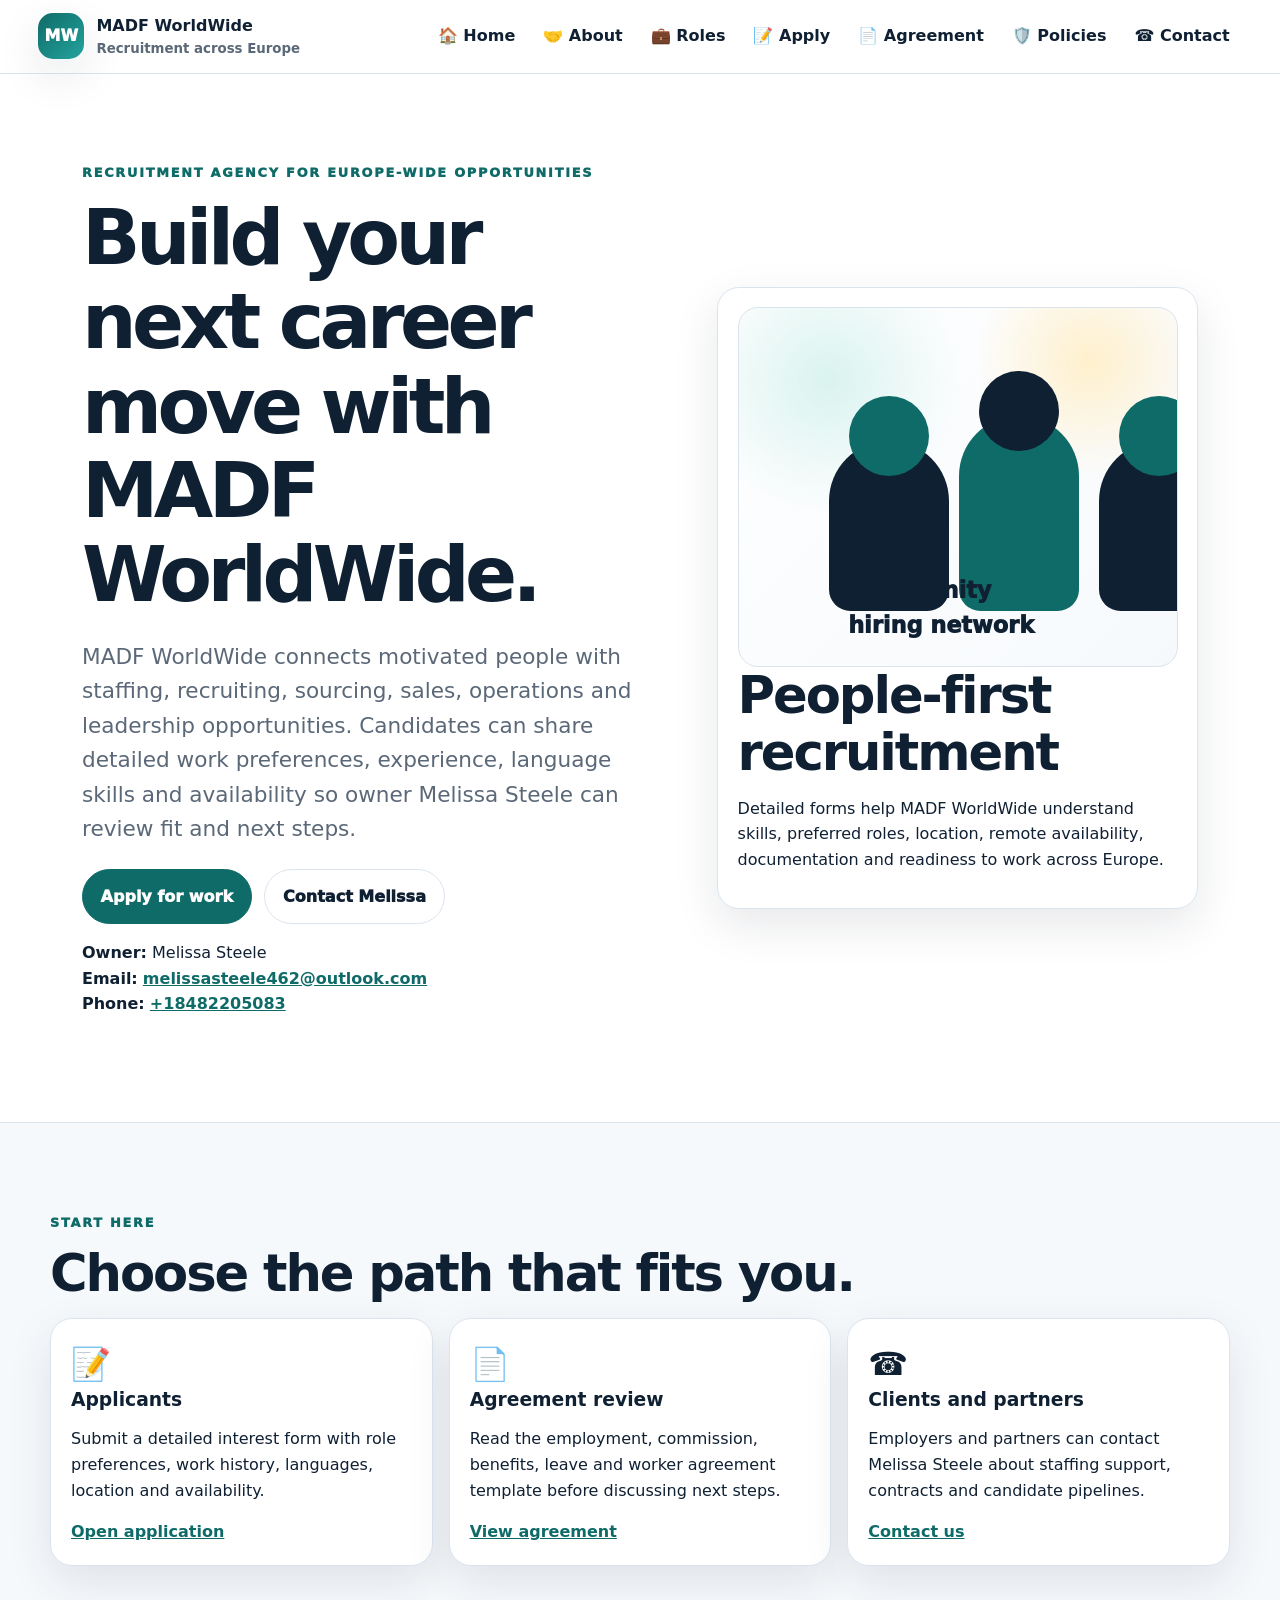
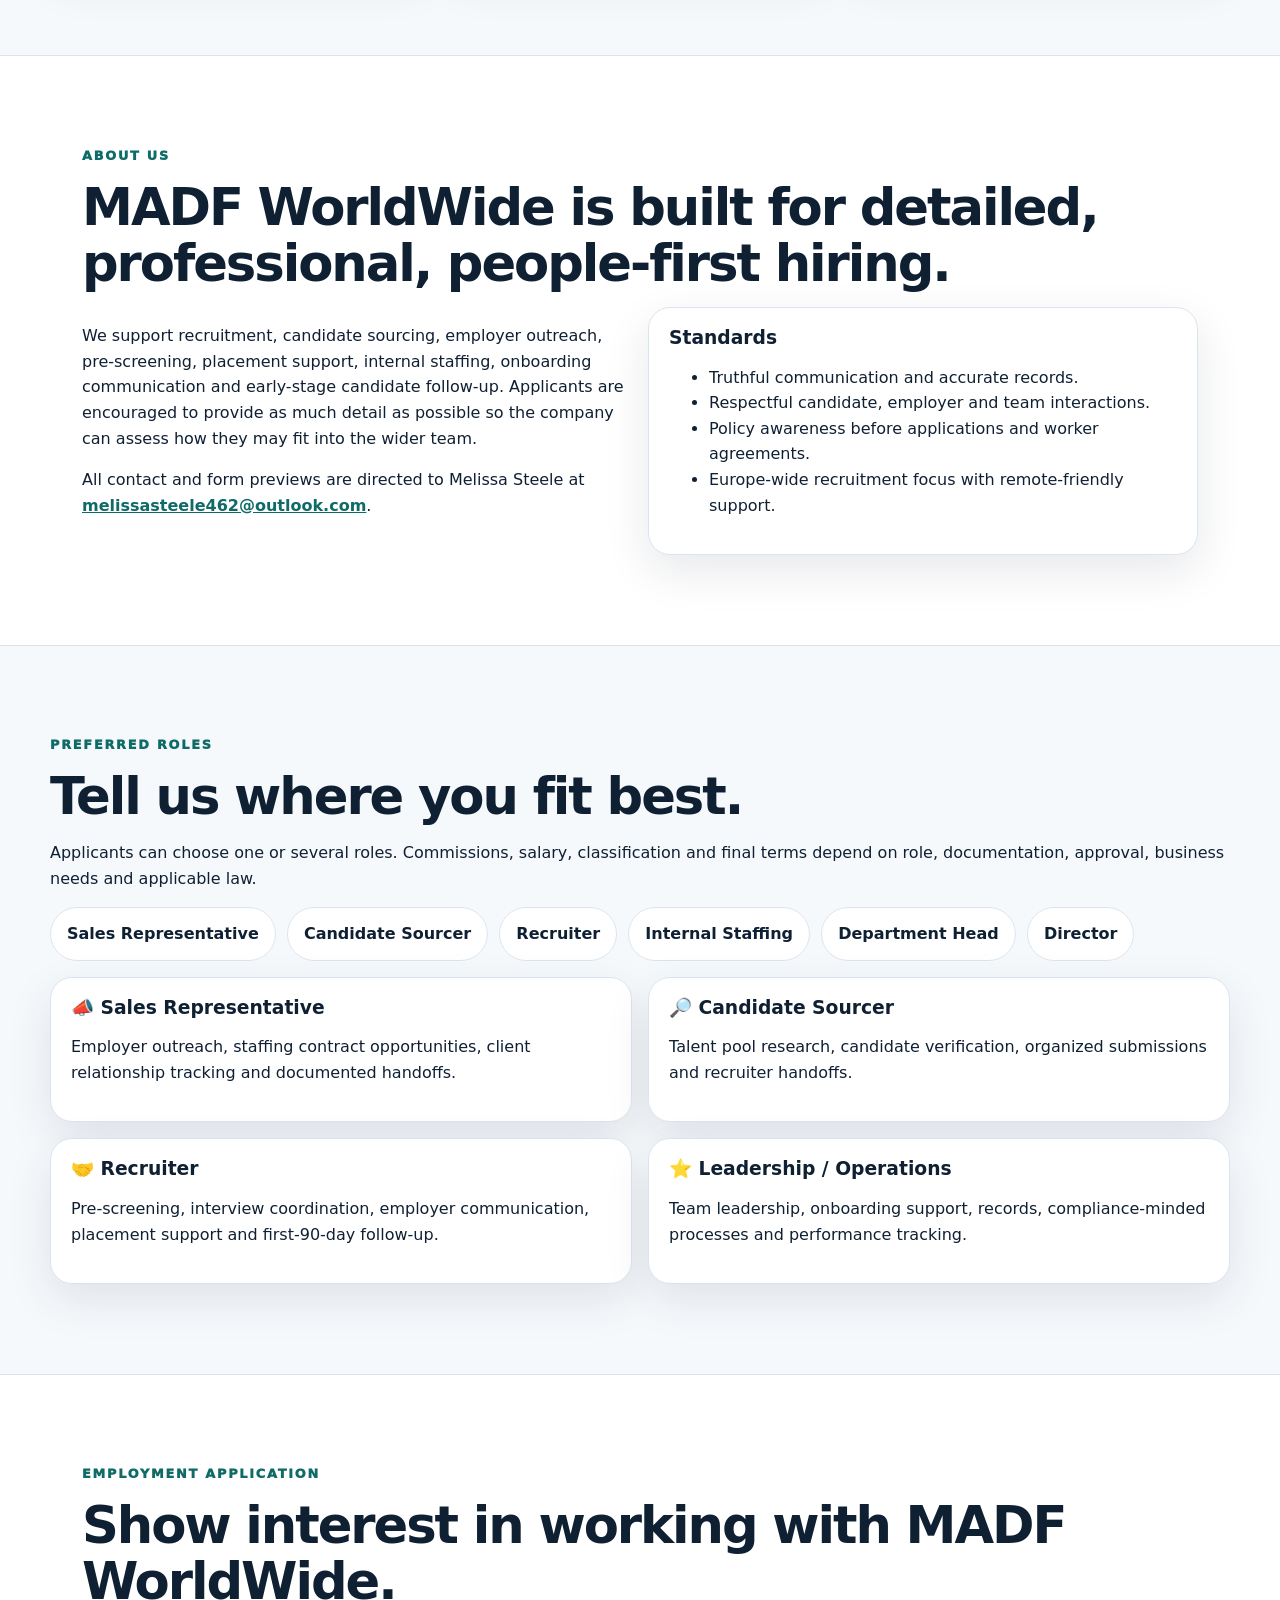
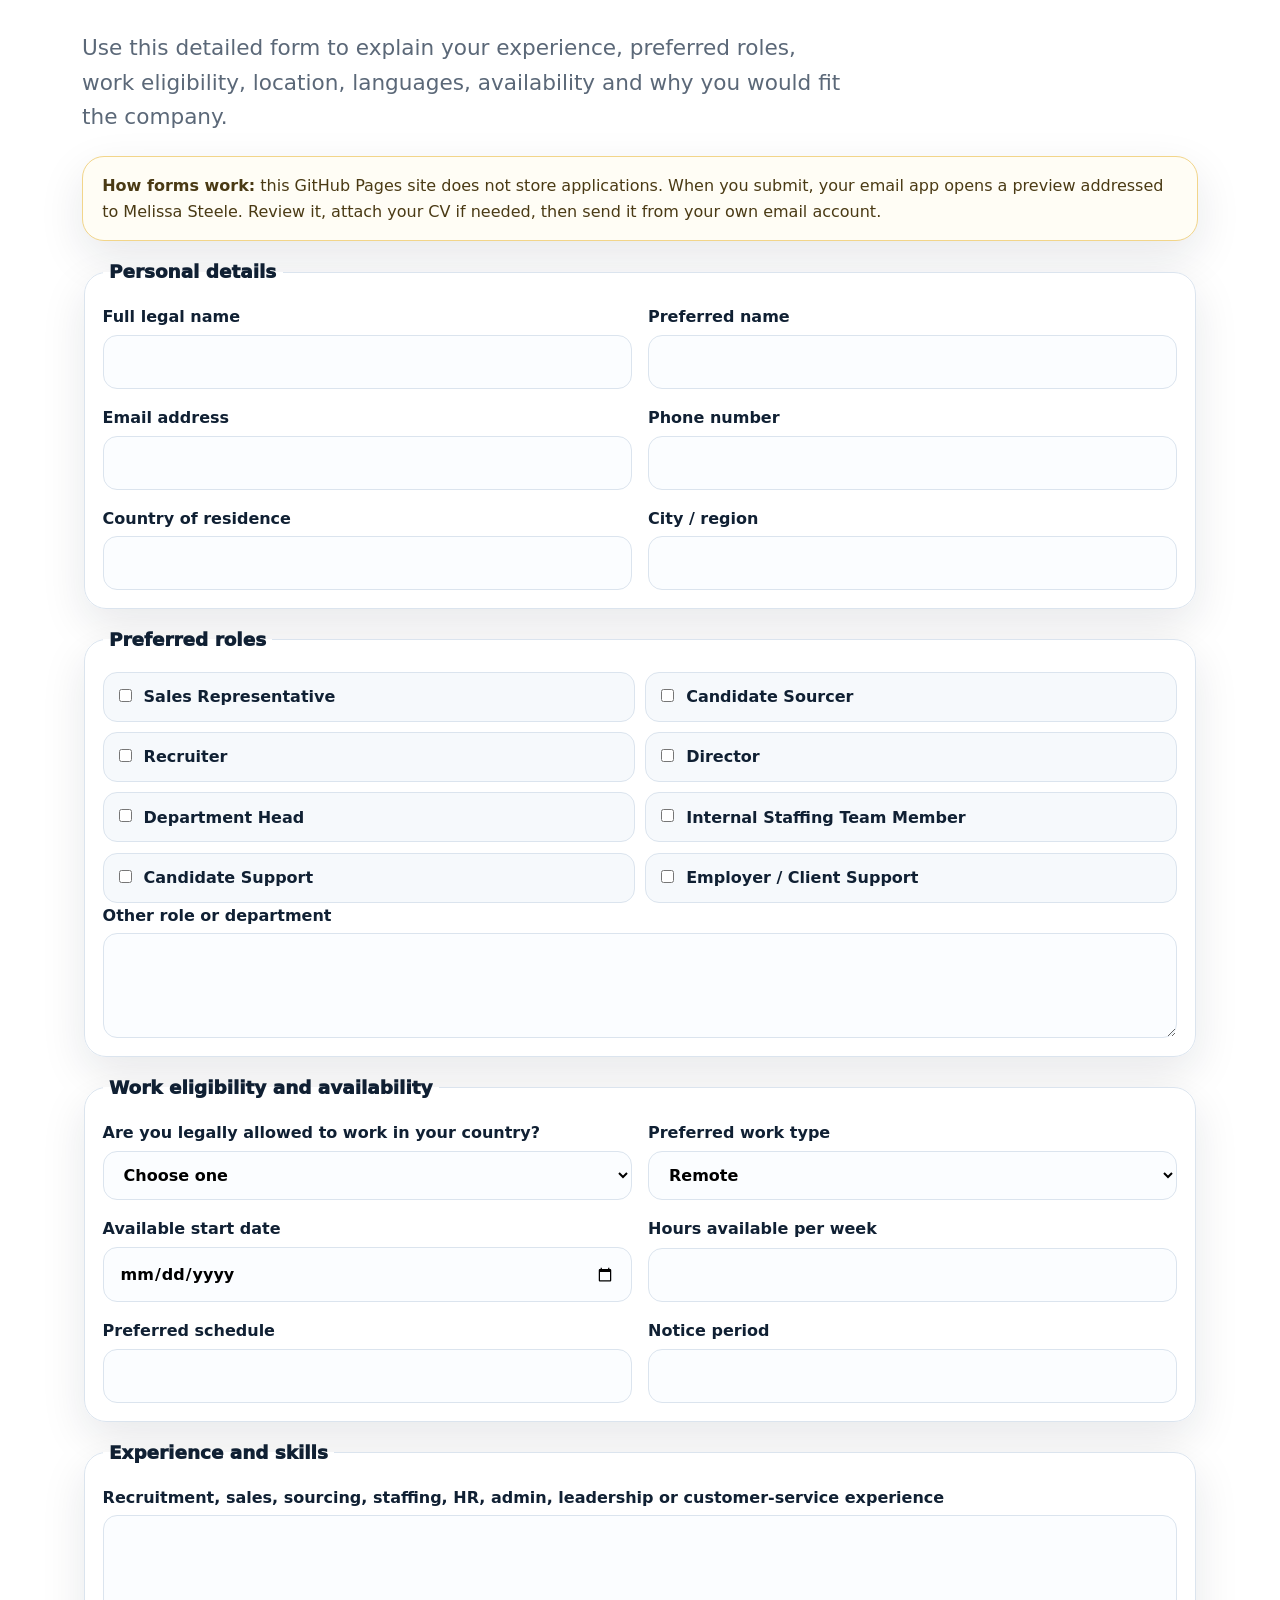
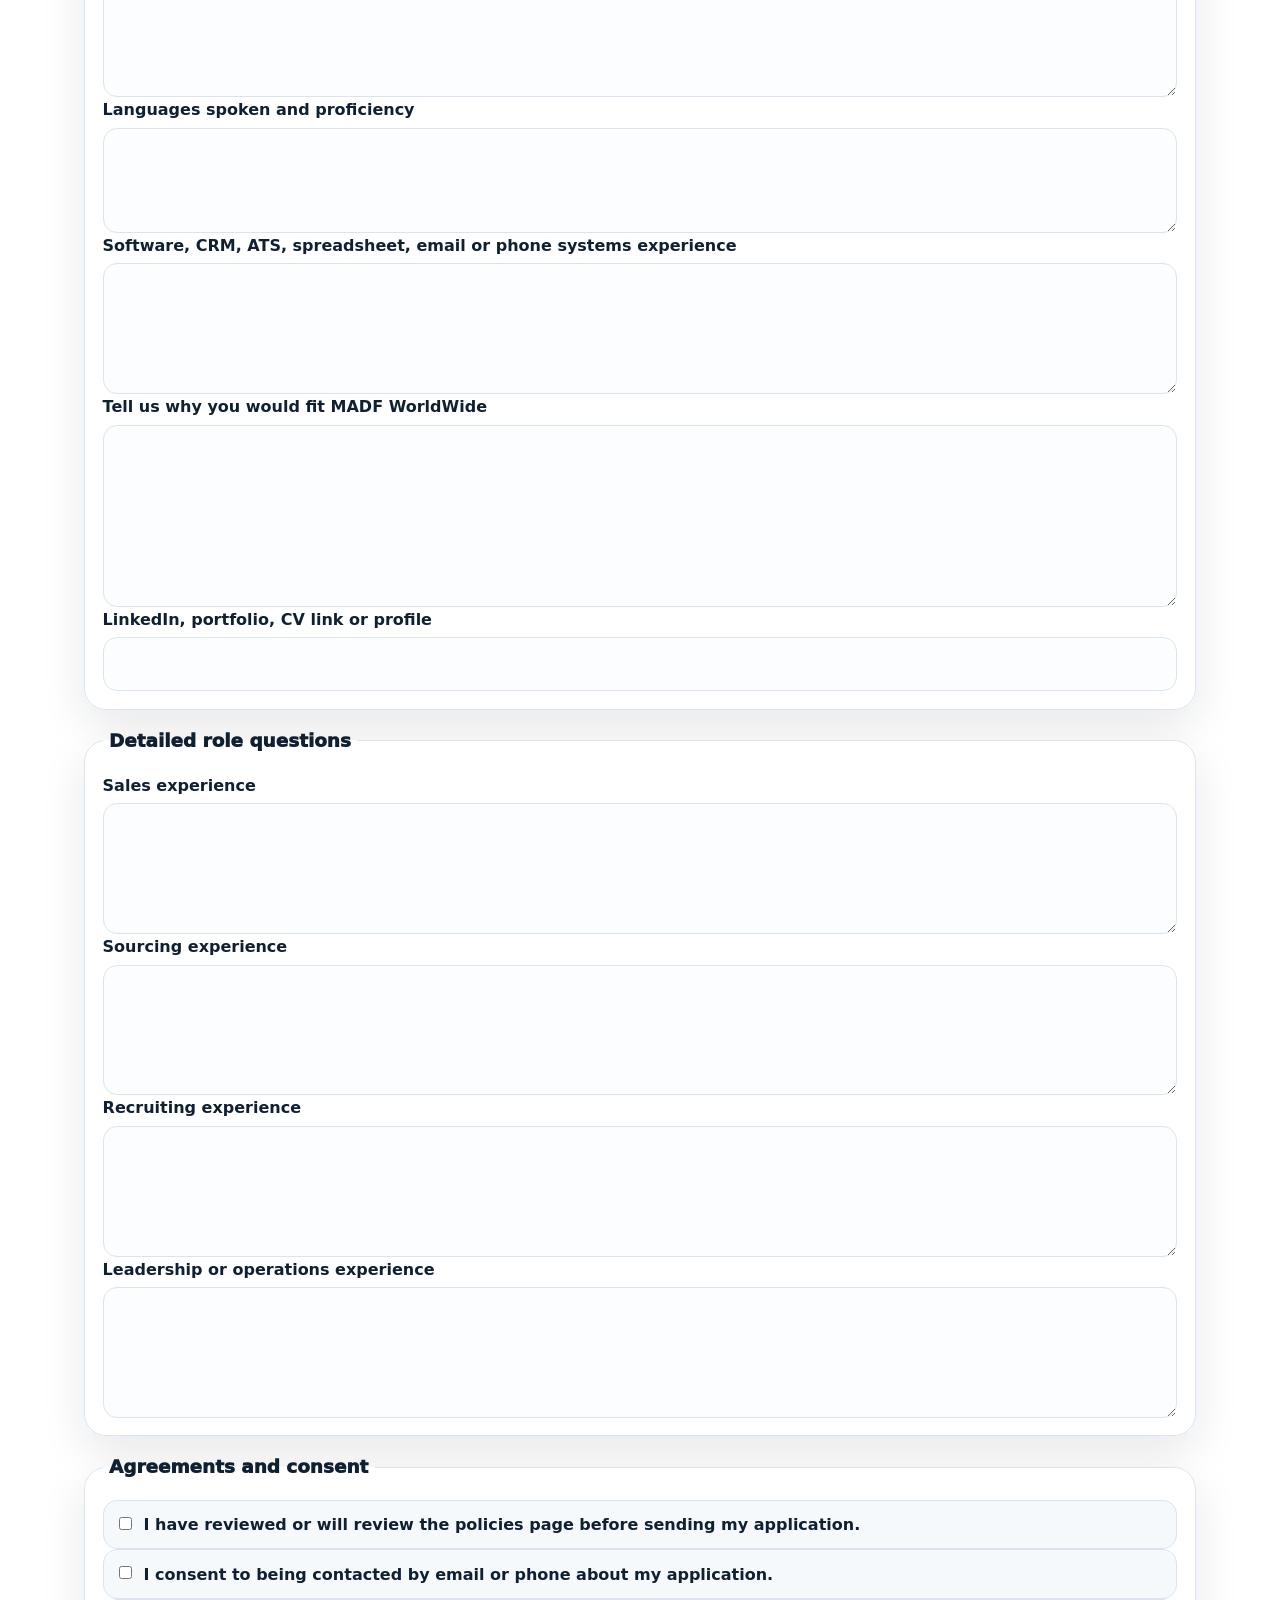
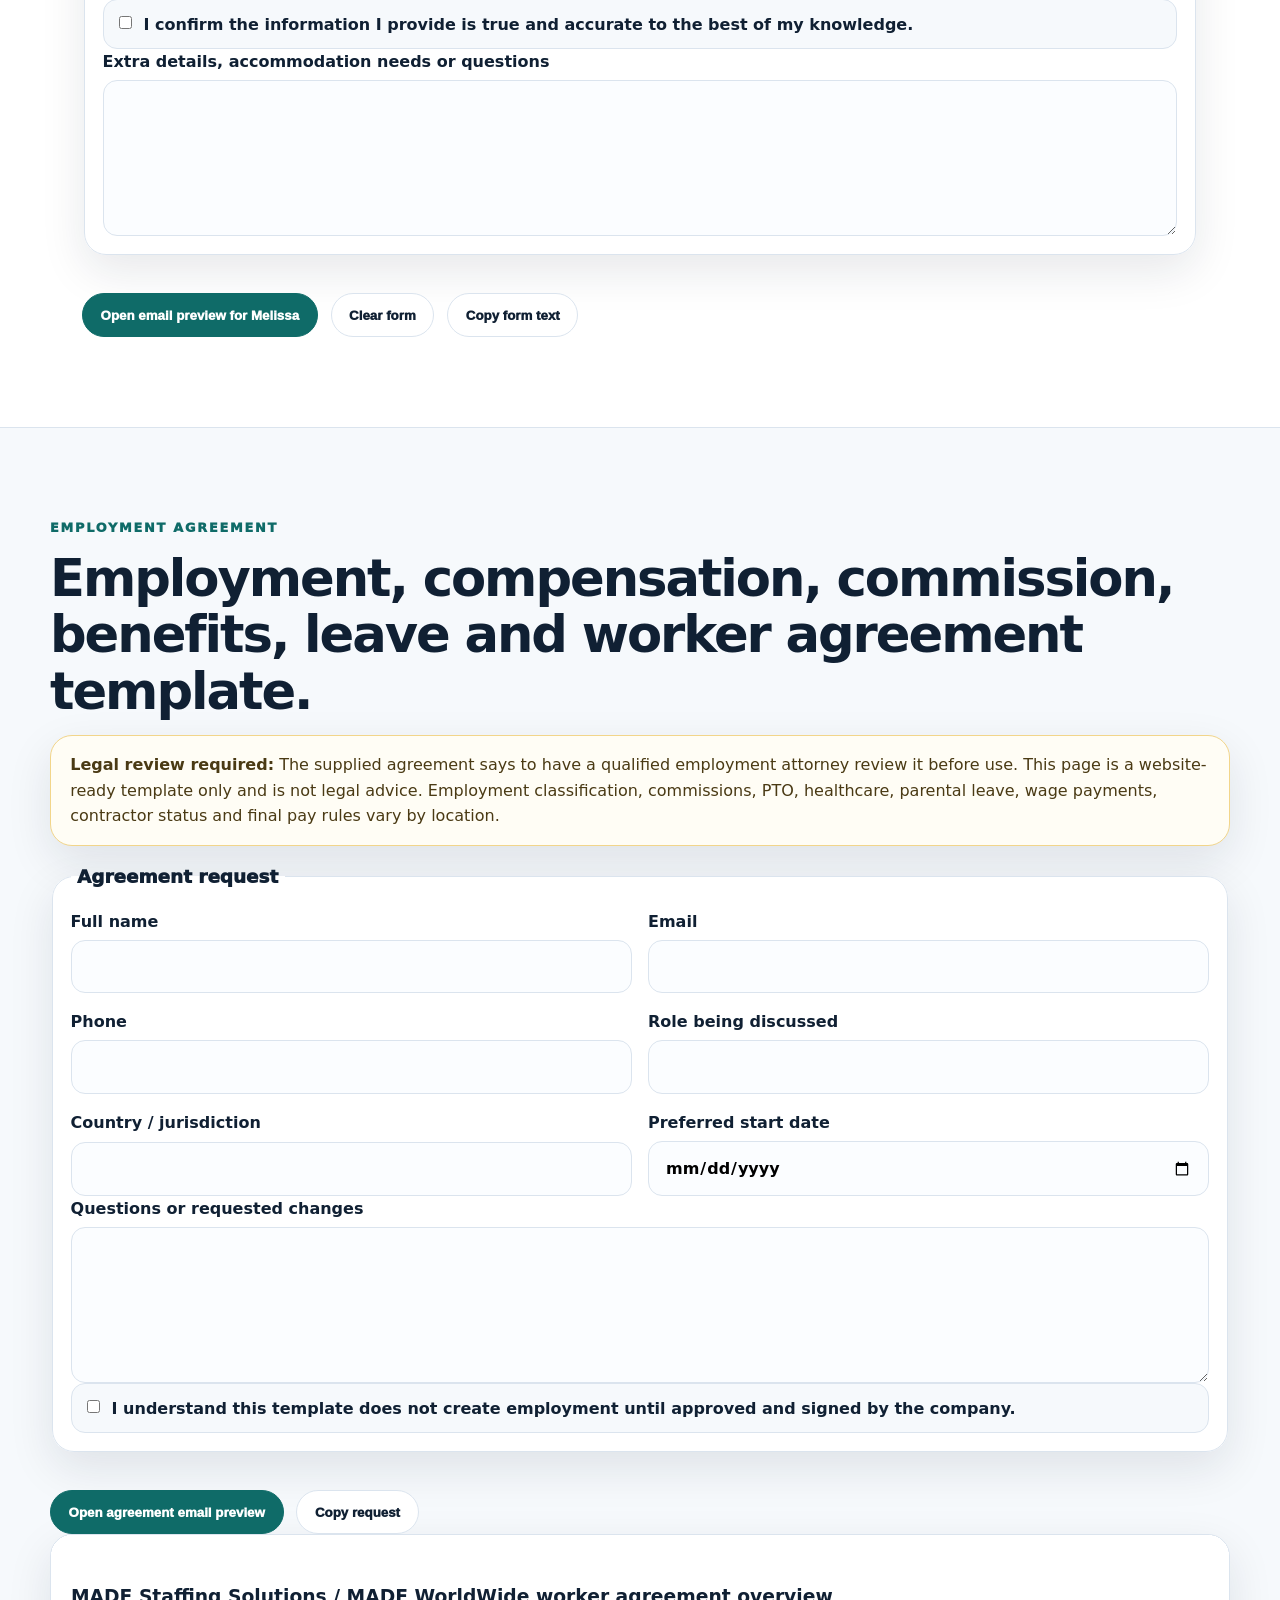
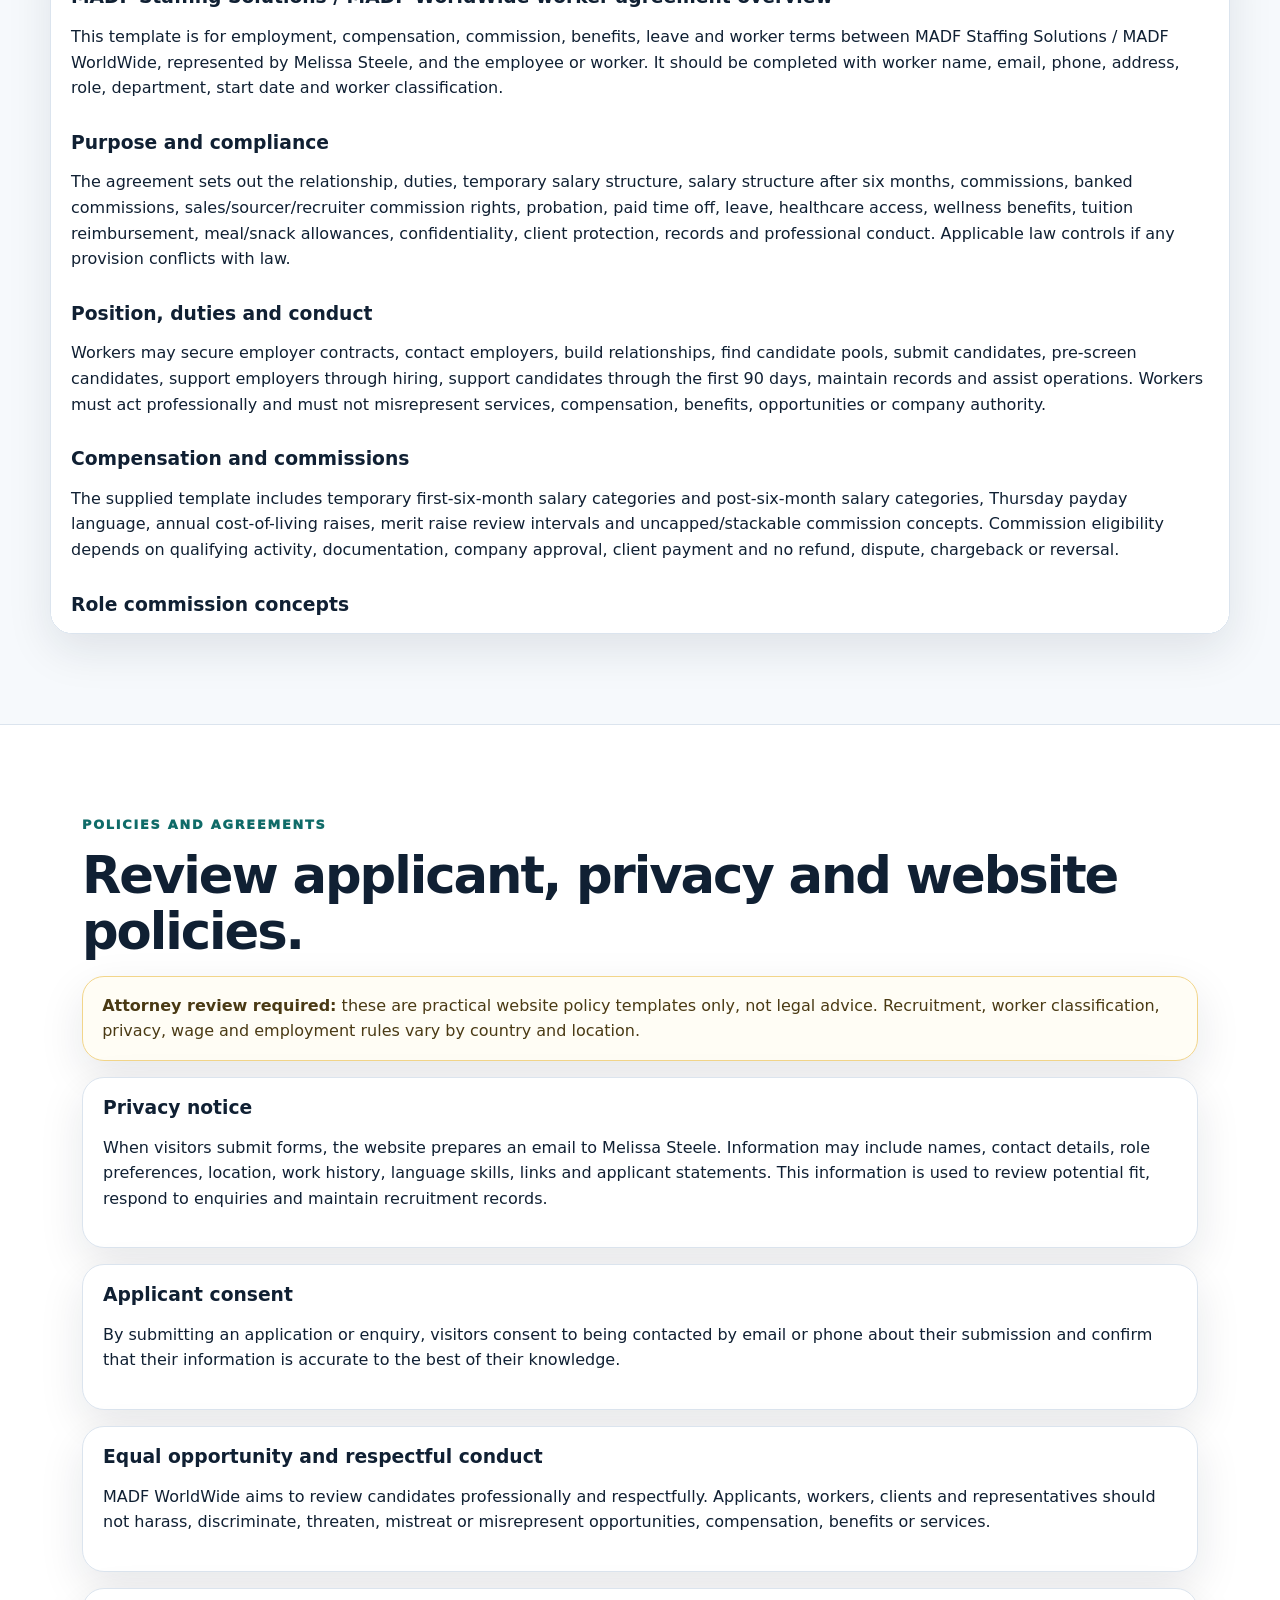
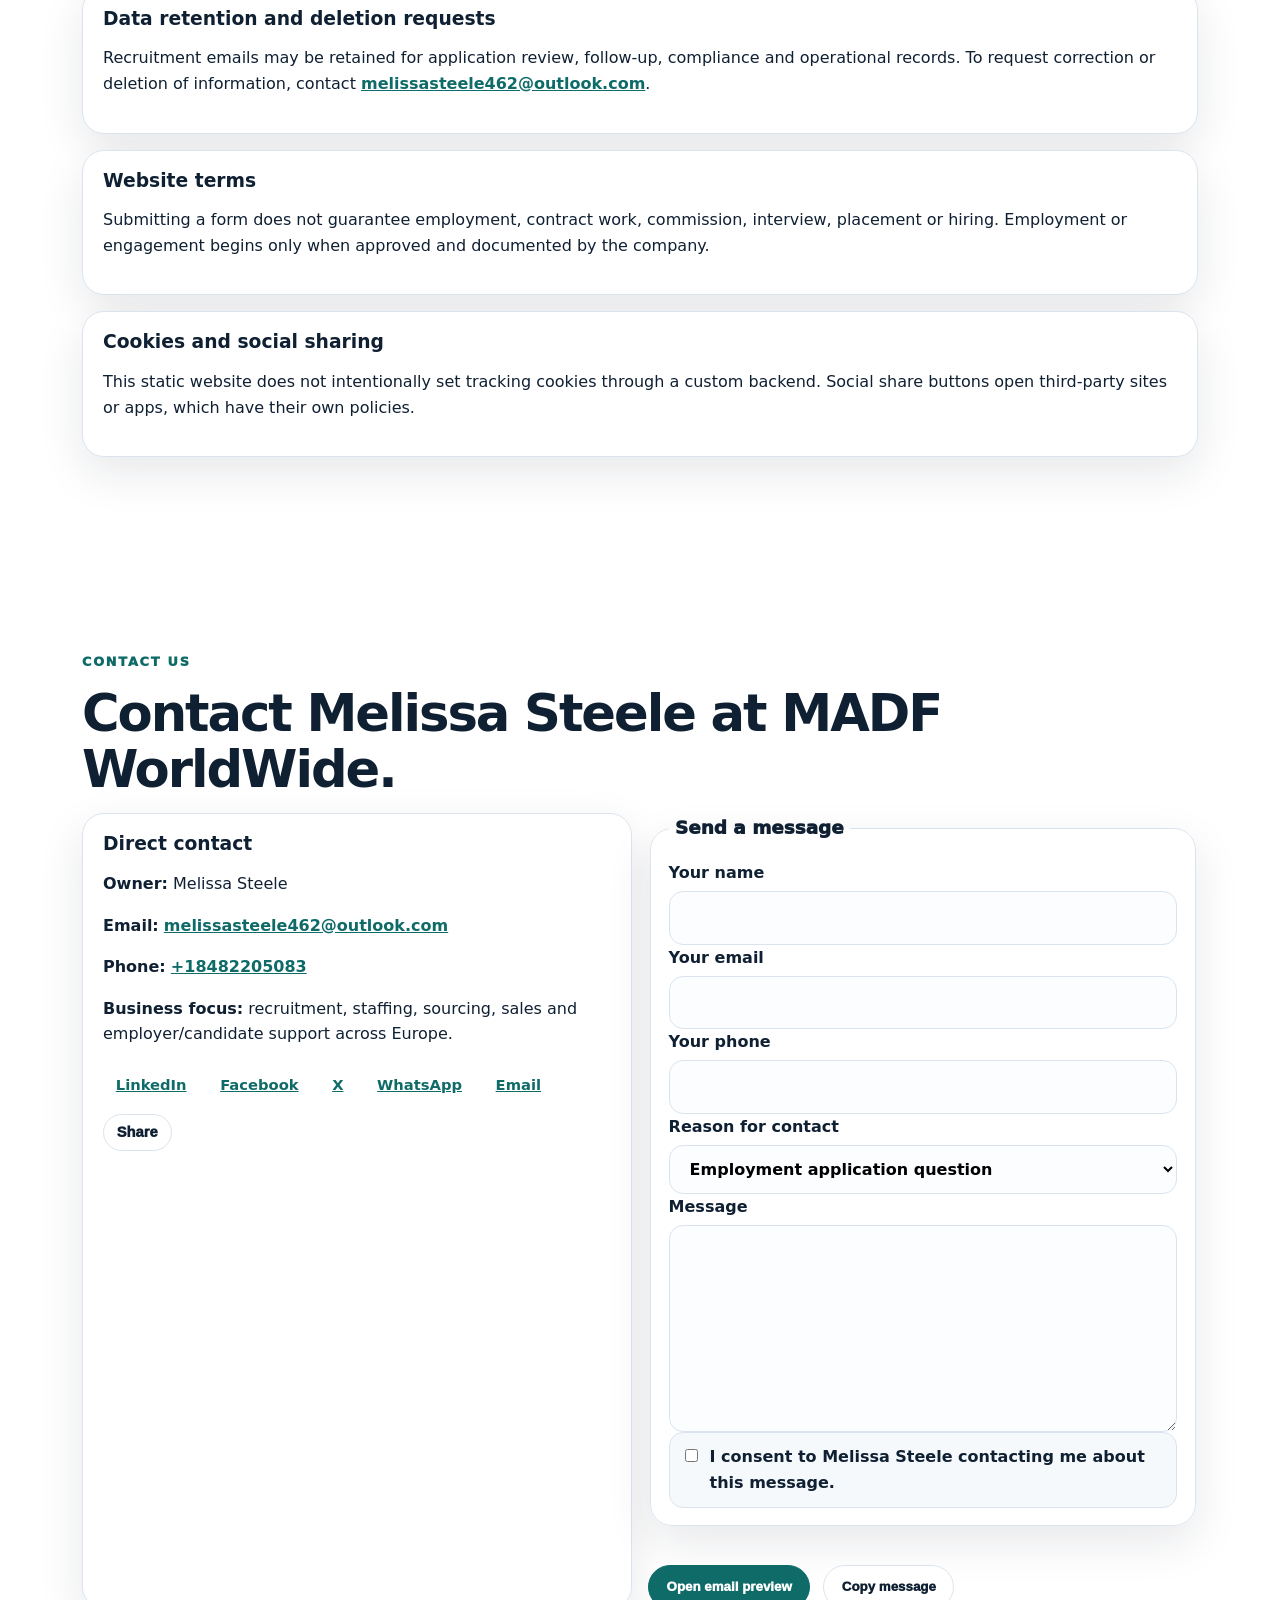
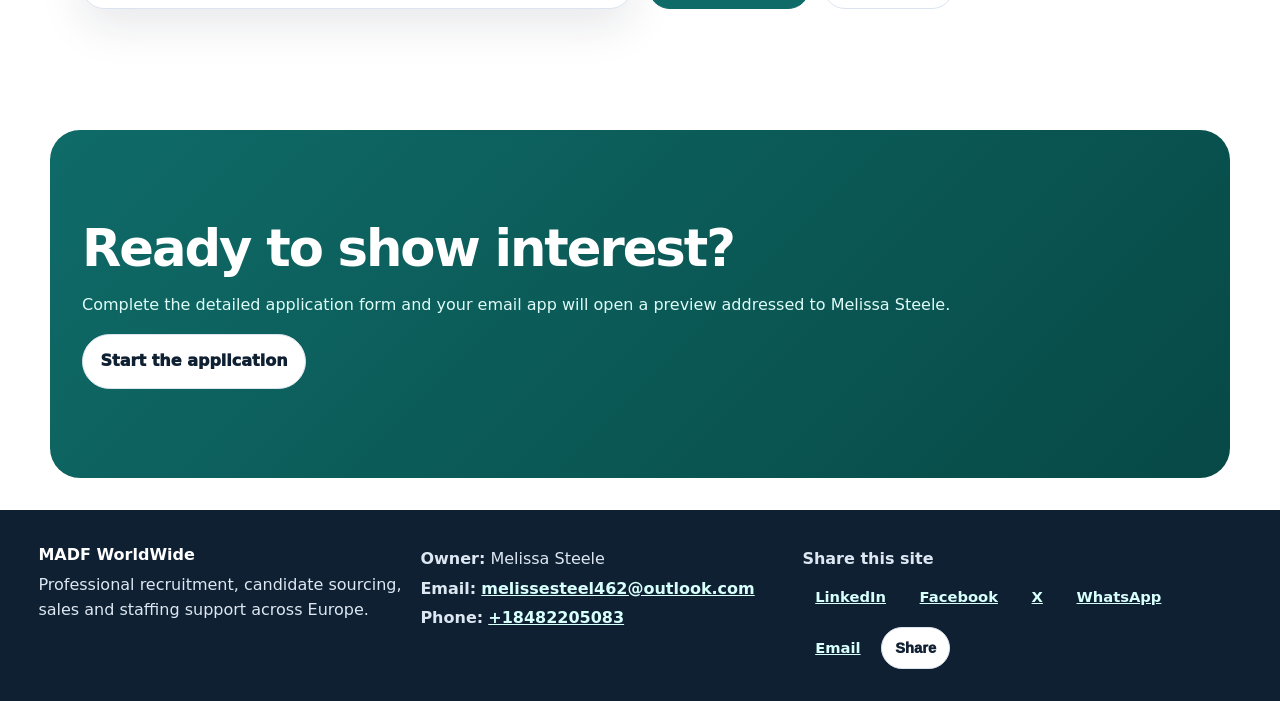
==== index.html @ 2d894745 "Add MADF WorldWide GitHub Pages website" ====
<!doctype html>
<html lang="en">
<head>
<meta charset="utf-8"><meta name="viewport" content="width=device-width,initial-scale=1">
<title>MADF WorldWide | Recruitment across Europe</title>
<meta name="description" content="MADF WorldWide recruitment agency owned by Melissa Steele. Apply for recruitment, sourcing, sales, operations and leadership roles across Europe.">
<style>
:root{--ink:#102033;--muted:#5b6878;--line:#dbe4ee;--soft:#f6f9fc;--brand:#0f6b68;--brand2:#074946;--gold:#f2b84b;--shadow:0 16px 45px rgba(16,32,51,.1);--r:22px}*{box-sizing:border-box}html{scroll-behavior:smooth}body{margin:0;font-family:Inter,system-ui,-apple-system,Segoe UI,Arial,sans-serif;color:var(--ink);background:#fff;line-height:1.6}a{color:var(--brand);font-weight:800}header{position:sticky;top:0;z-index:50;background:rgba(255,255,255,.95);backdrop-filter:blur(10px);border-bottom:1px solid var(--line);display:flex;align-items:center;justify-content:space-between;gap:1rem;padding:.8rem clamp(1rem,3vw,2.4rem)}.brand{display:flex;align-items:center;gap:.75rem;text-decoration:none;color:var(--ink)}.logo{width:46px;height:46px;border-radius:15px;background:linear-gradient(135deg,var(--brand),#24a39d);color:white;display:grid;place-items:center;font-weight:1000;box-shadow:var(--shadow)}.brand small{display:block;color:var(--muted);font-weight:700}.menu{display:flex;gap:.25rem;flex-wrap:wrap}.menu a{color:var(--ink);text-decoration:none;border-radius:999px;padding:.62rem .75rem}.menu a:hover{background:var(--soft);color:var(--brand)}.toggle{display:none;border:1px solid var(--line);background:#fff;border-radius:999px;padding:.7rem 1rem;font-weight:900}.hero,.section{max-width:1180px;margin:auto;padding:clamp(3rem,7vw,6rem) clamp(1rem,3vw,2rem)}.hero{display:grid;grid-template-columns:1.1fr .9fr;gap:3rem;align-items:center;min-height:76vh}.eyebrow{margin:0 0 .75rem;color:var(--brand);text-transform:uppercase;letter-spacing:.14em;font-size:.8rem;font-weight:1000}h1,h2,h3{line-height:1.1;margin:0 0 1rem}h1{font-size:clamp(2.6rem,6vw,5.6rem);letter-spacing:-.06em}h2{font-size:clamp(1.8rem,4vw,3.2rem);letter-spacing:-.04em}.lead{font-size:clamp(1.1rem,2vw,1.35rem);color:var(--muted);max-width:760px}.btns{display:flex;flex-wrap:wrap;gap:.8rem;margin-top:1.4rem}.btn,button{display:inline-flex;align-items:center;justify-content:center;border:1px solid var(--line);border-radius:999px;background:#fff;color:var(--ink);padding:.85rem 1.1rem;text-decoration:none;font-weight:1000;cursor:pointer}.btn.primary,button.primary{background:var(--brand);border-color:var(--brand);color:#fff}.panel,.card,.notice,fieldset{background:#fff;border:1px solid var(--line);border-radius:var(--r);box-shadow:var(--shadow)}.panel{padding:1.2rem}.visual{height:360px;border-radius:20px;background:radial-gradient(circle at 20% 20%,#d9f3ef,transparent 30%),radial-gradient(circle at 80% 15%,#fff0cc,transparent 25%),linear-gradient(135deg,#fff,#f6f9fc);position:relative;overflow:hidden;border:1px solid var(--line)}.person{position:absolute;width:120px;height:170px;border-radius:70px 70px 25px 25px;background:var(--ink);bottom:55px}.p1{left:90px}.p2{left:220px;background:var(--brand);height:195px}.p3{left:360px}.person:before{content:"";position:absolute;width:80px;height:80px;border-radius:50%;background:var(--brand);top:-45px;left:20px}.p2:before{background:var(--ink)}.visual span{position:absolute;left:50%;bottom:22px;transform:translateX(-50%);font-weight:1000;font-size:1.4rem}.soft{max-width:none;background:var(--soft);border-block:1px solid var(--line)}.soft>*{max-width:1180px;margin-left:auto;margin-right:auto}.grid{display:grid;gap:1rem}.three{grid-template-columns:repeat(3,1fr)}.two{grid-template-columns:repeat(2,1fr)}.four{grid-template-columns:repeat(4,1fr)}.card{padding:1.25rem}.card .ico{font-size:2rem}.rolechips{display:flex;flex-wrap:wrap;gap:.7rem}.rolechips a{background:#fff;border:1px solid var(--line);border-radius:999px;padding:.8rem 1rem;text-decoration:none;color:var(--ink)}.notice{padding:1rem 1.2rem;background:#fffdf5;border-color:#f2d58a;color:#4a3a14;margin:1rem 0}.cta{background:linear-gradient(135deg,var(--brand),var(--brand2));color:white;border-radius:30px;margin-top:2rem;margin-bottom:2rem}.cta p{color:#dffcf8}form{display:grid;gap:1rem}fieldset{padding:1.1rem}legend{font-size:1.15rem;font-weight:1000;padding:0 .4rem}.fg{display:grid;grid-template-columns:repeat(2,1fr);gap:1rem}label{display:grid;gap:.32rem;font-weight:800}input,select,textarea{width:100%;padding:.82rem 1rem;border:1px solid var(--line);border-radius:14px;background:#fbfdff;font:inherit}.checks{display:grid;grid-template-columns:repeat(2,1fr);gap:.65rem}.checks label,.check{display:flex;gap:.55rem;align-items:flex-start;background:var(--soft);border:1px solid var(--line);border-radius:14px;padding:.7rem}.checks input,.check input{width:auto;margin-top:.3rem}output{display:none;white-space:pre-wrap;background:var(--soft);border:1px dashed var(--brand);border-radius:18px;padding:1rem}.show{display:block}.policy article{margin-bottom:1rem}.agreement{max-height:700px;overflow:auto;padding:1.25rem}.agreement h3{margin-top:2rem}.share{display:flex;flex-wrap:wrap;gap:.5rem}.share a,.share button{font-size:.92rem;padding:.6rem .8rem}footer{display:grid;grid-template-columns:1fr 1fr 1.2fr;gap:1rem;padding:2rem clamp(1rem,3vw,2.4rem);background:var(--ink);color:white}footer a{color:#d7fffb}footer p{margin:.25rem 0;color:#dce7f2}@media(max-width:900px){.toggle{display:inline-flex}.menu{display:none;position:absolute;top:72px;left:1rem;right:1rem;background:#fff;border:1px solid var(--line);border-radius:20px;box-shadow:var(--shadow);padding:1rem;flex-direction:column}.menu.open{display:flex}.hero,.two,.three,.four,.fg,.checks,footer{grid-template-columns:1fr}.hero{min-height:auto}.visual{height:300px}.p1{left:35px}.p2{left:135px}.p3{left:240px}}@media print{header,footer,form,.notice,.cta{display:none}.agreement{max-height:none;overflow:visible;box-shadow:none;border:0}.section{padding:0}}
</style>
</head>
<body>
<header><a class="brand" href="#home"><span class="logo">MW</span><span><strong>MADF WorldWide</strong><small>Recruitment across Europe</small></span></a><button class="toggle" aria-expanded="false">☰ Menu</button><nav class="menu"><a href="#home">🏠 Home</a><a href="#about">🤝 About</a><a href="#roles">💼 Roles</a><a href="#apply">📝 Apply</a><a href="#agreement">📄 Agreement</a><a href="#policies">🛡️ Policies</a><a href="#contact">☎ Contact</a></nav></header>
<main>
<section id="home" class="hero"><div><p class="eyebrow">Recruitment agency for Europe-wide opportunities</p><h1>Build your next career move with MADF WorldWide.</h1><p class="lead">MADF WorldWide connects motivated people with staffing, recruiting, sourcing, sales, operations and leadership opportunities. Candidates can share detailed work preferences, experience, language skills and availability so owner Melissa Steele can review fit and next steps.</p><div class="btns"><a class="btn primary" href="#apply">Apply for work</a><a class="btn" href="#contact">Contact Melissa</a></div><p><strong>Owner:</strong> Melissa Steele<br><strong>Email:</strong> <a href="mailto:melissasteele462@outlook.com">melissasteele462@outlook.com</a><br><strong>Phone:</strong> <a href="tel:+18482205083">+18482205083</a></p></div><div class="panel"><div class="visual"><i class="person p1"></i><i class="person p2"></i><i class="person p3"></i><span>Community hiring network</span></div><h2>People-first recruitment</h2><p>Detailed forms help MADF WorldWide understand skills, preferred roles, location, remote availability, documentation and readiness to work across Europe.</p></div></section>
<section class="section soft"><div><p class="eyebrow">Start here</p><h2>Choose the path that fits you.</h2><div class="grid three"><article class="card"><div class="ico">📝</div><h3>Applicants</h3><p>Submit a detailed interest form with role preferences, work history, languages, location and availability.</p><a href="#apply">Open application</a></article><article class="card"><div class="ico">📄</div><h3>Agreement review</h3><p>Read the employment, commission, benefits, leave and worker agreement template before discussing next steps.</p><a href="#agreement">View agreement</a></article><article class="card"><div class="ico">☎</div><h3>Clients and partners</h3><p>Employers and partners can contact Melissa Steele about staffing support, contracts and candidate pipelines.</p><a href="#contact">Contact us</a></article></div></div></section>
<section id="about" class="section"><p class="eyebrow">About us</p><h2>MADF WorldWide is built for detailed, professional, people-first hiring.</h2><div class="grid two"><div><p>We support recruitment, candidate sourcing, employer outreach, pre-screening, placement support, internal staffing, onboarding communication and early-stage candidate follow-up. Applicants are encouraged to provide as much detail as possible so the company can assess how they may fit into the wider team.</p><p>All contact and form previews are directed to Melissa Steele at <a href="mailto:melissasteele462@outlook.com">melissasteele462@outlook.com</a>.</p></div><div class="card"><h3>Standards</h3><ul><li>Truthful communication and accurate records.</li><li>Respectful candidate, employer and team interactions.</li><li>Policy awareness before applications and worker agreements.</li><li>Europe-wide recruitment focus with remote-friendly support.</li></ul></div></div></section>
<section id="roles" class="section soft"><div><p class="eyebrow">Preferred roles</p><h2>Tell us where you fit best.</h2><p>Applicants can choose one or several roles. Commissions, salary, classification and final terms depend on role, documentation, approval, business needs and applicable law.</p><div class="rolechips"><a href="#apply">Sales Representative</a><a href="#apply">Candidate Sourcer</a><a href="#apply">Recruiter</a><a href="#apply">Internal Staffing</a><a href="#apply">Department Head</a><a href="#apply">Director</a></div><div class="grid two" style="margin-top:1rem"><article class="card"><h3>📣 Sales Representative</h3><p>Employer outreach, staffing contract opportunities, client relationship tracking and documented handoffs.</p></article><article class="card"><h3>🔎 Candidate Sourcer</h3><p>Talent pool research, candidate verification, organized submissions and recruiter handoffs.</p></article><article class="card"><h3>🤝 Recruiter</h3><p>Pre-screening, interview coordination, employer communication, placement support and first-90-day follow-up.</p></article><article class="card"><h3>⭐ Leadership / Operations</h3><p>Team leadership, onboarding support, records, compliance-minded processes and performance tracking.</p></article></div></div></section>
<section id="apply" class="section"><p class="eyebrow">Employment application</p><h2>Show interest in working with MADF WorldWide.</h2><p class="lead">Use this detailed form to explain your experience, preferred roles, work eligibility, location, languages, availability and why you would fit the company.</p><div class="notice"><strong>How forms work:</strong> this GitHub Pages site does not store applications. When you submit, your email app opens a preview addressed to Melissa Steele. Review it, attach your CV if needed, then send it from your own email account.</div><form class="smart" data-name="Employment Application" data-subject="MADF WorldWide Employment Application"><fieldset><legend>Personal details</legend><div class="fg"><label>Full legal name<input name="Full legal name" required></label><label>Preferred name<input name="Preferred name"></label><label>Email address<input name="Email" type="email" required></label><label>Phone number<input name="Phone" type="tel"></label><label>Country of residence<input name="Country of residence" required></label><label>City / region<input name="City or region"></label></div></fieldset><fieldset><legend>Preferred roles</legend><div class="checks"><label><input type="checkbox" name="Preferred roles" value="Sales Representative"> Sales Representative</label><label><input type="checkbox" name="Preferred roles" value="Candidate Sourcer"> Candidate Sourcer</label><label><input type="checkbox" name="Preferred roles" value="Recruiter"> Recruiter</label><label><input type="checkbox" name="Preferred roles" value="Director"> Director</label><label><input type="checkbox" name="Preferred roles" value="Department Head"> Department Head</label><label><input type="checkbox" name="Preferred roles" value="Internal Staffing Team Member"> Internal Staffing Team Member</label><label><input type="checkbox" name="Preferred roles" value="Candidate Support"> Candidate Support</label><label><input type="checkbox" name="Preferred roles" value="Employer / Client Support"> Employer / Client Support</label></div><label>Other role or department<textarea name="Other role or department" rows="3"></textarea></label></fieldset><fieldset><legend>Work eligibility and availability</legend><div class="fg"><label>Are you legally allowed to work in your country?<select name="Work authorization" required><option value="">Choose one</option><option>Yes</option><option>No</option><option>Unsure / need discussion</option></select></label><label>Preferred work type<select name="Preferred work type"><option>Remote</option><option>Hybrid</option><option>On-site</option><option>Flexible</option></select></label><label>Available start date<input name="Available start date" type="date"></label><label>Hours available per week<input name="Hours available per week" type="number" min="1" max="80"></label><label>Preferred schedule<input name="Preferred schedule"></label><label>Notice period<input name="Notice period"></label></div></fieldset><fieldset><legend>Experience and skills</legend><label>Recruitment, sales, sourcing, staffing, HR, admin, leadership or customer-service experience<textarea name="Relevant experience" rows="6" required></textarea></label><label>Languages spoken and proficiency<textarea name="Languages" rows="3"></textarea></label><label>Software, CRM, ATS, spreadsheet, email or phone systems experience<textarea name="Software and systems" rows="4"></textarea></label><label>Tell us why you would fit MADF WorldWide<textarea name="Why I fit MADF WorldWide" rows="6" required></textarea></label><label>LinkedIn, portfolio, CV link or profile<input name="Professional links"></label></fieldset><fieldset><legend>Detailed role questions</legend><label>Sales experience<textarea name="Sales experience" rows="4"></textarea></label><label>Sourcing experience<textarea name="Sourcing experience" rows="4"></textarea></label><label>Recruiting experience<textarea name="Recruiting experience" rows="4"></textarea></label><label>Leadership or operations experience<textarea name="Leadership experience" rows="4"></textarea></label></fieldset><fieldset><legend>Agreements and consent</legend><label class="check"><input type="checkbox" name="Policy agreement" value="Applicant reviewed policy page" required> I have reviewed or will review the policies page before sending my application.</label><label class="check"><input type="checkbox" name="Email consent" value="Applicant consents to email/phone contact" required> I consent to being contacted by email or phone about my application.</label><label class="check"><input type="checkbox" name="Truthfulness confirmation" value="Applicant confirms information is accurate" required> I confirm the information I provide is true and accurate to the best of my knowledge.</label><label>Extra details, accommodation needs or questions<textarea name="Extra details or questions" rows="5"></textarea></label></fieldset><div class="btns"><button class="primary" type="submit">Open email preview for Melissa</button><button type="reset">Clear form</button><button type="button" data-copy>Copy form text</button></div><output aria-live="polite"></output></form></section>
<section id="agreement" class="section soft"><div><p class="eyebrow">Employment agreement</p><h2>Employment, compensation, commission, benefits, leave and worker agreement template.</h2><div class="notice"><strong>Legal review required:</strong> The supplied agreement says to have a qualified employment attorney review it before use. This page is a website-ready template only and is not legal advice. Employment classification, commissions, PTO, healthcare, parental leave, wage payments, contractor status and final pay rules vary by location.</div><form class="smart" data-name="Agreement Review Request" data-subject="MADF WorldWide Agreement Review Request"><fieldset><legend>Agreement request</legend><div class="fg"><label>Full name<input name="Full name" required></label><label>Email<input name="Email" type="email" required></label><label>Phone<input name="Phone" type="tel"></label><label>Role being discussed<input name="Role being discussed"></label><label>Country / jurisdiction<input name="Country or jurisdiction"></label><label>Preferred start date<input name="Preferred start date" type="date"></label></div><label>Questions or requested changes<textarea name="Agreement questions or requested changes" rows="5"></textarea></label><label class="check"><input type="checkbox" name="Agreement acknowledgement" value="Reviewed template and understands attorney review is required" required> I understand this template does not create employment until approved and signed by the company.</label></fieldset><div class="btns"><button class="primary" type="submit">Open agreement email preview</button><button type="button" data-copy>Copy request</button></div><output></output></form><article class="agreement card"><h3>MADF Staffing Solutions / MADF WorldWide worker agreement overview</h3><p>This template is for employment, compensation, commission, benefits, leave and worker terms between MADF Staffing Solutions / MADF WorldWide, represented by Melissa Steele, and the employee or worker. It should be completed with worker name, email, phone, address, role, department, start date and worker classification.</p><h3>Purpose and compliance</h3><p>The agreement sets out the relationship, duties, temporary salary structure, salary structure after six months, commissions, banked commissions, sales/sourcer/recruiter commission rights, probation, paid time off, leave, healthcare access, wellness benefits, tuition reimbursement, meal/snack allowances, confidentiality, client protection, records and professional conduct. Applicable law controls if any provision conflicts with law.</p><h3>Position, duties and conduct</h3><p>Workers may secure employer contracts, contact employers, build relationships, find candidate pools, submit candidates, pre-screen candidates, support employers through hiring, support candidates through the first 90 days, maintain records and assist operations. Workers must act professionally and must not misrepresent services, compensation, benefits, opportunities or company authority.</p><h3>Compensation and commissions</h3><p>The supplied template includes temporary first-six-month salary categories and post-six-month salary categories, Thursday payday language, annual cost-of-living raises, merit raise review intervals and uncapped/stackable commission concepts. Commission eligibility depends on qualifying activity, documentation, company approval, client payment and no refund, dispute, chargeback or reversal.</p><h3>Role commission concepts</h3><p>The template describes sales commission for employer staffing contracts, sourcer commission for candidate pools and recruiter commission for pre-screening, placement and first-90-day support. All commission records should include employer name, client contact, candidate details, source, submission date, recruiter, position filled, salary, contract date, proof of screening and support records.</p><h3>Probation, PTO, leave and benefits</h3><p>The template includes a 90-day probationary period, PTO access after company operating milestones, vacation and sick-day concepts, carryover limits, bereavement leave, parental leave, healthcare and benefit access, therapy reimbursement, gym membership or reimbursement, nutritionist benefit, tuition reimbursement and meal/snack allowances. These items must be checked against applicable law and formal plan documents.</p><h3>Confidentiality, ownership and records</h3><p>Company, client, employer, candidate, commission, compensation, staffing contract, pricing, business strategy, lead list, form, software and private communication information is confidential. Client, employer and candidate information obtained through MADF belongs to the company. False or incomplete records may result in denial of payment, discipline, termination or other lawful remedies.</p><h3>Separation, modification and signature</h3><p>The template includes separation language for vacation payout and earned commission handling, policy modification language, governing law blanks, severability and signature blocks for the company representative, employee/worker and optional witness.</p><p><strong>Company representative:</strong> Melissa Steele, <a href="mailto:melissasteele462@outlook.com">melissasteele462@outlook.com</a>.</p></article></div></section>
<section id="policies" class="section policy"><p class="eyebrow">Policies and agreements</p><h2>Review applicant, privacy and website policies.</h2><div class="notice"><strong>Attorney review required:</strong> these are practical website policy templates only, not legal advice. Recruitment, worker classification, privacy, wage and employment rules vary by country and location.</div><article class="card"><h3>Privacy notice</h3><p>When visitors submit forms, the website prepares an email to Melissa Steele. Information may include names, contact details, role preferences, location, work history, language skills, links and applicant statements. This information is used to review potential fit, respond to enquiries and maintain recruitment records.</p></article><article class="card"><h3>Applicant consent</h3><p>By submitting an application or enquiry, visitors consent to being contacted by email or phone about their submission and confirm that their information is accurate to the best of their knowledge.</p></article><article class="card"><h3>Equal opportunity and respectful conduct</h3><p>MADF WorldWide aims to review candidates professionally and respectfully. Applicants, workers, clients and representatives should not harass, discriminate, threaten, mistreat or misrepresent opportunities, compensation, benefits or services.</p></article><article class="card"><h3>Data retention and deletion requests</h3><p>Recruitment emails may be retained for application review, follow-up, compliance and operational records. To request correction or deletion of information, contact <a href="mailto:melissasteele462@outlook.com">melissasteele462@outlook.com</a>.</p></article><article class="card"><h3>Website terms</h3><p>Submitting a form does not guarantee employment, contract work, commission, interview, placement or hiring. Employment or engagement begins only when approved and documented by the company.</p></article><article class="card"><h3>Cookies and social sharing</h3><p>This static website does not intentionally set tracking cookies through a custom backend. Social share buttons open third-party sites or apps, which have their own policies.</p></article></section>
<section id="contact" class="section"><p class="eyebrow">Contact us</p><h2>Contact Melissa Steele at MADF WorldWide.</h2><div class="grid two"><div class="card"><h3>Direct contact</h3><p><strong>Owner:</strong> Melissa Steele</p><p><strong>Email:</strong> <a href="mailto:melissasteele462@outlook.com">melissasteele462@outlook.com</a></p><p><strong>Phone:</strong> <a href="tel:+18482205083">+18482205083</a></p><p><strong>Business focus:</strong> recruitment, staffing, sourcing, sales and employer/candidate support across Europe.</p><div class="share"><a data-share="linkedin" href="#">LinkedIn</a><a data-share="facebook" href="#">Facebook</a><a data-share="x" href="#">X</a><a data-share="whatsapp" href="#">WhatsApp</a><a data-share="email" href="#">Email</a><button type="button" data-native>Share</button></div></div><form class="smart" data-name="Contact Enquiry" data-subject="MADF WorldWide Contact Enquiry"><fieldset><legend>Send a message</legend><label>Your name<input name="Name" required></label><label>Your email<input name="Email" type="email" required></label><label>Your phone<input name="Phone" type="tel"></label><label>Reason for contact<select name="Reason"><option>Employment application question</option><option>Employer staffing enquiry</option><option>Partnership enquiry</option><option>Policy or agreement question</option><option>Other</option></select></label><label>Message<textarea name="Message" rows="7" required></textarea></label><label class="check"><input type="checkbox" name="Contact consent" value="Consent given" required> I consent to Melissa Steele contacting me about this message.</label></fieldset><div class="btns"><button class="primary" type="submit">Open email preview</button><button type="button" data-copy>Copy message</button></div><output></output></form></div></section>
<section class="section cta"><h2>Ready to show interest?</h2><p>Complete the detailed application form and your email app will open a preview addressed to Melissa Steele.</p><a class="btn" href="#apply">Start the application</a></section>
</main><footer><div><strong>MADF WorldWide</strong><p>Professional recruitment, candidate sourcing, sales and staffing support across Europe.</p></div><div><p><strong>Owner:</strong> Melissa Steele</p><p><strong>Email:</strong> <a href="mailto:melissasteele462@outlook.com">melissesteel462@outlook.com</a></p><p><strong>Phone:</strong> <a href="tel:+18482205083">+18482205083</a></p></div><div><p><strong>Share this site</strong></p><div class="share"><a data-share="linkedin" href="#">LinkedIn</a><a data-share="facebook" href="#">Facebook</a><a data-share="x" href="#">X</a><a data-share="whatsapp" href="#">WhatsApp</a><a data-share="email" href="#">Email</a><button type="button" data-native>Share</button></div></div></footer>
<script>
const EMAIL='melissasteele462@outlook.com';const enc=s=>encodeURIComponent(s||'');const menu=document.querySelector('.menu'),tog=document.querySelector('.toggle');tog?.addEventListener('click',()=>{let o=menu.classList.toggle('open');tog.setAttribute('aria-expanded',o)});function collect(f){let d=new FormData(f),g={},lines=[];for(const[k,v]of d.entries()){let c=String(v).trim();if(!c)continue;(g[k]||(g[k]=[])).push(c)}lines.push(f.dataset.name||'MADF WorldWide Form');lines.push('Submitted from: '+location.href);lines.push('Date: '+new Date().toLocaleString());lines.push('----------------------------------------');Object.entries(g).forEach(([k,v])=>lines.push(k+': '+v.join(', ')));return lines.join('\n')}async function copy(t){try{await navigator.clipboard.writeText(t);alert('Copied to clipboard.')}catch(e){alert('Copy not available. Select the preview text and copy it manually.')}}document.querySelectorAll('form.smart').forEach(f=>{f.addEventListener('submit',e=>{e.preventDefault();let b=collect(f),o=f.querySelector('output');if(o){o.textContent=b+'\n\nSend to: '+EMAIL;o.classList.add('show')}let url='mailto:'+EMAIL+'?subject='+enc(f.dataset.subject||'MADF WorldWide Website Form')+'&body='+enc(b);if(url.length>1800)alert('Your form is detailed. Copy the preview text and email it to Melissa Steele.');else location.href=url});f.querySelector('[data-copy]')?.addEventListener('click',()=>copy(collect(f)))});const title='MADF WorldWide recruitment agency',text='Apply for recruitment, sourcing, sales and staffing opportunities with MADF WorldWide.',url=location.href.split('#')[0];document.querySelectorAll('[data-share]').forEach(a=>{let m={linkedin:`https://www.linkedin.com/sharing/share-offsite/?url=${enc(url)}`,facebook:`https://www.facebook.com/sharer/sharer.php?u=${enc(url)}`,x:`https://twitter.com/intent/tweet?text=${enc(text)}&url=${enc(url)}`,whatsapp:`https://wa.me/?text=${enc(text+' '+url)}`,email:`mailto:?subject=${enc(title)}&body=${enc(text+'\n\n'+url)}`};a.href=m[a.dataset.share]||url;if(a.dataset.share!=='email'&&a.dataset.share!=='whatsapp')a.target='_blank';a.rel='noopener'});document.querySelectorAll('[data-native]').forEach(b=>b.addEventListener('click',async()=>{if(navigator.share)await navigator.share({title,text,url});else copy(text+' '+url)}));
</script></body></html>
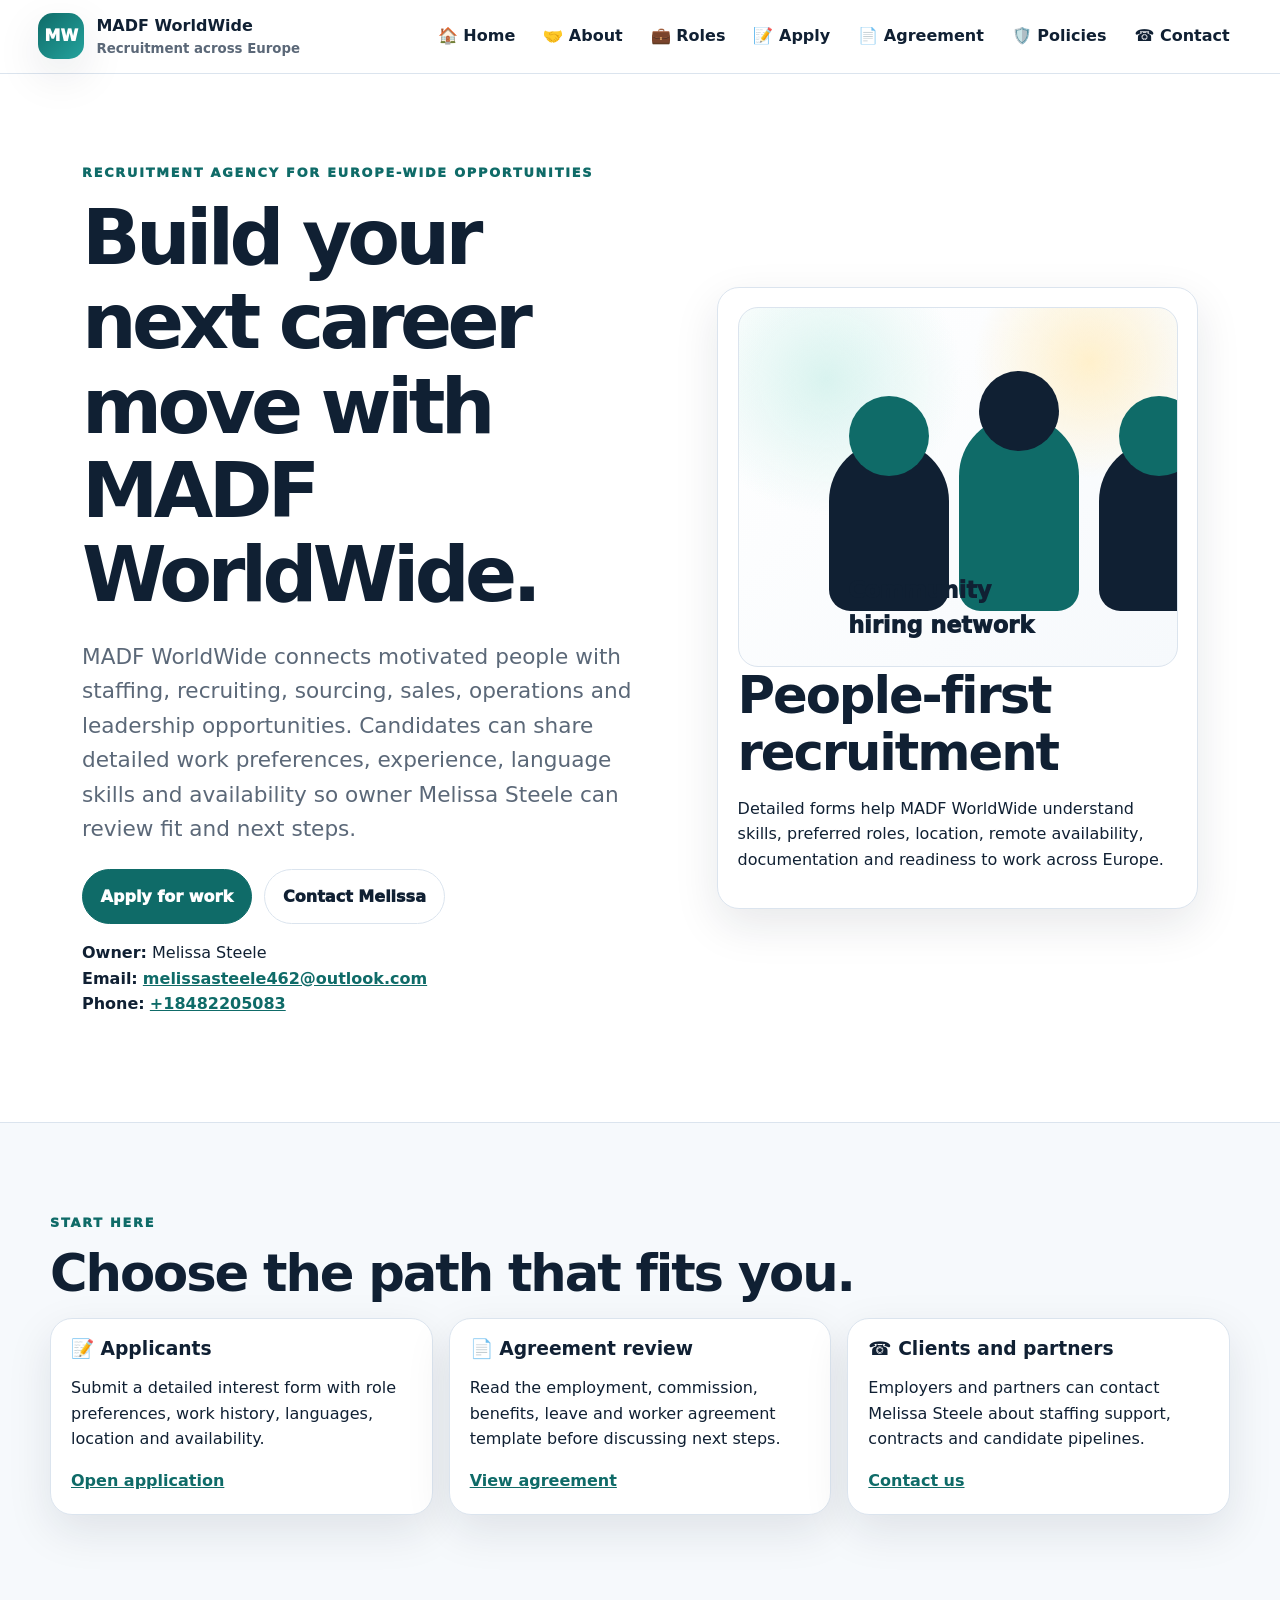
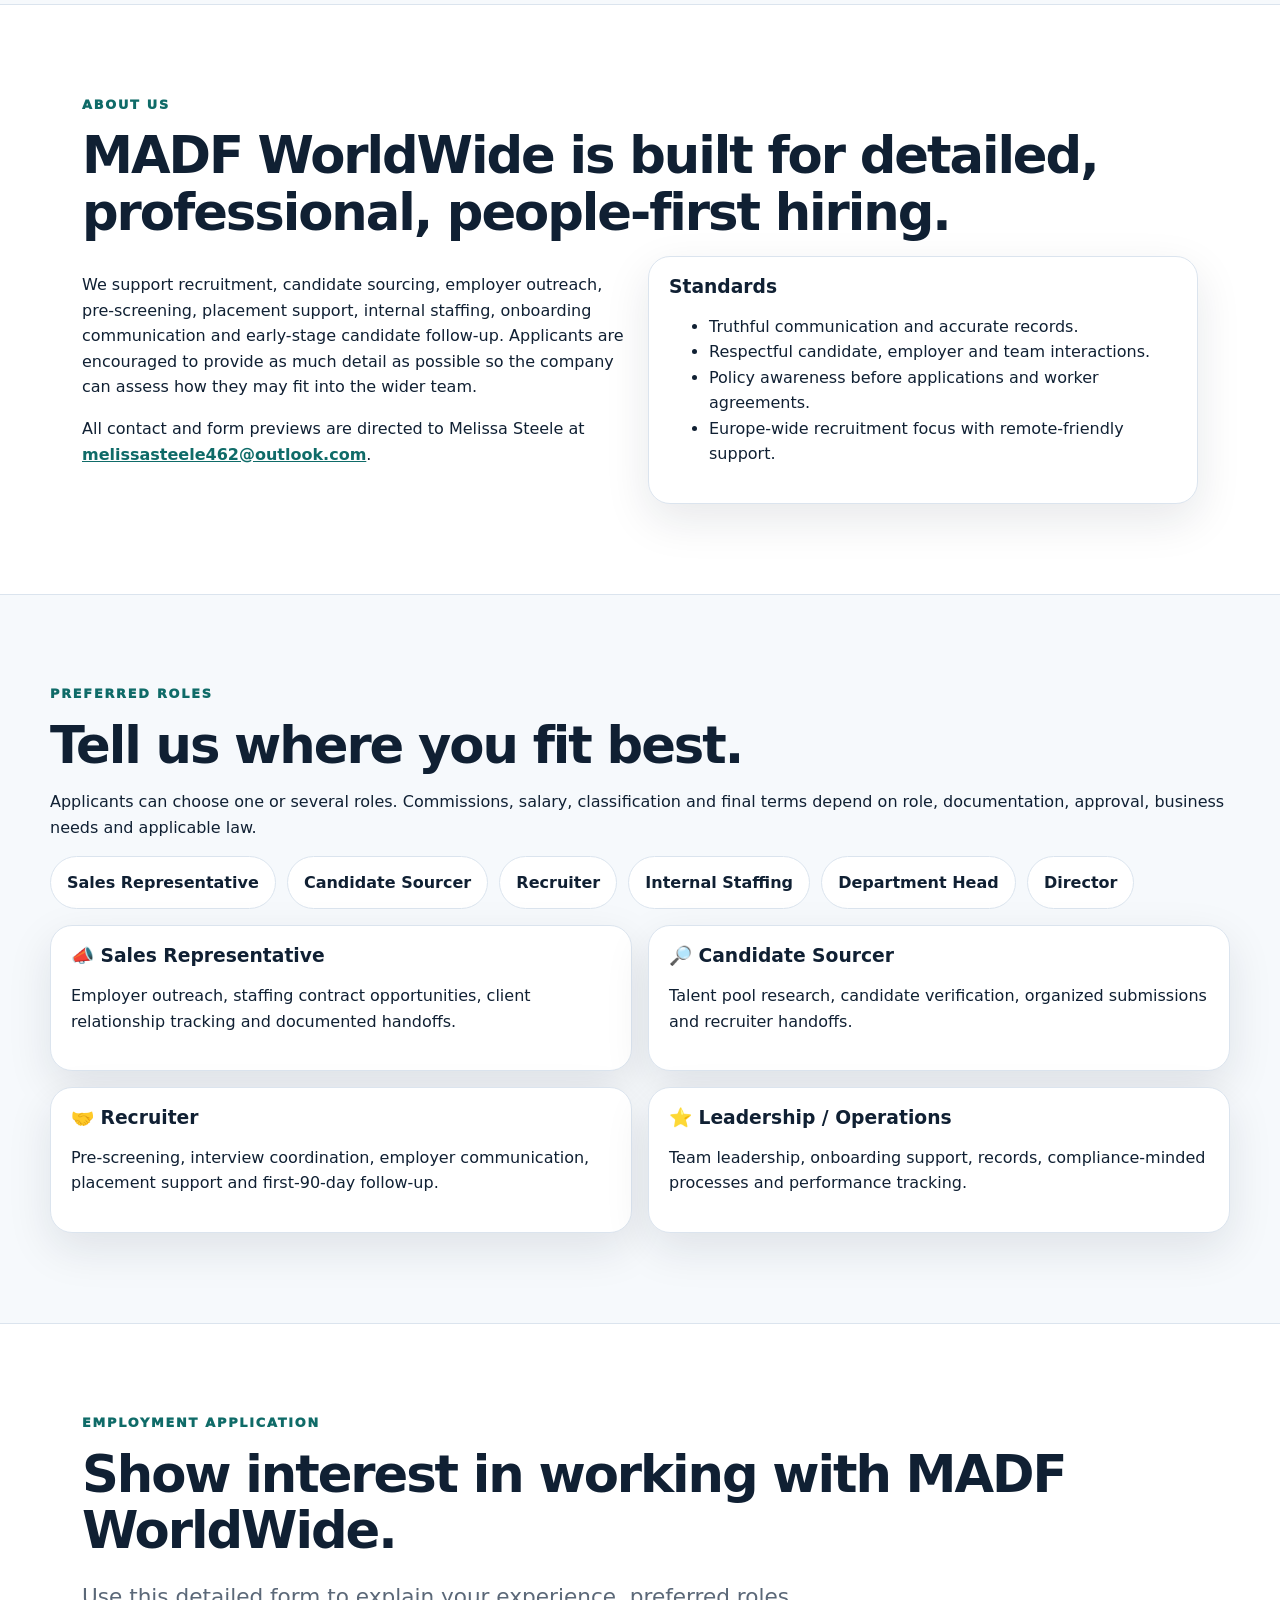
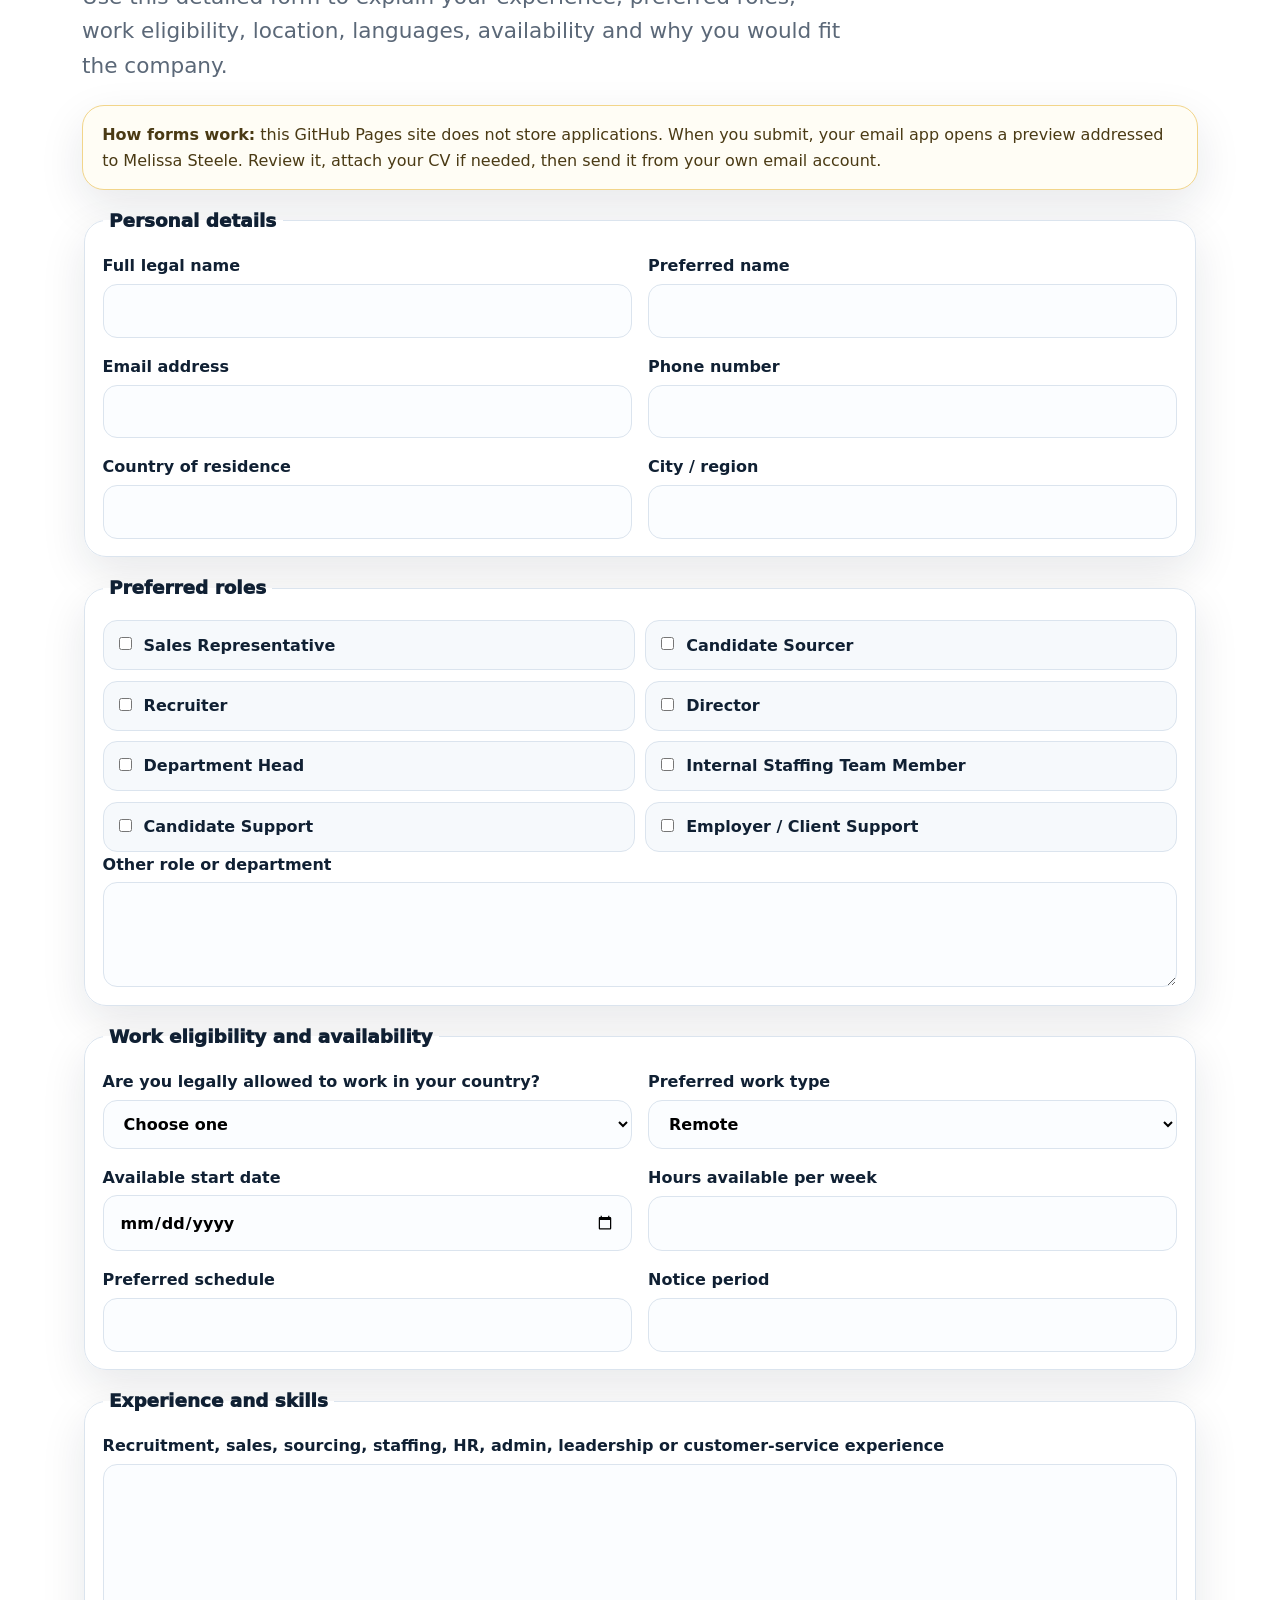
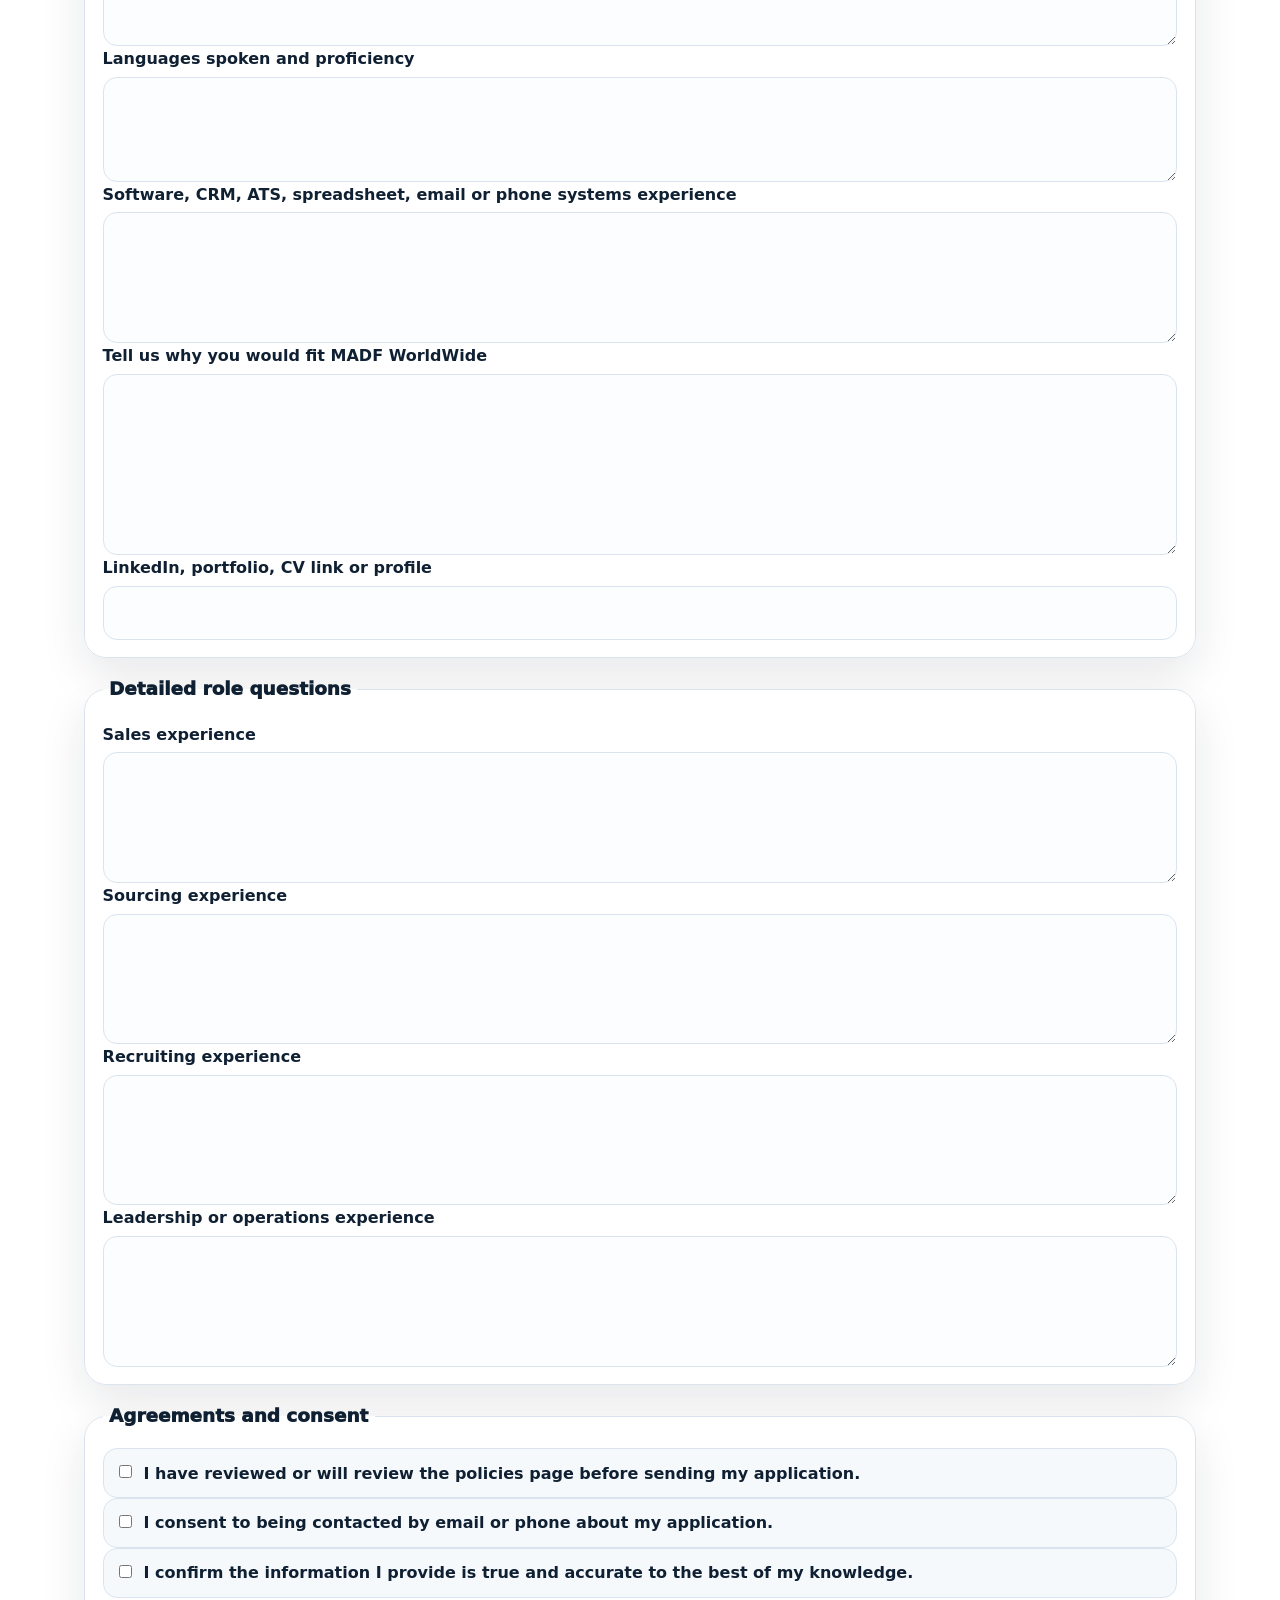
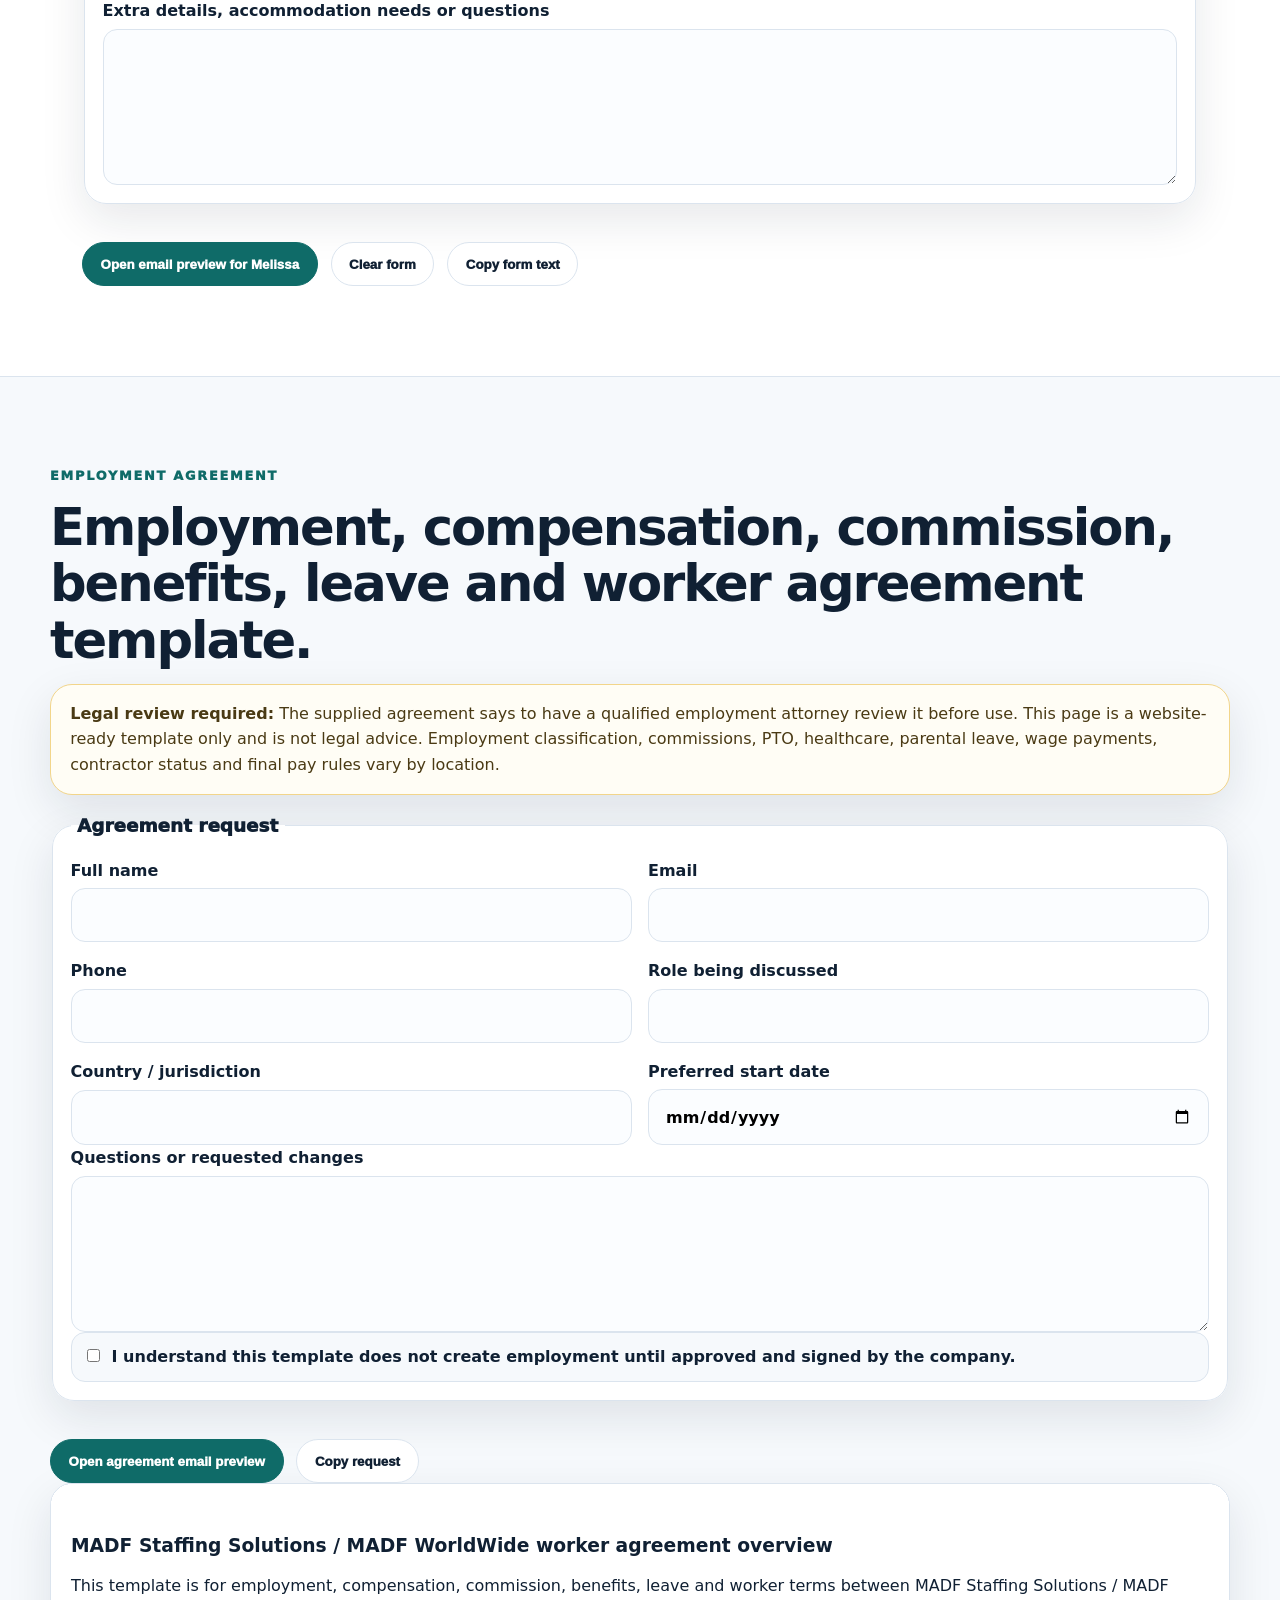
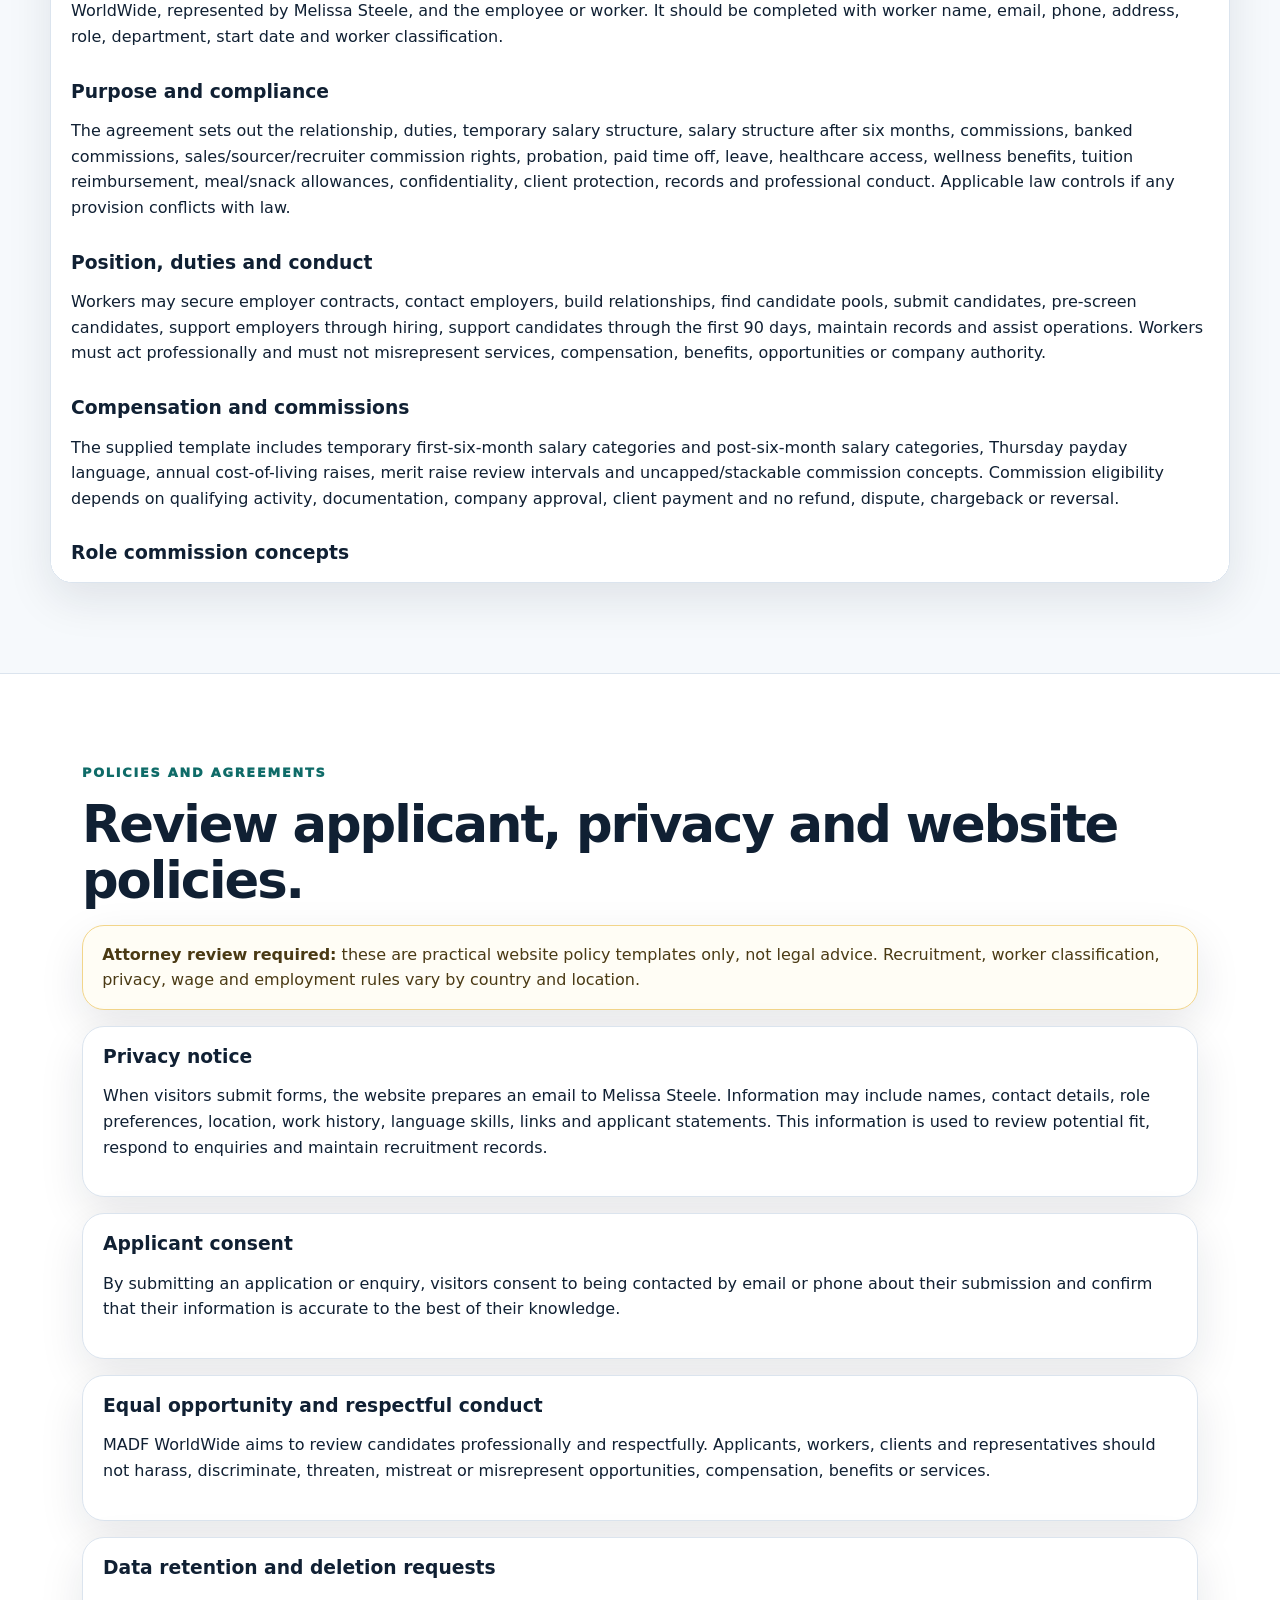
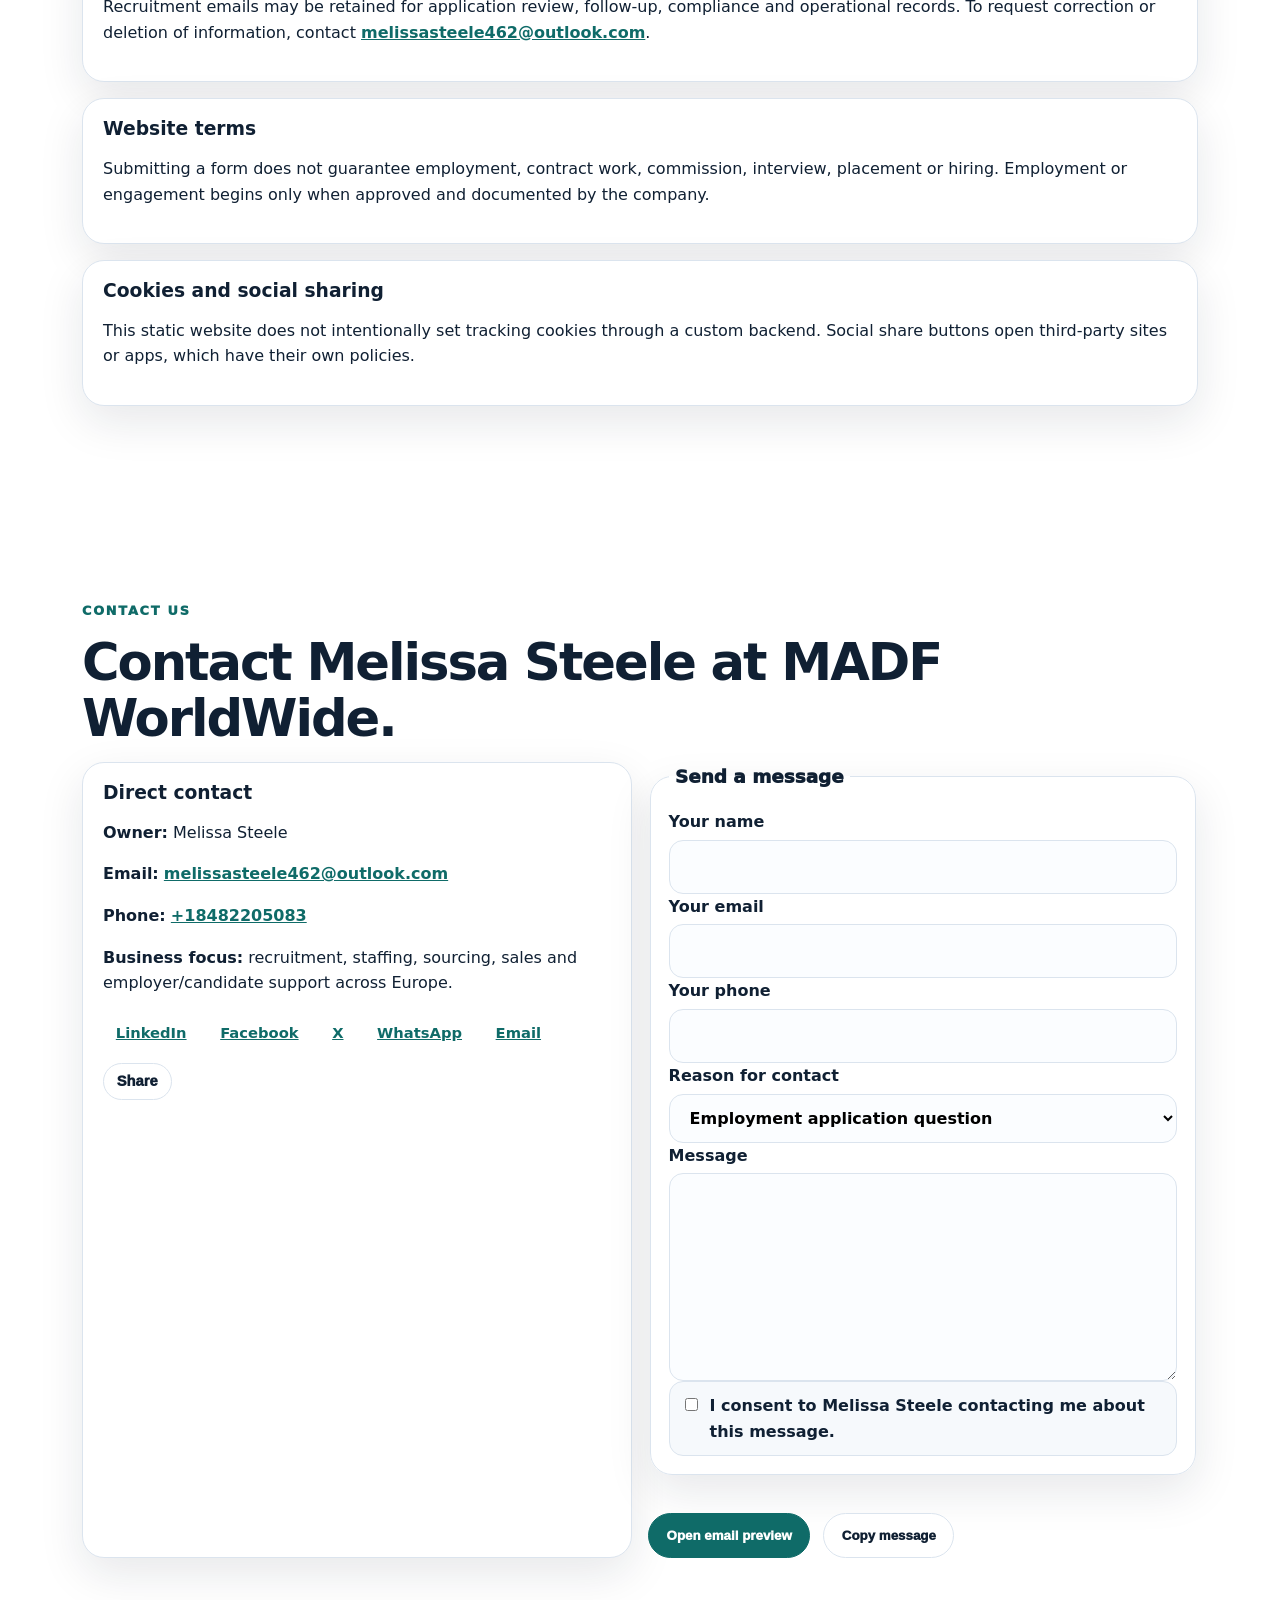
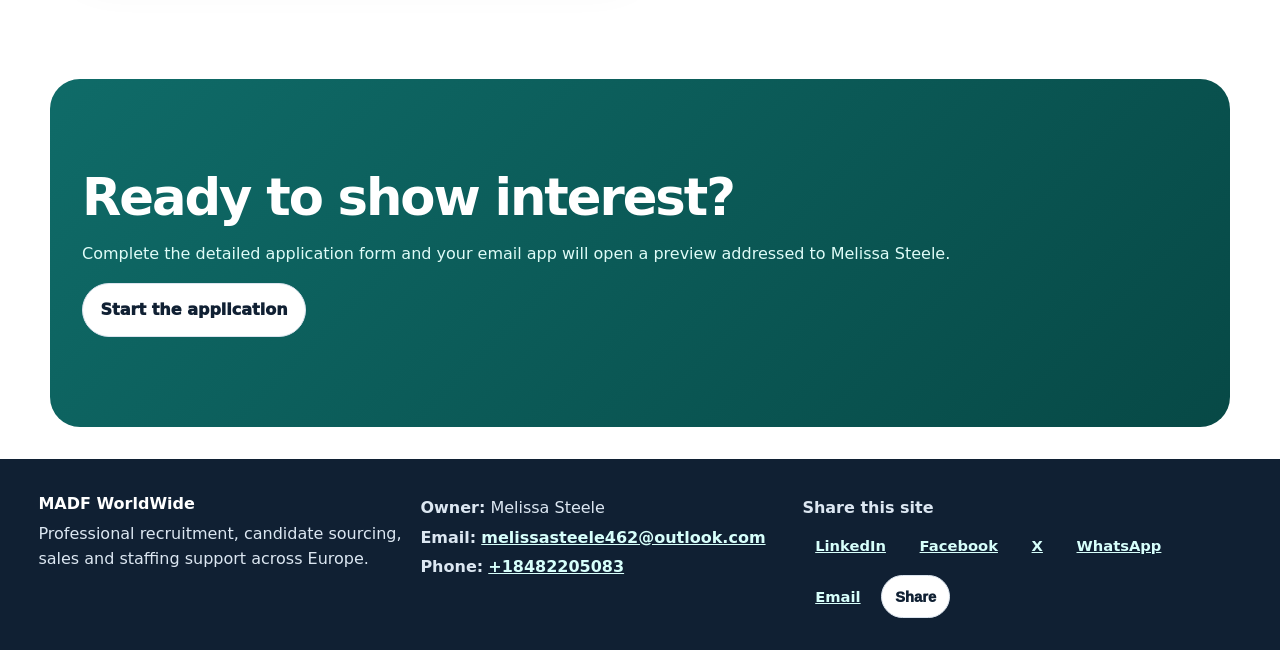
==== commit 0f42fdc1: "Fix website email forms and footer contact details" ====
--- a/index.html
+++ b/index.html
@@ -5,14 +5,14 @@
 <title>MADF WorldWide | Recruitment across Europe</title>
 <meta name="description" content="MADF WorldWide recruitment agency owned by Melissa Steele. Apply for recruitment, sourcing, sales, operations and leadership roles across Europe.">
 <style>
-:root{--ink:#102033;--muted:#5b6878;--line:#dbe4ee;--soft:#f6f9fc;--brand:#0f6b68;--brand2:#074946;--gold:#f2b84b;--shadow:0 16px 45px rgba(16,32,51,.1);--r:22px}*{box-sizing:border-box}html{scroll-behavior:smooth}body{margin:0;font-family:Inter,system-ui,-apple-system,Segoe UI,Arial,sans-serif;color:var(--ink);background:#fff;line-height:1.6}a{color:var(--brand);font-weight:800}header{position:sticky;top:0;z-index:50;background:rgba(255,255,255,.95);backdrop-filter:blur(10px);border-bottom:1px solid var(--line);display:flex;align-items:center;justify-content:space-between;gap:1rem;padding:.8rem clamp(1rem,3vw,2.4rem)}.brand{display:flex;align-items:center;gap:.75rem;text-decoration:none;color:var(--ink)}.logo{width:46px;height:46px;border-radius:15px;background:linear-gradient(135deg,var(--brand),#24a39d);color:white;display:grid;place-items:center;font-weight:1000;box-shadow:var(--shadow)}.brand small{display:block;color:var(--muted);font-weight:700}.menu{display:flex;gap:.25rem;flex-wrap:wrap}.menu a{color:var(--ink);text-decoration:none;border-radius:999px;padding:.62rem .75rem}.menu a:hover{background:var(--soft);color:var(--brand)}.toggle{display:none;border:1px solid var(--line);background:#fff;border-radius:999px;padding:.7rem 1rem;font-weight:900}.hero,.section{max-width:1180px;margin:auto;padding:clamp(3rem,7vw,6rem) clamp(1rem,3vw,2rem)}.hero{display:grid;grid-template-columns:1.1fr .9fr;gap:3rem;align-items:center;min-height:76vh}.eyebrow{margin:0 0 .75rem;color:var(--brand);text-transform:uppercase;letter-spacing:.14em;font-size:.8rem;font-weight:1000}h1,h2,h3{line-height:1.1;margin:0 0 1rem}h1{font-size:clamp(2.6rem,6vw,5.6rem);letter-spacing:-.06em}h2{font-size:clamp(1.8rem,4vw,3.2rem);letter-spacing:-.04em}.lead{font-size:clamp(1.1rem,2vw,1.35rem);color:var(--muted);max-width:760px}.btns{display:flex;flex-wrap:wrap;gap:.8rem;margin-top:1.4rem}.btn,button{display:inline-flex;align-items:center;justify-content:center;border:1px solid var(--line);border-radius:999px;background:#fff;color:var(--ink);padding:.85rem 1.1rem;text-decoration:none;font-weight:1000;cursor:pointer}.btn.primary,button.primary{background:var(--brand);border-color:var(--brand);color:#fff}.panel,.card,.notice,fieldset{background:#fff;border:1px solid var(--line);border-radius:var(--r);box-shadow:var(--shadow)}.panel{padding:1.2rem}.visual{height:360px;border-radius:20px;background:radial-gradient(circle at 20% 20%,#d9f3ef,transparent 30%),radial-gradient(circle at 80% 15%,#fff0cc,transparent 25%),linear-gradient(135deg,#fff,#f6f9fc);position:relative;overflow:hidden;border:1px solid var(--line)}.person{position:absolute;width:120px;height:170px;border-radius:70px 70px 25px 25px;background:var(--ink);bottom:55px}.p1{left:90px}.p2{left:220px;background:var(--brand);height:195px}.p3{left:360px}.person:before{content:"";position:absolute;width:80px;height:80px;border-radius:50%;background:var(--brand);top:-45px;left:20px}.p2:before{background:var(--ink)}.visual span{position:absolute;left:50%;bottom:22px;transform:translateX(-50%);font-weight:1000;font-size:1.4rem}.soft{max-width:none;background:var(--soft);border-block:1px solid var(--line)}.soft>*{max-width:1180px;margin-left:auto;margin-right:auto}.grid{display:grid;gap:1rem}.three{grid-template-columns:repeat(3,1fr)}.two{grid-template-columns:repeat(2,1fr)}.four{grid-template-columns:repeat(4,1fr)}.card{padding:1.25rem}.card .ico{font-size:2rem}.rolechips{display:flex;flex-wrap:wrap;gap:.7rem}.rolechips a{background:#fff;border:1px solid var(--line);border-radius:999px;padding:.8rem 1rem;text-decoration:none;color:var(--ink)}.notice{padding:1rem 1.2rem;background:#fffdf5;border-color:#f2d58a;color:#4a3a14;margin:1rem 0}.cta{background:linear-gradient(135deg,var(--brand),var(--brand2));color:white;border-radius:30px;margin-top:2rem;margin-bottom:2rem}.cta p{color:#dffcf8}form{display:grid;gap:1rem}fieldset{padding:1.1rem}legend{font-size:1.15rem;font-weight:1000;padding:0 .4rem}.fg{display:grid;grid-template-columns:repeat(2,1fr);gap:1rem}label{display:grid;gap:.32rem;font-weight:800}input,select,textarea{width:100%;padding:.82rem 1rem;border:1px solid var(--line);border-radius:14px;background:#fbfdff;font:inherit}.checks{display:grid;grid-template-columns:repeat(2,1fr);gap:.65rem}.checks label,.check{display:flex;gap:.55rem;align-items:flex-start;background:var(--soft);border:1px solid var(--line);border-radius:14px;padding:.7rem}.checks input,.check input{width:auto;margin-top:.3rem}output{display:none;white-space:pre-wrap;background:var(--soft);border:1px dashed var(--brand);border-radius:18px;padding:1rem}.show{display:block}.policy article{margin-bottom:1rem}.agreement{max-height:700px;overflow:auto;padding:1.25rem}.agreement h3{margin-top:2rem}.share{display:flex;flex-wrap:wrap;gap:.5rem}.share a,.share button{font-size:.92rem;padding:.6rem .8rem}footer{display:grid;grid-template-columns:1fr 1fr 1.2fr;gap:1rem;padding:2rem clamp(1rem,3vw,2.4rem);background:var(--ink);color:white}footer a{color:#d7fffb}footer p{margin:.25rem 0;color:#dce7f2}@media(max-width:900px){.toggle{display:inline-flex}.menu{display:none;position:absolute;top:72px;left:1rem;right:1rem;background:#fff;border:1px solid var(--line);border-radius:20px;box-shadow:var(--shadow);padding:1rem;flex-direction:column}.menu.open{display:flex}.hero,.two,.three,.four,.fg,.checks,footer{grid-template-columns:1fr}.hero{min-height:auto}.visual{height:300px}.p1{left:35px}.p2{left:135px}.p3{left:240px}}@media print{header,footer,form,.notice,.cta{display:none}.agreement{max-height:none;overflow:visible;box-shadow:none;border:0}.section{padding:0}}
+:root{--ink:#102033;--muted:#5b6878;--line:#dbe4ee;--soft:#f6f9fc;--brand:#0f6b68;--brand2:#074946;--gold:#f2b84b;--shadow:0 16px 45px rgba(16,32,51,.1);--r:22px}*{box-sizing:border-box}html{scroll-behavior:smooth}body{margin:0;font-family:Inter,system-ui,-apple-system,Segoe UI,Arial,sans-serif;color:var(--ink);background:#fff;line-height:1.6}a{color:var(--brand);font-weight:800}header{position:sticky;top:0;z-index:50;background:rgba(255,255,255,.95);backdrop-filter:blur(10px);border-bottom:1px solid var(--line);display:flex;align-items:center;justify-content:space-between;gap:1rem;padding:.8rem clamp(1rem,3vw,2.4rem)}.brand{display:flex;align-items:center;gap:.75rem;text-decoration:none;color:var(--ink)}.logo{width:46px;height:46px;border-radius:15px;background:linear-gradient(135deg,var(--brand),#24a39d);color:white;display:grid;place-items:center;font-weight:1000;box-shadow:var(--shadow)}.brand small{display:block;color:var(--muted);font-weight:700}.menu{display:flex;gap:.25rem;flex-wrap:wrap}.menu a{color:var(--ink);text-decoration:none;border-radius:999px;padding:.62rem .75rem}.menu a:hover{background:var(--soft);color:var(--brand)}.toggle{display:none;border:1px solid var(--line);background:#fff;border-radius:999px;padding:.7rem 1rem;font-weight:900}.hero,.section{max-width:1180px;margin:auto;padding:clamp(3rem,7vw,6rem) clamp(1rem,3vw,2rem)}.hero{display:grid;grid-template-columns:1.1fr .9fr;gap:3rem;align-items:center;min-height:76vh}.eyebrow{margin:0 0 .75rem;color:var(--brand);text-transform:uppercase;letter-spacing:.14em;font-size:.8rem;font-weight:1000}h1,h2,h3{line-height:1.1;margin:0 0 1rem}h1{font-size:clamp(2.6rem,6vw,5.6rem);letter-spacing:-.06em}h2{font-size:clamp(1.8rem,4vw,3.2rem);letter-spacing:-.04em}.lead{font-size:clamp(1.1rem,2vw,1.35rem);color:var(--muted);max-width:760px}.btns{display:flex;flex-wrap:wrap;gap:.8rem;margin-top:1.4rem}.btn,button{display:inline-flex;align-items:center;justify-content:center;border:1px solid var(--line);border-radius:999px;background:#fff;color:var(--ink);padding:.85rem 1.1rem;text-decoration:none;font-weight:1000;cursor:pointer}.btn.primary,button.primary{background:var(--brand);border-color:var(--brand);color:#fff}.panel,.card,.notice,fieldset{background:#fff;border:1px solid var(--line);border-radius:var(--r);box-shadow:var(--shadow)}.panel{padding:1.2rem}.visual{height:360px;border-radius:20px;background:radial-gradient(circle at 20% 20%,#d9f3ef,transparent 30%),radial-gradient(circle at 80% 15%,#fff0cc,transparent 25%),linear-gradient(135deg,#fff,#f6f9fc);position:relative;overflow:hidden;border:1px solid var(--line)}.person{position:absolute;width:120px;height:170px;border-radius:70px 70px 25px 25px;background:var(--ink);bottom:55px}.p1{left:90px}.p2{left:220px;background:var(--brand);height:195px}.p3{left:360px}.person:before{content:"";position:absolute;width:80px;height:80px;border-radius:50%;background:var(--brand);top:-45px;left:20px}.p2:before{background:var(--ink)}.visual span{position:absolute;left:50%;bottom:22px;transform:translateX(-50%);font-weight:1000;font-size:1.4rem}.soft{max-width:none;background:var(--soft);border-block:1px solid var(--line)}.soft>*{max-width:1180px;margin-left:auto;margin-right:auto}.grid{display:grid;gap:1rem}.three{grid-template-columns:repeat(3,1fr)}.two{grid-template-columns:repeat(2,1fr)}.card{padding:1.25rem}.rolechips{display:flex;flex-wrap:wrap;gap:.7rem}.rolechips a{background:#fff;border:1px solid var(--line);border-radius:999px;padding:.8rem 1rem;text-decoration:none;color:var(--ink)}.notice{padding:1rem 1.2rem;background:#fffdf5;border-color:#f2d58a;color:#4a3a14;margin:1rem 0}.cta{background:linear-gradient(135deg,var(--brand),var(--brand2));color:white;border-radius:30px;margin-top:2rem;margin-bottom:2rem}.cta p{color:#dffcf8}form{display:grid;gap:1rem}fieldset{padding:1.1rem}legend{font-size:1.15rem;font-weight:1000;padding:0 .4rem}.fg{display:grid;grid-template-columns:repeat(2,1fr);gap:1rem}label{display:grid;gap:.32rem;font-weight:800}input,select,textarea{width:100%;padding:.82rem 1rem;border:1px solid var(--line);border-radius:14px;background:#fbfdff;font:inherit}.checks{display:grid;grid-template-columns:repeat(2,1fr);gap:.65rem}.checks label,.check{display:flex;gap:.55rem;align-items:flex-start;background:var(--soft);border:1px solid var(--line);border-radius:14px;padding:.7rem}.checks input,.check input{width:auto;margin-top:.3rem}output{display:none;white-space:pre-wrap;background:var(--soft);border:1px dashed var(--brand);border-radius:18px;padding:1rem}.show{display:block}.policy article{margin-bottom:1rem}.agreement{max-height:700px;overflow:auto;padding:1.25rem}.agreement h3{margin-top:2rem}.share{display:flex;flex-wrap:wrap;gap:.5rem}.share a,.share button{font-size:.92rem;padding:.6rem .8rem}footer{display:grid;grid-template-columns:1fr 1fr 1.2fr;gap:1rem;padding:2rem clamp(1rem,3vw,2.4rem);background:var(--ink);color:white}footer a{color:#d7fffb}footer p{margin:.25rem 0;color:#dce7f2}@media(max-width:900px){.toggle{display:inline-flex}.menu{display:none;position:absolute;top:72px;left:1rem;right:1rem;background:#fff;border:1px solid var(--line);border-radius:20px;box-shadow:var(--shadow);padding:1rem;flex-direction:column}.menu.open{display:flex}.hero,.two,.three,.fg,.checks,footer{grid-template-columns:1fr}.hero{min-height:auto}.visual{height:300px}.p1{left:35px}.p2{left:135px}.p3{left:240px}}@media print{header,footer,form,.notice,.cta{display:none}.agreement{max-height:none;overflow:visible;box-shadow:none;border:0}.section{padding:0}}
 </style>
 </head>
 <body>
 <header><a class="brand" href="#home"><span class="logo">MW</span><span><strong>MADF WorldWide</strong><small>Recruitment across Europe</small></span></a><button class="toggle" aria-expanded="false">☰ Menu</button><nav class="menu"><a href="#home">🏠 Home</a><a href="#about">🤝 About</a><a href="#roles">💼 Roles</a><a href="#apply">📝 Apply</a><a href="#agreement">📄 Agreement</a><a href="#policies">🛡️ Policies</a><a href="#contact">☎ Contact</a></nav></header>
 <main>
 <section id="home" class="hero"><div><p class="eyebrow">Recruitment agency for Europe-wide opportunities</p><h1>Build your next career move with MADF WorldWide.</h1><p class="lead">MADF WorldWide connects motivated people with staffing, recruiting, sourcing, sales, operations and leadership opportunities. Candidates can share detailed work preferences, experience, language skills and availability so owner Melissa Steele can review fit and next steps.</p><div class="btns"><a class="btn primary" href="#apply">Apply for work</a><a class="btn" href="#contact">Contact Melissa</a></div><p><strong>Owner:</strong> Melissa Steele<br><strong>Email:</strong> <a href="mailto:melissasteele462@outlook.com">melissasteele462@outlook.com</a><br><strong>Phone:</strong> <a href="tel:+18482205083">+18482205083</a></p></div><div class="panel"><div class="visual"><i class="person p1"></i><i class="person p2"></i><i class="person p3"></i><span>Community hiring network</span></div><h2>People-first recruitment</h2><p>Detailed forms help MADF WorldWide understand skills, preferred roles, location, remote availability, documentation and readiness to work across Europe.</p></div></section>
-<section class="section soft"><div><p class="eyebrow">Start here</p><h2>Choose the path that fits you.</h2><div class="grid three"><article class="card"><div class="ico">📝</div><h3>Applicants</h3><p>Submit a detailed interest form with role preferences, work history, languages, location and availability.</p><a href="#apply">Open application</a></article><article class="card"><div class="ico">📄</div><h3>Agreement review</h3><p>Read the employment, commission, benefits, leave and worker agreement template before discussing next steps.</p><a href="#agreement">View agreement</a></article><article class="card"><div class="ico">☎</div><h3>Clients and partners</h3><p>Employers and partners can contact Melissa Steele about staffing support, contracts and candidate pipelines.</p><a href="#contact">Contact us</a></article></div></div></section>
+<section class="section soft"><div><p class="eyebrow">Start here</p><h2>Choose the path that fits you.</h2><div class="grid three"><article class="card"><h3>📝 Applicants</h3><p>Submit a detailed interest form with role preferences, work history, languages, location and availability.</p><a href="#apply">Open application</a></article><article class="card"><h3>📄 Agreement review</h3><p>Read the employment, commission, benefits, leave and worker agreement template before discussing next steps.</p><a href="#agreement">View agreement</a></article><article class="card"><h3>☎ Clients and partners</h3><p>Employers and partners can contact Melissa Steele about staffing support, contracts and candidate pipelines.</p><a href="#contact">Contact us</a></article></div></div></section>
 <section id="about" class="section"><p class="eyebrow">About us</p><h2>MADF WorldWide is built for detailed, professional, people-first hiring.</h2><div class="grid two"><div><p>We support recruitment, candidate sourcing, employer outreach, pre-screening, placement support, internal staffing, onboarding communication and early-stage candidate follow-up. Applicants are encouraged to provide as much detail as possible so the company can assess how they may fit into the wider team.</p><p>All contact and form previews are directed to Melissa Steele at <a href="mailto:melissasteele462@outlook.com">melissasteele462@outlook.com</a>.</p></div><div class="card"><h3>Standards</h3><ul><li>Truthful communication and accurate records.</li><li>Respectful candidate, employer and team interactions.</li><li>Policy awareness before applications and worker agreements.</li><li>Europe-wide recruitment focus with remote-friendly support.</li></ul></div></div></section>
 <section id="roles" class="section soft"><div><p class="eyebrow">Preferred roles</p><h2>Tell us where you fit best.</h2><p>Applicants can choose one or several roles. Commissions, salary, classification and final terms depend on role, documentation, approval, business needs and applicable law.</p><div class="rolechips"><a href="#apply">Sales Representative</a><a href="#apply">Candidate Sourcer</a><a href="#apply">Recruiter</a><a href="#apply">Internal Staffing</a><a href="#apply">Department Head</a><a href="#apply">Director</a></div><div class="grid two" style="margin-top:1rem"><article class="card"><h3>📣 Sales Representative</h3><p>Employer outreach, staffing contract opportunities, client relationship tracking and documented handoffs.</p></article><article class="card"><h3>🔎 Candidate Sourcer</h3><p>Talent pool research, candidate verification, organized submissions and recruiter handoffs.</p></article><article class="card"><h3>🤝 Recruiter</h3><p>Pre-screening, interview coordination, employer communication, placement support and first-90-day follow-up.</p></article><article class="card"><h3>⭐ Leadership / Operations</h3><p>Team leadership, onboarding support, records, compliance-minded processes and performance tracking.</p></article></div></div></section>
 <section id="apply" class="section"><p class="eyebrow">Employment application</p><h2>Show interest in working with MADF WorldWide.</h2><p class="lead">Use this detailed form to explain your experience, preferred roles, work eligibility, location, languages, availability and why you would fit the company.</p><div class="notice"><strong>How forms work:</strong> this GitHub Pages site does not store applications. When you submit, your email app opens a preview addressed to Melissa Steele. Review it, attach your CV if needed, then send it from your own email account.</div><form class="smart" data-name="Employment Application" data-subject="MADF WorldWide Employment Application"><fieldset><legend>Personal details</legend><div class="fg"><label>Full legal name<input name="Full legal name" required></label><label>Preferred name<input name="Preferred name"></label><label>Email address<input name="Email" type="email" required></label><label>Phone number<input name="Phone" type="tel"></label><label>Country of residence<input name="Country of residence" required></label><label>City / region<input name="City or region"></label></div></fieldset><fieldset><legend>Preferred roles</legend><div class="checks"><label><input type="checkbox" name="Preferred roles" value="Sales Representative"> Sales Representative</label><label><input type="checkbox" name="Preferred roles" value="Candidate Sourcer"> Candidate Sourcer</label><label><input type="checkbox" name="Preferred roles" value="Recruiter"> Recruiter</label><label><input type="checkbox" name="Preferred roles" value="Director"> Director</label><label><input type="checkbox" name="Preferred roles" value="Department Head"> Department Head</label><label><input type="checkbox" name="Preferred roles" value="Internal Staffing Team Member"> Internal Staffing Team Member</label><label><input type="checkbox" name="Preferred roles" value="Candidate Support"> Candidate Support</label><label><input type="checkbox" name="Preferred roles" value="Employer / Client Support"> Employer / Client Support</label></div><label>Other role or department<textarea name="Other role or department" rows="3"></textarea></label></fieldset><fieldset><legend>Work eligibility and availability</legend><div class="fg"><label>Are you legally allowed to work in your country?<select name="Work authorization" required><option value="">Choose one</option><option>Yes</option><option>No</option><option>Unsure / need discussion</option></select></label><label>Preferred work type<select name="Preferred work type"><option>Remote</option><option>Hybrid</option><option>On-site</option><option>Flexible</option></select></label><label>Available start date<input name="Available start date" type="date"></label><label>Hours available per week<input name="Hours available per week" type="number" min="1" max="80"></label><label>Preferred schedule<input name="Preferred schedule"></label><label>Notice period<input name="Notice period"></label></div></fieldset><fieldset><legend>Experience and skills</legend><label>Recruitment, sales, sourcing, staffing, HR, admin, leadership or customer-service experience<textarea name="Relevant experience" rows="6" required></textarea></label><label>Languages spoken and proficiency<textarea name="Languages" rows="3"></textarea></label><label>Software, CRM, ATS, spreadsheet, email or phone systems experience<textarea name="Software and systems" rows="4"></textarea></label><label>Tell us why you would fit MADF WorldWide<textarea name="Why I fit MADF WorldWide" rows="6" required></textarea></label><label>LinkedIn, portfolio, CV link or profile<input name="Professional links"></label></fieldset><fieldset><legend>Detailed role questions</legend><label>Sales experience<textarea name="Sales experience" rows="4"></textarea></label><label>Sourcing experience<textarea name="Sourcing experience" rows="4"></textarea></label><label>Recruiting experience<textarea name="Recruiting experience" rows="4"></textarea></label><label>Leadership or operations experience<textarea name="Leadership experience" rows="4"></textarea></label></fieldset><fieldset><legend>Agreements and consent</legend><label class="check"><input type="checkbox" name="Policy agreement" value="Applicant reviewed policy page" required> I have reviewed or will review the policies page before sending my application.</label><label class="check"><input type="checkbox" name="Email consent" value="Applicant consents to email/phone contact" required> I consent to being contacted by email or phone about my application.</label><label class="check"><input type="checkbox" name="Truthfulness confirmation" value="Applicant confirms information is accurate" required> I confirm the information I provide is true and accurate to the best of my knowledge.</label><label>Extra details, accommodation needs or questions<textarea name="Extra details or questions" rows="5"></textarea></label></fieldset><div class="btns"><button class="primary" type="submit">Open email preview for Melissa</button><button type="reset">Clear form</button><button type="button" data-copy>Copy form text</button></div><output aria-live="polite"></output></form></section>
@@ -20,7 +20,16 @@
 <section id="policies" class="section policy"><p class="eyebrow">Policies and agreements</p><h2>Review applicant, privacy and website policies.</h2><div class="notice"><strong>Attorney review required:</strong> these are practical website policy templates only, not legal advice. Recruitment, worker classification, privacy, wage and employment rules vary by country and location.</div><article class="card"><h3>Privacy notice</h3><p>When visitors submit forms, the website prepares an email to Melissa Steele. Information may include names, contact details, role preferences, location, work history, language skills, links and applicant statements. This information is used to review potential fit, respond to enquiries and maintain recruitment records.</p></article><article class="card"><h3>Applicant consent</h3><p>By submitting an application or enquiry, visitors consent to being contacted by email or phone about their submission and confirm that their information is accurate to the best of their knowledge.</p></article><article class="card"><h3>Equal opportunity and respectful conduct</h3><p>MADF WorldWide aims to review candidates professionally and respectfully. Applicants, workers, clients and representatives should not harass, discriminate, threaten, mistreat or misrepresent opportunities, compensation, benefits or services.</p></article><article class="card"><h3>Data retention and deletion requests</h3><p>Recruitment emails may be retained for application review, follow-up, compliance and operational records. To request correction or deletion of information, contact <a href="mailto:melissasteele462@outlook.com">melissasteele462@outlook.com</a>.</p></article><article class="card"><h3>Website terms</h3><p>Submitting a form does not guarantee employment, contract work, commission, interview, placement or hiring. Employment or engagement begins only when approved and documented by the company.</p></article><article class="card"><h3>Cookies and social sharing</h3><p>This static website does not intentionally set tracking cookies through a custom backend. Social share buttons open third-party sites or apps, which have their own policies.</p></article></section>
 <section id="contact" class="section"><p class="eyebrow">Contact us</p><h2>Contact Melissa Steele at MADF WorldWide.</h2><div class="grid two"><div class="card"><h3>Direct contact</h3><p><strong>Owner:</strong> Melissa Steele</p><p><strong>Email:</strong> <a href="mailto:melissasteele462@outlook.com">melissasteele462@outlook.com</a></p><p><strong>Phone:</strong> <a href="tel:+18482205083">+18482205083</a></p><p><strong>Business focus:</strong> recruitment, staffing, sourcing, sales and employer/candidate support across Europe.</p><div class="share"><a data-share="linkedin" href="#">LinkedIn</a><a data-share="facebook" href="#">Facebook</a><a data-share="x" href="#">X</a><a data-share="whatsapp" href="#">WhatsApp</a><a data-share="email" href="#">Email</a><button type="button" data-native>Share</button></div></div><form class="smart" data-name="Contact Enquiry" data-subject="MADF WorldWide Contact Enquiry"><fieldset><legend>Send a message</legend><label>Your name<input name="Name" required></label><label>Your email<input name="Email" type="email" required></label><label>Your phone<input name="Phone" type="tel"></label><label>Reason for contact<select name="Reason"><option>Employment application question</option><option>Employer staffing enquiry</option><option>Partnership enquiry</option><option>Policy or agreement question</option><option>Other</option></select></label><label>Message<textarea name="Message" rows="7" required></textarea></label><label class="check"><input type="checkbox" name="Contact consent" value="Consent given" required> I consent to Melissa Steele contacting me about this message.</label></fieldset><div class="btns"><button class="primary" type="submit">Open email preview</button><button type="button" data-copy>Copy message</button></div><output></output></form></div></section>
 <section class="section cta"><h2>Ready to show interest?</h2><p>Complete the detailed application form and your email app will open a preview addressed to Melissa Steele.</p><a class="btn" href="#apply">Start the application</a></section>
-</main><footer><div><strong>MADF WorldWide</strong><p>Professional recruitment, candidate sourcing, sales and staffing support across Europe.</p></div><div><p><strong>Owner:</strong> Melissa Steele</p><p><strong>Email:</strong> <a href="mailto:melissasteele462@outlook.com">melissesteel462@outlook.com</a></p><p><strong>Phone:</strong> <a href="tel:+18482205083">+18482205083</a></p></div><div><p><strong>Share this site</strong></p><div class="share"><a data-share="linkedin" href="#">LinkedIn</a><a data-share="facebook" href="#">Facebook</a><a data-share="x" href="#">X</a><a data-share="whatsapp" href="#">WhatsApp</a><a data-share="email" href="#">Email</a><button type="button" data-native>Share</button></div></div></footer>
+</main><footer><div><strong>MADF WorldWide</strong><p>Professional recruitment, candidate sourcing, sales and staffing support across Europe.</p></div><div><p><strong>Owner:</strong> Melissa Steele</p><p><strong>Email:</strong> <a href="mailto:melissasteele462@outlook.com">melissasteele462@outlook.com</a></p><p><strong>Phone:</strong> <a href="tel:+18482205083">+18482205083</a></p></div><div><p><strong>Share this site</strong></p><div class="share"><a data-share="linkedin" href="#">LinkedIn</a><a data-share="facebook" href="#">Facebook</a><a data-share="x" href="#">X</a><a data-share="whatsapp" href="#">WhatsApp</a><a data-share="email" href="#">Email</a><button type="button" data-native>Share</button></div></div></footer>
 <script>
-const EMAIL='melissasteele462@outlook.com';const enc=s=>encodeURIComponent(s||'');const menu=document.querySelector('.menu'),tog=document.querySelector('.toggle');tog?.addEventListener('click',()=>{let o=menu.classList.toggle('open');tog.setAttribute('aria-expanded',o)});function collect(f){let d=new FormData(f),g={},lines=[];for(const[k,v]of d.entries()){let c=String(v).trim();if(!c)continue;(g[k]||(g[k]=[])).push(c)}lines.push(f.dataset.name||'MADF WorldWide Form');lines.push('Submitted from: '+location.href);lines.push('Date: '+new Date().toLocaleString());lines.push('----------------------------------------');Object.entries(g).forEach(([k,v])=>lines.push(k+': '+v.join(', ')));return lines.join('\n')}async function copy(t){try{await navigator.clipboard.writeText(t);alert('Copied to clipboard.')}catch(e){alert('Copy not available. Select the preview text and copy it manually.')}}document.querySelectorAll('form.smart').forEach(f=>{f.addEventListener('submit',e=>{e.preventDefault();let b=collect(f),o=f.querySelector('output');if(o){o.textContent=b+'\n\nSend to: '+EMAIL;o.classList.add('show')}let url='mailto:'+EMAIL+'?subject='+enc(f.dataset.subject||'MADF WorldWide Website Form')+'&body='+enc(b);if(url.length>1800)alert('Your form is detailed. Copy the preview text and email it to Melissa Steele.');else location.href=url});f.querySelector('[data-copy]')?.addEventListener('click',()=>copy(collect(f)))});const title='MADF WorldWide recruitment agency',text='Apply for recruitment, sourcing, sales and staffing opportunities with MADF WorldWide.',url=location.href.split('#')[0];document.querySelectorAll('[data-share]').forEach(a=>{let m={linkedin:`https://www.linkedin.com/sharing/share-offsite/?url=${enc(url)}`,facebook:`https://www.facebook.com/sharer/sharer.php?u=${enc(url)}`,x:`https://twitter.com/intent/tweet?text=${enc(text)}&url=${enc(url)}`,whatsapp:`https://wa.me/?text=${enc(text+' '+url)}`,email:`mailto:?subject=${enc(title)}&body=${enc(text+'\n\n'+url)}`};a.href=m[a.dataset.share]||url;if(a.dataset.share!=='email'&&a.dataset.share!=='whatsapp')a.target='_blank';a.rel='noopener'});document.querySelectorAll('[data-native]').forEach(b=>b.addEventListener('click',async()=>{if(navigator.share)await navigator.share({title,text,url});else copy(text+' '+url)}));
+const EMAIL='melissasteele462@outlook.com';
+const enc=s=>encodeURIComponent(s||'');
+const menu=document.querySelector('.menu'),tog=document.querySelector('.toggle');
+tog&&tog.addEventListener('click',()=>{let o=menu.classList.toggle('open');tog.setAttribute('aria-expanded',String(o));});
+function collect(f){let d=new FormData(f),g={},lines=[];for(const [k,v] of d.entries()){let c=String(v).trim();if(!c)continue;(g[k]||(g[k]=[])).push(c);}lines.push(f.dataset.name||'MADF WorldWide Form');lines.push('Submitted from: '+location.href);lines.push('Date: '+new Date().toLocaleString());lines.push('----------------------------------------');Object.entries(g).forEach(([k,v])=>lines.push(k+': '+v.join(', ')));return lines.join('\n');}
+async function copy(t){try{await navigator.clipboard.writeText(t);alert('Copied to clipboard.');}catch(e){alert('Copy not available. Select the preview text and copy it manually.');}}
+document.querySelectorAll('form.smart').forEach(f=>{f.addEventListener('submit',e=>{e.preventDefault();let b=collect(f),o=f.querySelector('output');if(o){o.textContent=b+'\n\nSend to: '+EMAIL;o.classList.add('show');}let url='mailto:'+EMAIL+'?subject='+enc(f.dataset.subject||'MADF WorldWide Website Form')+'&body='+enc(b);if(url.length>1800)alert('Your form is detailed. Copy the preview text and email it to Melissa Steele.');else location.href=url;});let c=f.querySelector('[data-copy]');if(c)c.addEventListener('click',()=>copy(collect(f)));});
+const title='MADF WorldWide recruitment agency',text='Apply for recruitment, sourcing, sales and staffing opportunities with MADF WorldWide.',pageUrl=location.href.split('#')[0];
+document.querySelectorAll('[data-share]').forEach(a=>{let m={linkedin:'https://www.linkedin.com/sharing/share-offsite/?url='+enc(pageUrl),facebook:'https://www.facebook.com/sharer/sharer.php?u='+enc(pageUrl),x:'https://twitter.com/intent/tweet?text='+enc(text)+'&url='+enc(pageUrl),whatsapp:'https://wa.me/?text='+enc(text+' '+pageUrl),email:'mailto:?subject='+enc(title)+'&body='+enc(text+'\n\n'+pageUrl)};a.href=m[a.dataset.share]||pageUrl;if(a.dataset.share!=='email'&&a.dataset.share!=='whatsapp')a.target='_blank';a.rel='noopener';});
+document.querySelectorAll('[data-native]').forEach(b=>b.addEventListener('click',async()=>{if(navigator.share)await navigator.share({title:title,text:text,url:pageUrl});else copy(text+' '+pageUrl);}));
 </script></body></html>
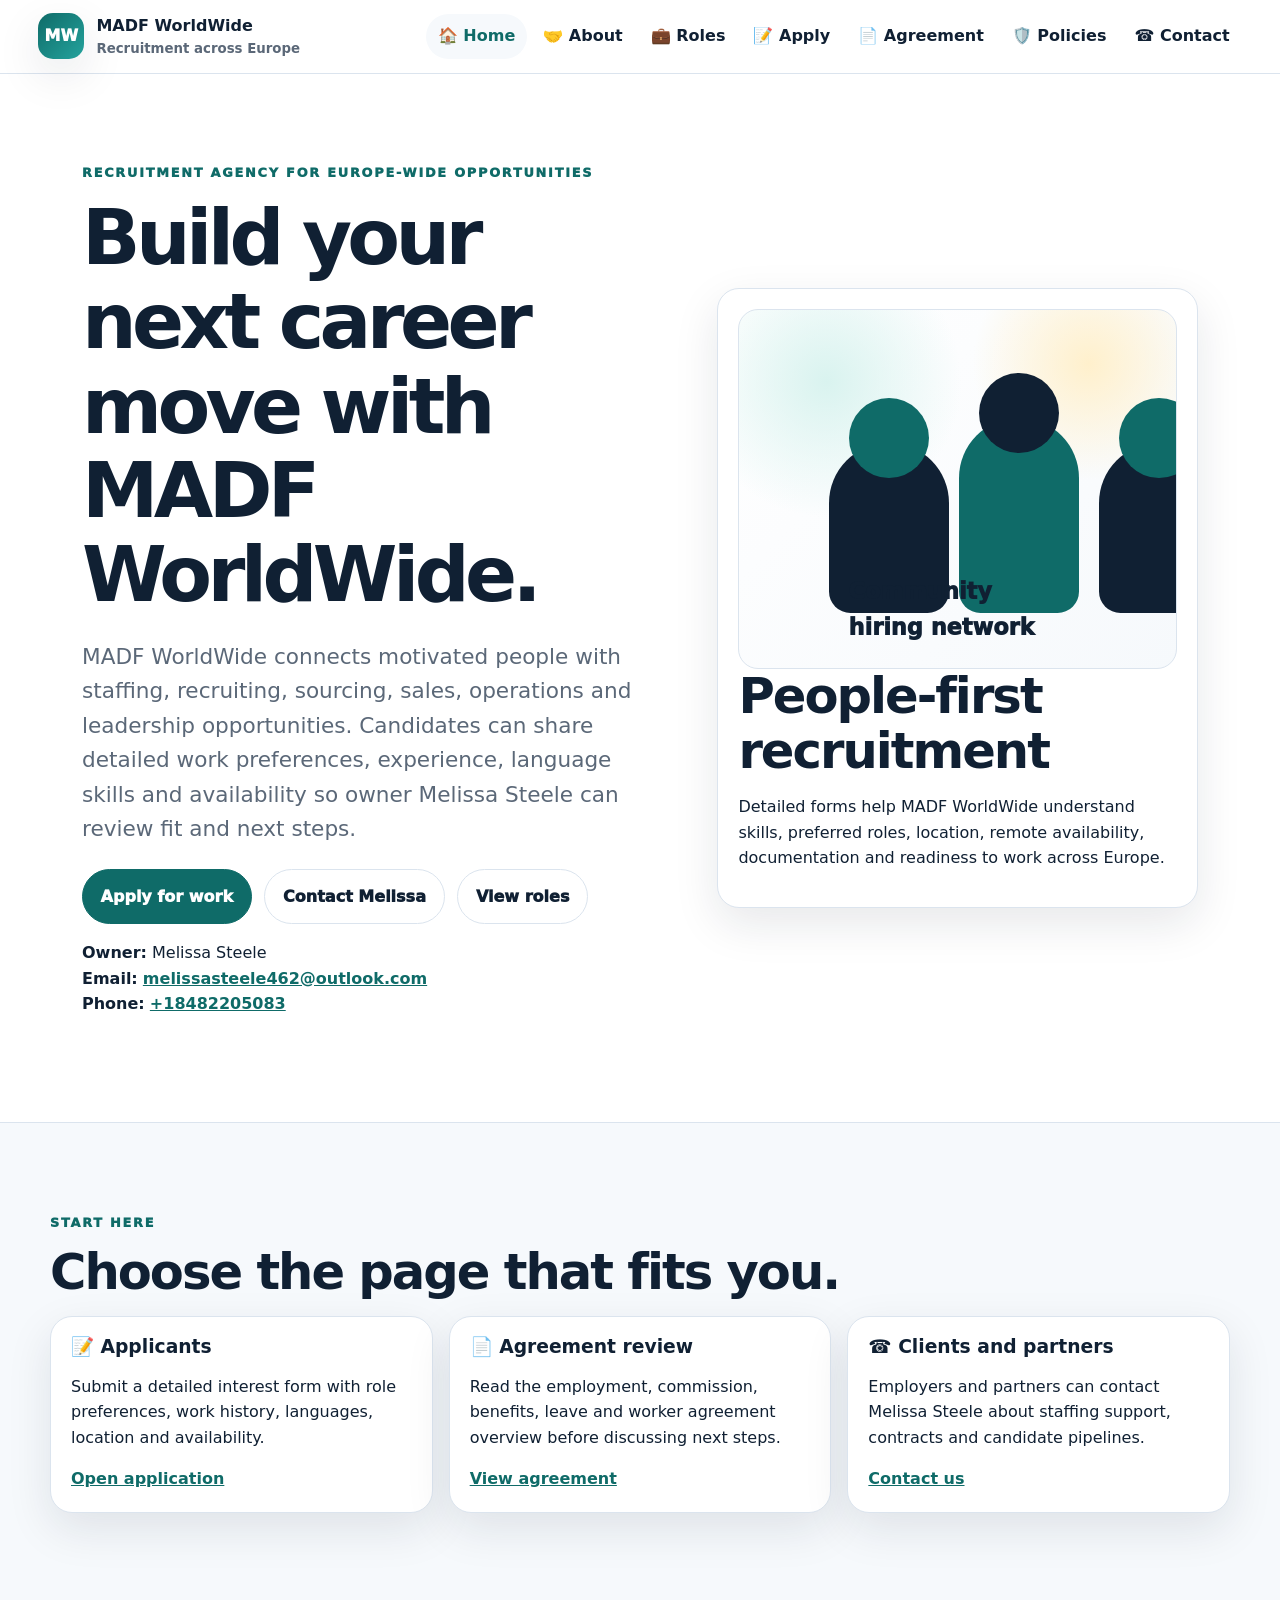
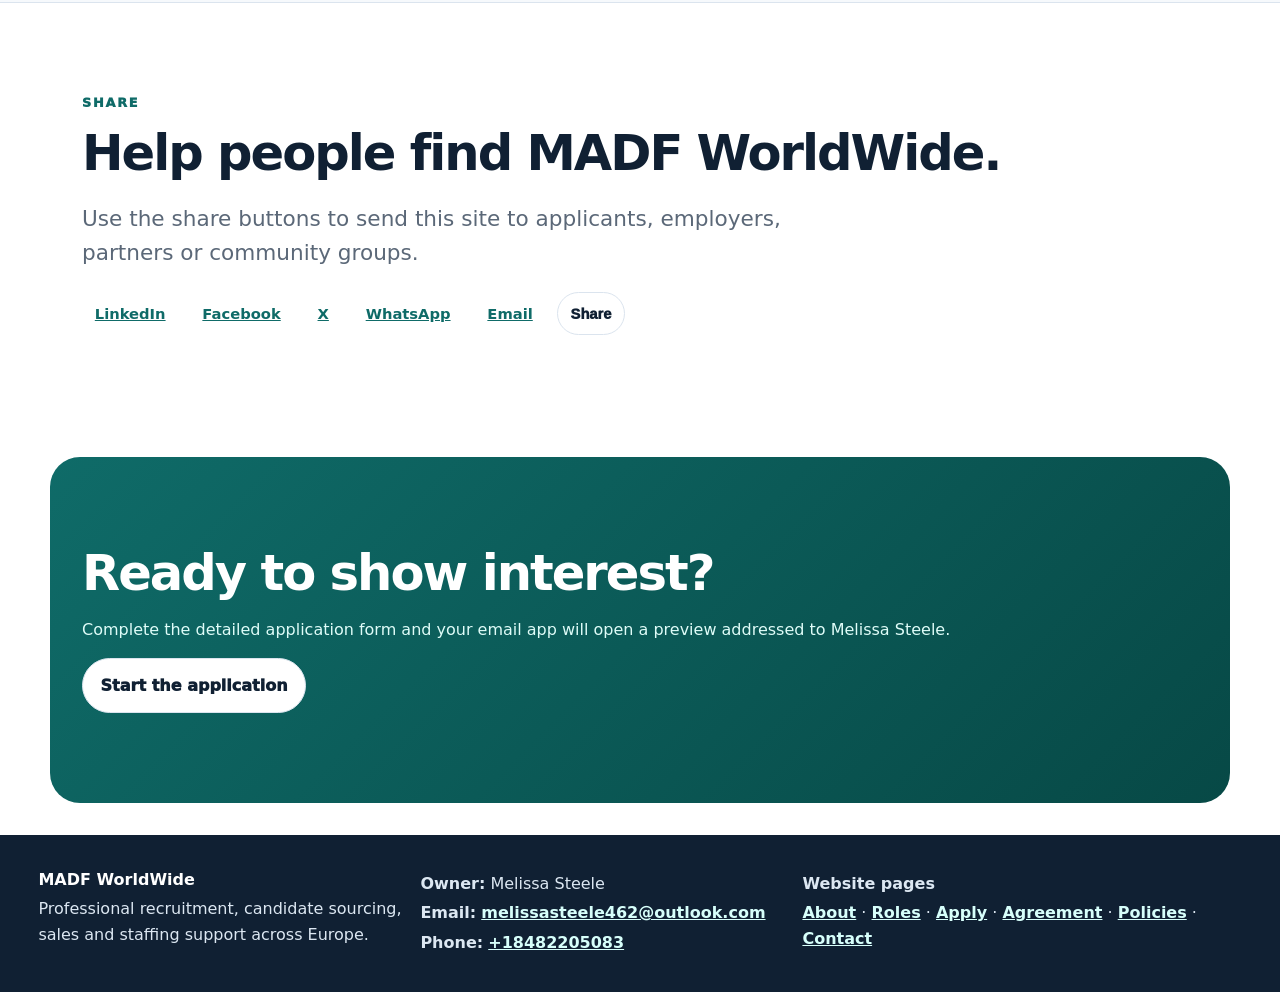
==== commit cbf6d678: "Restructure home page for multi-page website" ====
--- a/index.html
+++ b/index.html
@@ -3,33 +3,17 @@
 <head>
 <meta charset="utf-8"><meta name="viewport" content="width=device-width,initial-scale=1">
 <title>MADF WorldWide | Recruitment across Europe</title>
-<meta name="description" content="MADF WorldWide recruitment agency owned by Melissa Steele. Apply for recruitment, sourcing, sales, operations and leadership roles across Europe.">
-<style>
-:root{--ink:#102033;--muted:#5b6878;--line:#dbe4ee;--soft:#f6f9fc;--brand:#0f6b68;--brand2:#074946;--gold:#f2b84b;--shadow:0 16px 45px rgba(16,32,51,.1);--r:22px}*{box-sizing:border-box}html{scroll-behavior:smooth}body{margin:0;font-family:Inter,system-ui,-apple-system,Segoe UI,Arial,sans-serif;color:var(--ink);background:#fff;line-height:1.6}a{color:var(--brand);font-weight:800}header{position:sticky;top:0;z-index:50;background:rgba(255,255,255,.95);backdrop-filter:blur(10px);border-bottom:1px solid var(--line);display:flex;align-items:center;justify-content:space-between;gap:1rem;padding:.8rem clamp(1rem,3vw,2.4rem)}.brand{display:flex;align-items:center;gap:.75rem;text-decoration:none;color:var(--ink)}.logo{width:46px;height:46px;border-radius:15px;background:linear-gradient(135deg,var(--brand),#24a39d);color:white;display:grid;place-items:center;font-weight:1000;box-shadow:var(--shadow)}.brand small{display:block;color:var(--muted);font-weight:700}.menu{display:flex;gap:.25rem;flex-wrap:wrap}.menu a{color:var(--ink);text-decoration:none;border-radius:999px;padding:.62rem .75rem}.menu a:hover{background:var(--soft);color:var(--brand)}.toggle{display:none;border:1px solid var(--line);background:#fff;border-radius:999px;padding:.7rem 1rem;font-weight:900}.hero,.section{max-width:1180px;margin:auto;padding:clamp(3rem,7vw,6rem) clamp(1rem,3vw,2rem)}.hero{display:grid;grid-template-columns:1.1fr .9fr;gap:3rem;align-items:center;min-height:76vh}.eyebrow{margin:0 0 .75rem;color:var(--brand);text-transform:uppercase;letter-spacing:.14em;font-size:.8rem;font-weight:1000}h1,h2,h3{line-height:1.1;margin:0 0 1rem}h1{font-size:clamp(2.6rem,6vw,5.6rem);letter-spacing:-.06em}h2{font-size:clamp(1.8rem,4vw,3.2rem);letter-spacing:-.04em}.lead{font-size:clamp(1.1rem,2vw,1.35rem);color:var(--muted);max-width:760px}.btns{display:flex;flex-wrap:wrap;gap:.8rem;margin-top:1.4rem}.btn,button{display:inline-flex;align-items:center;justify-content:center;border:1px solid var(--line);border-radius:999px;background:#fff;color:var(--ink);padding:.85rem 1.1rem;text-decoration:none;font-weight:1000;cursor:pointer}.btn.primary,button.primary{background:var(--brand);border-color:var(--brand);color:#fff}.panel,.card,.notice,fieldset{background:#fff;border:1px solid var(--line);border-radius:var(--r);box-shadow:var(--shadow)}.panel{padding:1.2rem}.visual{height:360px;border-radius:20px;background:radial-gradient(circle at 20% 20%,#d9f3ef,transparent 30%),radial-gradient(circle at 80% 15%,#fff0cc,transparent 25%),linear-gradient(135deg,#fff,#f6f9fc);position:relative;overflow:hidden;border:1px solid var(--line)}.person{position:absolute;width:120px;height:170px;border-radius:70px 70px 25px 25px;background:var(--ink);bottom:55px}.p1{left:90px}.p2{left:220px;background:var(--brand);height:195px}.p3{left:360px}.person:before{content:"";position:absolute;width:80px;height:80px;border-radius:50%;background:var(--brand);top:-45px;left:20px}.p2:before{background:var(--ink)}.visual span{position:absolute;left:50%;bottom:22px;transform:translateX(-50%);font-weight:1000;font-size:1.4rem}.soft{max-width:none;background:var(--soft);border-block:1px solid var(--line)}.soft>*{max-width:1180px;margin-left:auto;margin-right:auto}.grid{display:grid;gap:1rem}.three{grid-template-columns:repeat(3,1fr)}.two{grid-template-columns:repeat(2,1fr)}.card{padding:1.25rem}.rolechips{display:flex;flex-wrap:wrap;gap:.7rem}.rolechips a{background:#fff;border:1px solid var(--line);border-radius:999px;padding:.8rem 1rem;text-decoration:none;color:var(--ink)}.notice{padding:1rem 1.2rem;background:#fffdf5;border-color:#f2d58a;color:#4a3a14;margin:1rem 0}.cta{background:linear-gradient(135deg,var(--brand),var(--brand2));color:white;border-radius:30px;margin-top:2rem;margin-bottom:2rem}.cta p{color:#dffcf8}form{display:grid;gap:1rem}fieldset{padding:1.1rem}legend{font-size:1.15rem;font-weight:1000;padding:0 .4rem}.fg{display:grid;grid-template-columns:repeat(2,1fr);gap:1rem}label{display:grid;gap:.32rem;font-weight:800}input,select,textarea{width:100%;padding:.82rem 1rem;border:1px solid var(--line);border-radius:14px;background:#fbfdff;font:inherit}.checks{display:grid;grid-template-columns:repeat(2,1fr);gap:.65rem}.checks label,.check{display:flex;gap:.55rem;align-items:flex-start;background:var(--soft);border:1px solid var(--line);border-radius:14px;padding:.7rem}.checks input,.check input{width:auto;margin-top:.3rem}output{display:none;white-space:pre-wrap;background:var(--soft);border:1px dashed var(--brand);border-radius:18px;padding:1rem}.show{display:block}.policy article{margin-bottom:1rem}.agreement{max-height:700px;overflow:auto;padding:1.25rem}.agreement h3{margin-top:2rem}.share{display:flex;flex-wrap:wrap;gap:.5rem}.share a,.share button{font-size:.92rem;padding:.6rem .8rem}footer{display:grid;grid-template-columns:1fr 1fr 1.2fr;gap:1rem;padding:2rem clamp(1rem,3vw,2.4rem);background:var(--ink);color:white}footer a{color:#d7fffb}footer p{margin:.25rem 0;color:#dce7f2}@media(max-width:900px){.toggle{display:inline-flex}.menu{display:none;position:absolute;top:72px;left:1rem;right:1rem;background:#fff;border:1px solid var(--line);border-radius:20px;box-shadow:var(--shadow);padding:1rem;flex-direction:column}.menu.open{display:flex}.hero,.two,.three,.fg,.checks,footer{grid-template-columns:1fr}.hero{min-height:auto}.visual{height:300px}.p1{left:35px}.p2{left:135px}.p3{left:240px}}@media print{header,footer,form,.notice,.cta{display:none}.agreement{max-height:none;overflow:visible;box-shadow:none;border:0}.section{padding:0}}
-</style>
+<meta name="description" content="MADF WorldWide recruitment agency owned by Melissa Steele. Recruitment, sourcing, sales and staffing opportunities across Europe.">
+<link rel="stylesheet" href="style.css">
 </head>
 <body>
-<header><a class="brand" href="#home"><span class="logo">MW</span><span><strong>MADF WorldWide</strong><small>Recruitment across Europe</small></span></a><button class="toggle" aria-expanded="false">☰ Menu</button><nav class="menu"><a href="#home">🏠 Home</a><a href="#about">🤝 About</a><a href="#roles">💼 Roles</a><a href="#apply">📝 Apply</a><a href="#agreement">📄 Agreement</a><a href="#policies">🛡️ Policies</a><a href="#contact">☎ Contact</a></nav></header>
+<header><a class="brand" href="index.html"><span class="logo">MW</span><span><strong>MADF WorldWide</strong><small>Recruitment across Europe</small></span></a><button class="toggle" aria-expanded="false">☰ Menu</button><nav class="menu"><a class="active" href="index.html">🏠 Home</a><a href="about.html">🤝 About</a><a href="roles.html">💼 Roles</a><a href="apply.html">📝 Apply</a><a href="agreement.html">📄 Agreement</a><a href="policies.html">🛡️ Policies</a><a href="contact.html">☎ Contact</a></nav></header>
 <main>
-<section id="home" class="hero"><div><p class="eyebrow">Recruitment agency for Europe-wide opportunities</p><h1>Build your next career move with MADF WorldWide.</h1><p class="lead">MADF WorldWide connects motivated people with staffing, recruiting, sourcing, sales, operations and leadership opportunities. Candidates can share detailed work preferences, experience, language skills and availability so owner Melissa Steele can review fit and next steps.</p><div class="btns"><a class="btn primary" href="#apply">Apply for work</a><a class="btn" href="#contact">Contact Melissa</a></div><p><strong>Owner:</strong> Melissa Steele<br><strong>Email:</strong> <a href="mailto:melissasteele462@outlook.com">melissasteele462@outlook.com</a><br><strong>Phone:</strong> <a href="tel:+18482205083">+18482205083</a></p></div><div class="panel"><div class="visual"><i class="person p1"></i><i class="person p2"></i><i class="person p3"></i><span>Community hiring network</span></div><h2>People-first recruitment</h2><p>Detailed forms help MADF WorldWide understand skills, preferred roles, location, remote availability, documentation and readiness to work across Europe.</p></div></section>
-<section class="section soft"><div><p class="eyebrow">Start here</p><h2>Choose the path that fits you.</h2><div class="grid three"><article class="card"><h3>📝 Applicants</h3><p>Submit a detailed interest form with role preferences, work history, languages, location and availability.</p><a href="#apply">Open application</a></article><article class="card"><h3>📄 Agreement review</h3><p>Read the employment, commission, benefits, leave and worker agreement template before discussing next steps.</p><a href="#agreement">View agreement</a></article><article class="card"><h3>☎ Clients and partners</h3><p>Employers and partners can contact Melissa Steele about staffing support, contracts and candidate pipelines.</p><a href="#contact">Contact us</a></article></div></div></section>
-<section id="about" class="section"><p class="eyebrow">About us</p><h2>MADF WorldWide is built for detailed, professional, people-first hiring.</h2><div class="grid two"><div><p>We support recruitment, candidate sourcing, employer outreach, pre-screening, placement support, internal staffing, onboarding communication and early-stage candidate follow-up. Applicants are encouraged to provide as much detail as possible so the company can assess how they may fit into the wider team.</p><p>All contact and form previews are directed to Melissa Steele at <a href="mailto:melissasteele462@outlook.com">melissasteele462@outlook.com</a>.</p></div><div class="card"><h3>Standards</h3><ul><li>Truthful communication and accurate records.</li><li>Respectful candidate, employer and team interactions.</li><li>Policy awareness before applications and worker agreements.</li><li>Europe-wide recruitment focus with remote-friendly support.</li></ul></div></div></section>
-<section id="roles" class="section soft"><div><p class="eyebrow">Preferred roles</p><h2>Tell us where you fit best.</h2><p>Applicants can choose one or several roles. Commissions, salary, classification and final terms depend on role, documentation, approval, business needs and applicable law.</p><div class="rolechips"><a href="#apply">Sales Representative</a><a href="#apply">Candidate Sourcer</a><a href="#apply">Recruiter</a><a href="#apply">Internal Staffing</a><a href="#apply">Department Head</a><a href="#apply">Director</a></div><div class="grid two" style="margin-top:1rem"><article class="card"><h3>📣 Sales Representative</h3><p>Employer outreach, staffing contract opportunities, client relationship tracking and documented handoffs.</p></article><article class="card"><h3>🔎 Candidate Sourcer</h3><p>Talent pool research, candidate verification, organized submissions and recruiter handoffs.</p></article><article class="card"><h3>🤝 Recruiter</h3><p>Pre-screening, interview coordination, employer communication, placement support and first-90-day follow-up.</p></article><article class="card"><h3>⭐ Leadership / Operations</h3><p>Team leadership, onboarding support, records, compliance-minded processes and performance tracking.</p></article></div></div></section>
-<section id="apply" class="section"><p class="eyebrow">Employment application</p><h2>Show interest in working with MADF WorldWide.</h2><p class="lead">Use this detailed form to explain your experience, preferred roles, work eligibility, location, languages, availability and why you would fit the company.</p><div class="notice"><strong>How forms work:</strong> this GitHub Pages site does not store applications. When you submit, your email app opens a preview addressed to Melissa Steele. Review it, attach your CV if needed, then send it from your own email account.</div><form class="smart" data-name="Employment Application" data-subject="MADF WorldWide Employment Application"><fieldset><legend>Personal details</legend><div class="fg"><label>Full legal name<input name="Full legal name" required></label><label>Preferred name<input name="Preferred name"></label><label>Email address<input name="Email" type="email" required></label><label>Phone number<input name="Phone" type="tel"></label><label>Country of residence<input name="Country of residence" required></label><label>City / region<input name="City or region"></label></div></fieldset><fieldset><legend>Preferred roles</legend><div class="checks"><label><input type="checkbox" name="Preferred roles" value="Sales Representative"> Sales Representative</label><label><input type="checkbox" name="Preferred roles" value="Candidate Sourcer"> Candidate Sourcer</label><label><input type="checkbox" name="Preferred roles" value="Recruiter"> Recruiter</label><label><input type="checkbox" name="Preferred roles" value="Director"> Director</label><label><input type="checkbox" name="Preferred roles" value="Department Head"> Department Head</label><label><input type="checkbox" name="Preferred roles" value="Internal Staffing Team Member"> Internal Staffing Team Member</label><label><input type="checkbox" name="Preferred roles" value="Candidate Support"> Candidate Support</label><label><input type="checkbox" name="Preferred roles" value="Employer / Client Support"> Employer / Client Support</label></div><label>Other role or department<textarea name="Other role or department" rows="3"></textarea></label></fieldset><fieldset><legend>Work eligibility and availability</legend><div class="fg"><label>Are you legally allowed to work in your country?<select name="Work authorization" required><option value="">Choose one</option><option>Yes</option><option>No</option><option>Unsure / need discussion</option></select></label><label>Preferred work type<select name="Preferred work type"><option>Remote</option><option>Hybrid</option><option>On-site</option><option>Flexible</option></select></label><label>Available start date<input name="Available start date" type="date"></label><label>Hours available per week<input name="Hours available per week" type="number" min="1" max="80"></label><label>Preferred schedule<input name="Preferred schedule"></label><label>Notice period<input name="Notice period"></label></div></fieldset><fieldset><legend>Experience and skills</legend><label>Recruitment, sales, sourcing, staffing, HR, admin, leadership or customer-service experience<textarea name="Relevant experience" rows="6" required></textarea></label><label>Languages spoken and proficiency<textarea name="Languages" rows="3"></textarea></label><label>Software, CRM, ATS, spreadsheet, email or phone systems experience<textarea name="Software and systems" rows="4"></textarea></label><label>Tell us why you would fit MADF WorldWide<textarea name="Why I fit MADF WorldWide" rows="6" required></textarea></label><label>LinkedIn, portfolio, CV link or profile<input name="Professional links"></label></fieldset><fieldset><legend>Detailed role questions</legend><label>Sales experience<textarea name="Sales experience" rows="4"></textarea></label><label>Sourcing experience<textarea name="Sourcing experience" rows="4"></textarea></label><label>Recruiting experience<textarea name="Recruiting experience" rows="4"></textarea></label><label>Leadership or operations experience<textarea name="Leadership experience" rows="4"></textarea></label></fieldset><fieldset><legend>Agreements and consent</legend><label class="check"><input type="checkbox" name="Policy agreement" value="Applicant reviewed policy page" required> I have reviewed or will review the policies page before sending my application.</label><label class="check"><input type="checkbox" name="Email consent" value="Applicant consents to email/phone contact" required> I consent to being contacted by email or phone about my application.</label><label class="check"><input type="checkbox" name="Truthfulness confirmation" value="Applicant confirms information is accurate" required> I confirm the information I provide is true and accurate to the best of my knowledge.</label><label>Extra details, accommodation needs or questions<textarea name="Extra details or questions" rows="5"></textarea></label></fieldset><div class="btns"><button class="primary" type="submit">Open email preview for Melissa</button><button type="reset">Clear form</button><button type="button" data-copy>Copy form text</button></div><output aria-live="polite"></output></form></section>
-<section id="agreement" class="section soft"><div><p class="eyebrow">Employment agreement</p><h2>Employment, compensation, commission, benefits, leave and worker agreement template.</h2><div class="notice"><strong>Legal review required:</strong> The supplied agreement says to have a qualified employment attorney review it before use. This page is a website-ready template only and is not legal advice. Employment classification, commissions, PTO, healthcare, parental leave, wage payments, contractor status and final pay rules vary by location.</div><form class="smart" data-name="Agreement Review Request" data-subject="MADF WorldWide Agreement Review Request"><fieldset><legend>Agreement request</legend><div class="fg"><label>Full name<input name="Full name" required></label><label>Email<input name="Email" type="email" required></label><label>Phone<input name="Phone" type="tel"></label><label>Role being discussed<input name="Role being discussed"></label><label>Country / jurisdiction<input name="Country or jurisdiction"></label><label>Preferred start date<input name="Preferred start date" type="date"></label></div><label>Questions or requested changes<textarea name="Agreement questions or requested changes" rows="5"></textarea></label><label class="check"><input type="checkbox" name="Agreement acknowledgement" value="Reviewed template and understands attorney review is required" required> I understand this template does not create employment until approved and signed by the company.</label></fieldset><div class="btns"><button class="primary" type="submit">Open agreement email preview</button><button type="button" data-copy>Copy request</button></div><output></output></form><article class="agreement card"><h3>MADF Staffing Solutions / MADF WorldWide worker agreement overview</h3><p>This template is for employment, compensation, commission, benefits, leave and worker terms between MADF Staffing Solutions / MADF WorldWide, represented by Melissa Steele, and the employee or worker. It should be completed with worker name, email, phone, address, role, department, start date and worker classification.</p><h3>Purpose and compliance</h3><p>The agreement sets out the relationship, duties, temporary salary structure, salary structure after six months, commissions, banked commissions, sales/sourcer/recruiter commission rights, probation, paid time off, leave, healthcare access, wellness benefits, tuition reimbursement, meal/snack allowances, confidentiality, client protection, records and professional conduct. Applicable law controls if any provision conflicts with law.</p><h3>Position, duties and conduct</h3><p>Workers may secure employer contracts, contact employers, build relationships, find candidate pools, submit candidates, pre-screen candidates, support employers through hiring, support candidates through the first 90 days, maintain records and assist operations. Workers must act professionally and must not misrepresent services, compensation, benefits, opportunities or company authority.</p><h3>Compensation and commissions</h3><p>The supplied template includes temporary first-six-month salary categories and post-six-month salary categories, Thursday payday language, annual cost-of-living raises, merit raise review intervals and uncapped/stackable commission concepts. Commission eligibility depends on qualifying activity, documentation, company approval, client payment and no refund, dispute, chargeback or reversal.</p><h3>Role commission concepts</h3><p>The template describes sales commission for employer staffing contracts, sourcer commission for candidate pools and recruiter commission for pre-screening, placement and first-90-day support. All commission records should include employer name, client contact, candidate details, source, submission date, recruiter, position filled, salary, contract date, proof of screening and support records.</p><h3>Probation, PTO, leave and benefits</h3><p>The template includes a 90-day probationary period, PTO access after company operating milestones, vacation and sick-day concepts, carryover limits, bereavement leave, parental leave, healthcare and benefit access, therapy reimbursement, gym membership or reimbursement, nutritionist benefit, tuition reimbursement and meal/snack allowances. These items must be checked against applicable law and formal plan documents.</p><h3>Confidentiality, ownership and records</h3><p>Company, client, employer, candidate, commission, compensation, staffing contract, pricing, business strategy, lead list, form, software and private communication information is confidential. Client, employer and candidate information obtained through MADF belongs to the company. False or incomplete records may result in denial of payment, discipline, termination or other lawful remedies.</p><h3>Separation, modification and signature</h3><p>The template includes separation language for vacation payout and earned commission handling, policy modification language, governing law blanks, severability and signature blocks for the company representative, employee/worker and optional witness.</p><p><strong>Company representative:</strong> Melissa Steele, <a href="mailto:melissasteele462@outlook.com">melissasteele462@outlook.com</a>.</p></article></div></section>
-<section id="policies" class="section policy"><p class="eyebrow">Policies and agreements</p><h2>Review applicant, privacy and website policies.</h2><div class="notice"><strong>Attorney review required:</strong> these are practical website policy templates only, not legal advice. Recruitment, worker classification, privacy, wage and employment rules vary by country and location.</div><article class="card"><h3>Privacy notice</h3><p>When visitors submit forms, the website prepares an email to Melissa Steele. Information may include names, contact details, role preferences, location, work history, language skills, links and applicant statements. This information is used to review potential fit, respond to enquiries and maintain recruitment records.</p></article><article class="card"><h3>Applicant consent</h3><p>By submitting an application or enquiry, visitors consent to being contacted by email or phone about their submission and confirm that their information is accurate to the best of their knowledge.</p></article><article class="card"><h3>Equal opportunity and respectful conduct</h3><p>MADF WorldWide aims to review candidates professionally and respectfully. Applicants, workers, clients and representatives should not harass, discriminate, threaten, mistreat or misrepresent opportunities, compensation, benefits or services.</p></article><article class="card"><h3>Data retention and deletion requests</h3><p>Recruitment emails may be retained for application review, follow-up, compliance and operational records. To request correction or deletion of information, contact <a href="mailto:melissasteele462@outlook.com">melissasteele462@outlook.com</a>.</p></article><article class="card"><h3>Website terms</h3><p>Submitting a form does not guarantee employment, contract work, commission, interview, placement or hiring. Employment or engagement begins only when approved and documented by the company.</p></article><article class="card"><h3>Cookies and social sharing</h3><p>This static website does not intentionally set tracking cookies through a custom backend. Social share buttons open third-party sites or apps, which have their own policies.</p></article></section>
-<section id="contact" class="section"><p class="eyebrow">Contact us</p><h2>Contact Melissa Steele at MADF WorldWide.</h2><div class="grid two"><div class="card"><h3>Direct contact</h3><p><strong>Owner:</strong> Melissa Steele</p><p><strong>Email:</strong> <a href="mailto:melissasteele462@outlook.com">melissasteele462@outlook.com</a></p><p><strong>Phone:</strong> <a href="tel:+18482205083">+18482205083</a></p><p><strong>Business focus:</strong> recruitment, staffing, sourcing, sales and employer/candidate support across Europe.</p><div class="share"><a data-share="linkedin" href="#">LinkedIn</a><a data-share="facebook" href="#">Facebook</a><a data-share="x" href="#">X</a><a data-share="whatsapp" href="#">WhatsApp</a><a data-share="email" href="#">Email</a><button type="button" data-native>Share</button></div></div><form class="smart" data-name="Contact Enquiry" data-subject="MADF WorldWide Contact Enquiry"><fieldset><legend>Send a message</legend><label>Your name<input name="Name" required></label><label>Your email<input name="Email" type="email" required></label><label>Your phone<input name="Phone" type="tel"></label><label>Reason for contact<select name="Reason"><option>Employment application question</option><option>Employer staffing enquiry</option><option>Partnership enquiry</option><option>Policy or agreement question</option><option>Other</option></select></label><label>Message<textarea name="Message" rows="7" required></textarea></label><label class="check"><input type="checkbox" name="Contact consent" value="Consent given" required> I consent to Melissa Steele contacting me about this message.</label></fieldset><div class="btns"><button class="primary" type="submit">Open email preview</button><button type="button" data-copy>Copy message</button></div><output></output></form></div></section>
-<section class="section cta"><h2>Ready to show interest?</h2><p>Complete the detailed application form and your email app will open a preview addressed to Melissa Steele.</p><a class="btn" href="#apply">Start the application</a></section>
-</main><footer><div><strong>MADF WorldWide</strong><p>Professional recruitment, candidate sourcing, sales and staffing support across Europe.</p></div><div><p><strong>Owner:</strong> Melissa Steele</p><p><strong>Email:</strong> <a href="mailto:melissasteele462@outlook.com">melissasteele462@outlook.com</a></p><p><strong>Phone:</strong> <a href="tel:+18482205083">+18482205083</a></p></div><div><p><strong>Share this site</strong></p><div class="share"><a data-share="linkedin" href="#">LinkedIn</a><a data-share="facebook" href="#">Facebook</a><a data-share="x" href="#">X</a><a data-share="whatsapp" href="#">WhatsApp</a><a data-share="email" href="#">Email</a><button type="button" data-native>Share</button></div></div></footer>
-<script>
-const EMAIL='melissasteele462@outlook.com';
-const enc=s=>encodeURIComponent(s||'');
-const menu=document.querySelector('.menu'),tog=document.querySelector('.toggle');
-tog&&tog.addEventListener('click',()=>{let o=menu.classList.toggle('open');tog.setAttribute('aria-expanded',String(o));});
-function collect(f){let d=new FormData(f),g={},lines=[];for(const [k,v] of d.entries()){let c=String(v).trim();if(!c)continue;(g[k]||(g[k]=[])).push(c);}lines.push(f.dataset.name||'MADF WorldWide Form');lines.push('Submitted from: '+location.href);lines.push('Date: '+new Date().toLocaleString());lines.push('----------------------------------------');Object.entries(g).forEach(([k,v])=>lines.push(k+': '+v.join(', ')));return lines.join('\n');}
-async function copy(t){try{await navigator.clipboard.writeText(t);alert('Copied to clipboard.');}catch(e){alert('Copy not available. Select the preview text and copy it manually.');}}
-document.querySelectorAll('form.smart').forEach(f=>{f.addEventListener('submit',e=>{e.preventDefault();let b=collect(f),o=f.querySelector('output');if(o){o.textContent=b+'\n\nSend to: '+EMAIL;o.classList.add('show');}let url='mailto:'+EMAIL+'?subject='+enc(f.dataset.subject||'MADF WorldWide Website Form')+'&body='+enc(b);if(url.length>1800)alert('Your form is detailed. Copy the preview text and email it to Melissa Steele.');else location.href=url;});let c=f.querySelector('[data-copy]');if(c)c.addEventListener('click',()=>copy(collect(f)));});
-const title='MADF WorldWide recruitment agency',text='Apply for recruitment, sourcing, sales and staffing opportunities with MADF WorldWide.',pageUrl=location.href.split('#')[0];
-document.querySelectorAll('[data-share]').forEach(a=>{let m={linkedin:'https://www.linkedin.com/sharing/share-offsite/?url='+enc(pageUrl),facebook:'https://www.facebook.com/sharer/sharer.php?u='+enc(pageUrl),x:'https://twitter.com/intent/tweet?text='+enc(text)+'&url='+enc(pageUrl),whatsapp:'https://wa.me/?text='+enc(text+' '+pageUrl),email:'mailto:?subject='+enc(title)+'&body='+enc(text+'\n\n'+pageUrl)};a.href=m[a.dataset.share]||pageUrl;if(a.dataset.share!=='email'&&a.dataset.share!=='whatsapp')a.target='_blank';a.rel='noopener';});
-document.querySelectorAll('[data-native]').forEach(b=>b.addEventListener('click',async()=>{if(navigator.share)await navigator.share({title:title,text:text,url:pageUrl});else copy(text+' '+pageUrl);}));
-</script></body></html>
+<section class="hero"><div><p class="eyebrow">Recruitment agency for Europe-wide opportunities</p><h1>Build your next career move with MADF WorldWide.</h1><p class="lead">MADF WorldWide connects motivated people with staffing, recruiting, sourcing, sales, operations and leadership opportunities. Candidates can share detailed work preferences, experience, language skills and availability so owner Melissa Steele can review fit and next steps.</p><div class="btns"><a class="btn primary" href="apply.html">Apply for work</a><a class="btn" href="contact.html">Contact Melissa</a><a class="btn" href="roles.html">View roles</a></div><p><strong>Owner:</strong> Melissa Steele<br><strong>Email:</strong> <a href="mailto:melissasteele462@outlook.com">melissasteele462@outlook.com</a><br><strong>Phone:</strong> <a href="tel:+18482205083">+18482205083</a></p></div><div class="panel"><div class="visual"><i class="person p1"></i><i class="person p2"></i><i class="person p3"></i><span>Community hiring network</span></div><h2>People-first recruitment</h2><p>Detailed forms help MADF WorldWide understand skills, preferred roles, location, remote availability, documentation and readiness to work across Europe.</p></div></section>
+<section class="section soft"><div><p class="eyebrow">Start here</p><h2>Choose the page that fits you.</h2><div class="grid three"><article class="card"><h3>📝 Applicants</h3><p>Submit a detailed interest form with role preferences, work history, languages, location and availability.</p><a href="apply.html">Open application</a></article><article class="card"><h3>📄 Agreement review</h3><p>Read the employment, commission, benefits, leave and worker agreement overview before discussing next steps.</p><a href="agreement.html">View agreement</a></article><article class="card"><h3>☎ Clients and partners</h3><p>Employers and partners can contact Melissa Steele about staffing support, contracts and candidate pipelines.</p><a href="contact.html">Contact us</a></article></div></div></section>
+<section class="section"><p class="eyebrow">Share</p><h2>Help people find MADF WorldWide.</h2><p class="lead">Use the share buttons to send this site to applicants, employers, partners or community groups.</p><div class="share"><a data-share="linkedin" href="#">LinkedIn</a><a data-share="facebook" href="#">Facebook</a><a data-share="x" href="#">X</a><a data-share="whatsapp" href="#">WhatsApp</a><a data-share="email" href="#">Email</a><button type="button" data-native>Share</button></div></section>
+<section class="section cta"><h2>Ready to show interest?</h2><p>Complete the detailed application form and your email app will open a preview addressed to Melissa Steele.</p><a class="btn" href="apply.html">Start the application</a></section>
+</main>
+<footer><div><strong>MADF WorldWide</strong><p>Professional recruitment, candidate sourcing, sales and staffing support across Europe.</p></div><div><p><strong>Owner:</strong> Melissa Steele</p><p><strong>Email:</strong> <a href="mailto:melissasteele462@outlook.com">melissasteele462@outlook.com</a></p><p><strong>Phone:</strong> <a href="tel:+18482205083">+18482205083</a></p></div><div><p><strong>Website pages</strong></p><p><a href="about.html">About</a> · <a href="roles.html">Roles</a> · <a href="apply.html">Apply</a> · <a href="agreement.html">Agreement</a> · <a href="policies.html">Policies</a> · <a href="contact.html">Contact</a></p></div></footer>
+<script src="script.js"></script>
+</body></html>
--- a/style.css
+++ b/style.css
@@ -0,0 +1 @@
+:root{--ink:#102033;--muted:#5b6878;--line:#dbe4ee;--soft:#f6f9fc;--brand:#0f6b68;--brand2:#074946;--gold:#f2b84b;--shadow:0 16px 45px rgba(16,32,51,.1);--r:22px}*{box-sizing:border-box}html{scroll-behavior:smooth}body{margin:0;font-family:Inter,system-ui,-apple-system,Segoe UI,Arial,sans-serif;color:var(--ink);background:#fff;line-height:1.6}a{color:var(--brand);font-weight:800}header{position:sticky;top:0;z-index:50;background:rgba(255,255,255,.95);backdrop-filter:blur(10px);border-bottom:1px solid var(--line);display:flex;align-items:center;justify-content:space-between;gap:1rem;padding:.8rem clamp(1rem,3vw,2.4rem)}.brand{display:flex;align-items:center;gap:.75rem;text-decoration:none;color:var(--ink)}.logo{width:46px;height:46px;border-radius:15px;background:linear-gradient(135deg,var(--brand),#24a39d);color:white;display:grid;place-items:center;font-weight:1000;box-shadow:var(--shadow)}.brand small{display:block;color:var(--muted);font-weight:700}.menu{display:flex;gap:.25rem;flex-wrap:wrap}.menu a{color:var(--ink);text-decoration:none;border-radius:999px;padding:.62rem .75rem}.menu a:hover,.menu a.active{background:var(--soft);color:var(--brand)}.toggle{display:none;border:1px solid var(--line);background:#fff;border-radius:999px;padding:.7rem 1rem;font-weight:900}.hero,.section{max-width:1180px;margin:auto;padding:clamp(3rem,7vw,6rem) clamp(1rem,3vw,2rem)}.hero{display:grid;grid-template-columns:1.1fr .9fr;gap:3rem;align-items:center;min-height:72vh}.eyebrow{margin:0 0 .75rem;color:var(--brand);text-transform:uppercase;letter-spacing:.14em;font-size:.8rem;font-weight:1000}h1,h2,h3{line-height:1.1;margin:0 0 1rem}h1{font-size:clamp(2.5rem,6vw,5.4rem);letter-spacing:-.06em}h2{font-size:clamp(1.8rem,4vw,3.1rem);letter-spacing:-.04em}.lead{font-size:clamp(1.1rem,2vw,1.35rem);color:var(--muted);max-width:780px}.btns{display:flex;flex-wrap:wrap;gap:.8rem;margin-top:1.4rem}.btn,button{display:inline-flex;align-items:center;justify-content:center;border:1px solid var(--line);border-radius:999px;background:#fff;color:var(--ink);padding:.85rem 1.1rem;text-decoration:none;font-weight:1000;cursor:pointer}.btn.primary,button.primary{background:var(--brand);border-color:var(--brand);color:#fff}.btn:hover,button:hover{transform:translateY(-1px)}.panel,.card,.notice,fieldset{background:#fff;border:1px solid var(--line);border-radius:var(--r);box-shadow:var(--shadow)}.panel,.card{padding:1.25rem}.visual{height:360px;border-radius:20px;background:radial-gradient(circle at 20% 20%,#d9f3ef,transparent 30%),radial-gradient(circle at 80% 15%,#fff0cc,transparent 25%),linear-gradient(135deg,#fff,#f6f9fc);position:relative;overflow:hidden;border:1px solid var(--line)}.person{position:absolute;width:120px;height:170px;border-radius:70px 70px 25px 25px;background:var(--ink);bottom:55px}.p1{left:90px}.p2{left:220px;background:var(--brand);height:195px}.p3{left:360px}.person:before{content:"";position:absolute;width:80px;height:80px;border-radius:50%;background:var(--brand);top:-45px;left:20px}.p2:before{background:var(--ink)}.visual span{position:absolute;left:50%;bottom:22px;transform:translateX(-50%);font-weight:1000;font-size:1.4rem}.soft{max-width:none;background:var(--soft);border-block:1px solid var(--line)}.soft>*{max-width:1180px;margin-left:auto;margin-right:auto}.grid{display:grid;gap:1rem}.two{grid-template-columns:repeat(2,1fr)}.three{grid-template-columns:repeat(3,1fr)}.rolechips,.share,.mini{display:flex;flex-wrap:wrap;gap:.7rem}.rolechips a,.mini a{background:#fff;border:1px solid var(--line);border-radius:999px;padding:.75rem 1rem;text-decoration:none;color:var(--ink)}.mini{position:sticky;top:75px;background:rgba(255,255,255,.96);border:1px solid var(--line);border-radius:999px;padding:.55rem;margin:0 auto 1.4rem;z-index:20;box-shadow:var(--shadow)}.notice{padding:1rem 1.2rem;background:#fffdf5;border-color:#f2d58a;color:#4a3a14;margin:1rem 0}.cta{background:linear-gradient(135deg,var(--brand),var(--brand2));color:white;border-radius:30px;margin-top:2rem;margin-bottom:2rem}.cta p{color:#dffcf8}form{display:grid;gap:1rem}fieldset{padding:1.1rem}legend{font-size:1.15rem;font-weight:1000;padding:0 .4rem}.fg{display:grid;grid-template-columns:repeat(2,1fr);gap:1rem}label{display:grid;gap:.32rem;font-weight:800}input,select,textarea{width:100%;padding:.82rem 1rem;border:1px solid var(--line);border-radius:14px;background:#fbfdff;font:inherit}.checks{display:grid;grid-template-columns:repeat(2,1fr);gap:.65rem}.checks label,.check{display:flex;gap:.55rem;align-items:flex-start;background:var(--soft);border:1px solid var(--line);border-radius:14px;padding:.7rem}.checks input,.check input{width:auto;margin-top:.3rem}output{display:none;white-space:pre-wrap;background:var(--soft);border:1px dashed var(--brand);border-radius:18px;padding:1rem}.show{display:block}.agreement{max-height:720px;overflow:auto;padding:1.25rem}.agreement h3{margin-top:2rem}.share a,.share button{font-size:.92rem;padding:.6rem .8rem}.page-title{background:linear-gradient(180deg,#fff,var(--soft));border-bottom:1px solid var(--line)}footer{display:grid;grid-template-columns:1fr 1fr 1.2fr;gap:1rem;padding:2rem clamp(1rem,3vw,2.4rem);background:var(--ink);color:white}footer a{color:#d7fffb}footer p{margin:.25rem 0;color:#dce7f2}@media(max-width:900px){.toggle{display:inline-flex}.menu{display:none;position:absolute;top:72px;left:1rem;right:1rem;background:#fff;border:1px solid var(--line);border-radius:20px;box-shadow:var(--shadow);padding:1rem;flex-direction:column}.menu.open{display:flex}.hero,.two,.three,.fg,.checks,footer{grid-template-columns:1fr}.hero{min-height:auto}.visual{height:300px}.p1{left:35px}.p2{left:135px}.p3{left:240px}.mini{position:static;border-radius:20px}.mini a{width:100%}}@media print{header,footer,.mini,form,.notice,.cta{display:none}.agreement{max-height:none;overflow:visible;box-shadow:none;border:0}.section{padding:0}}
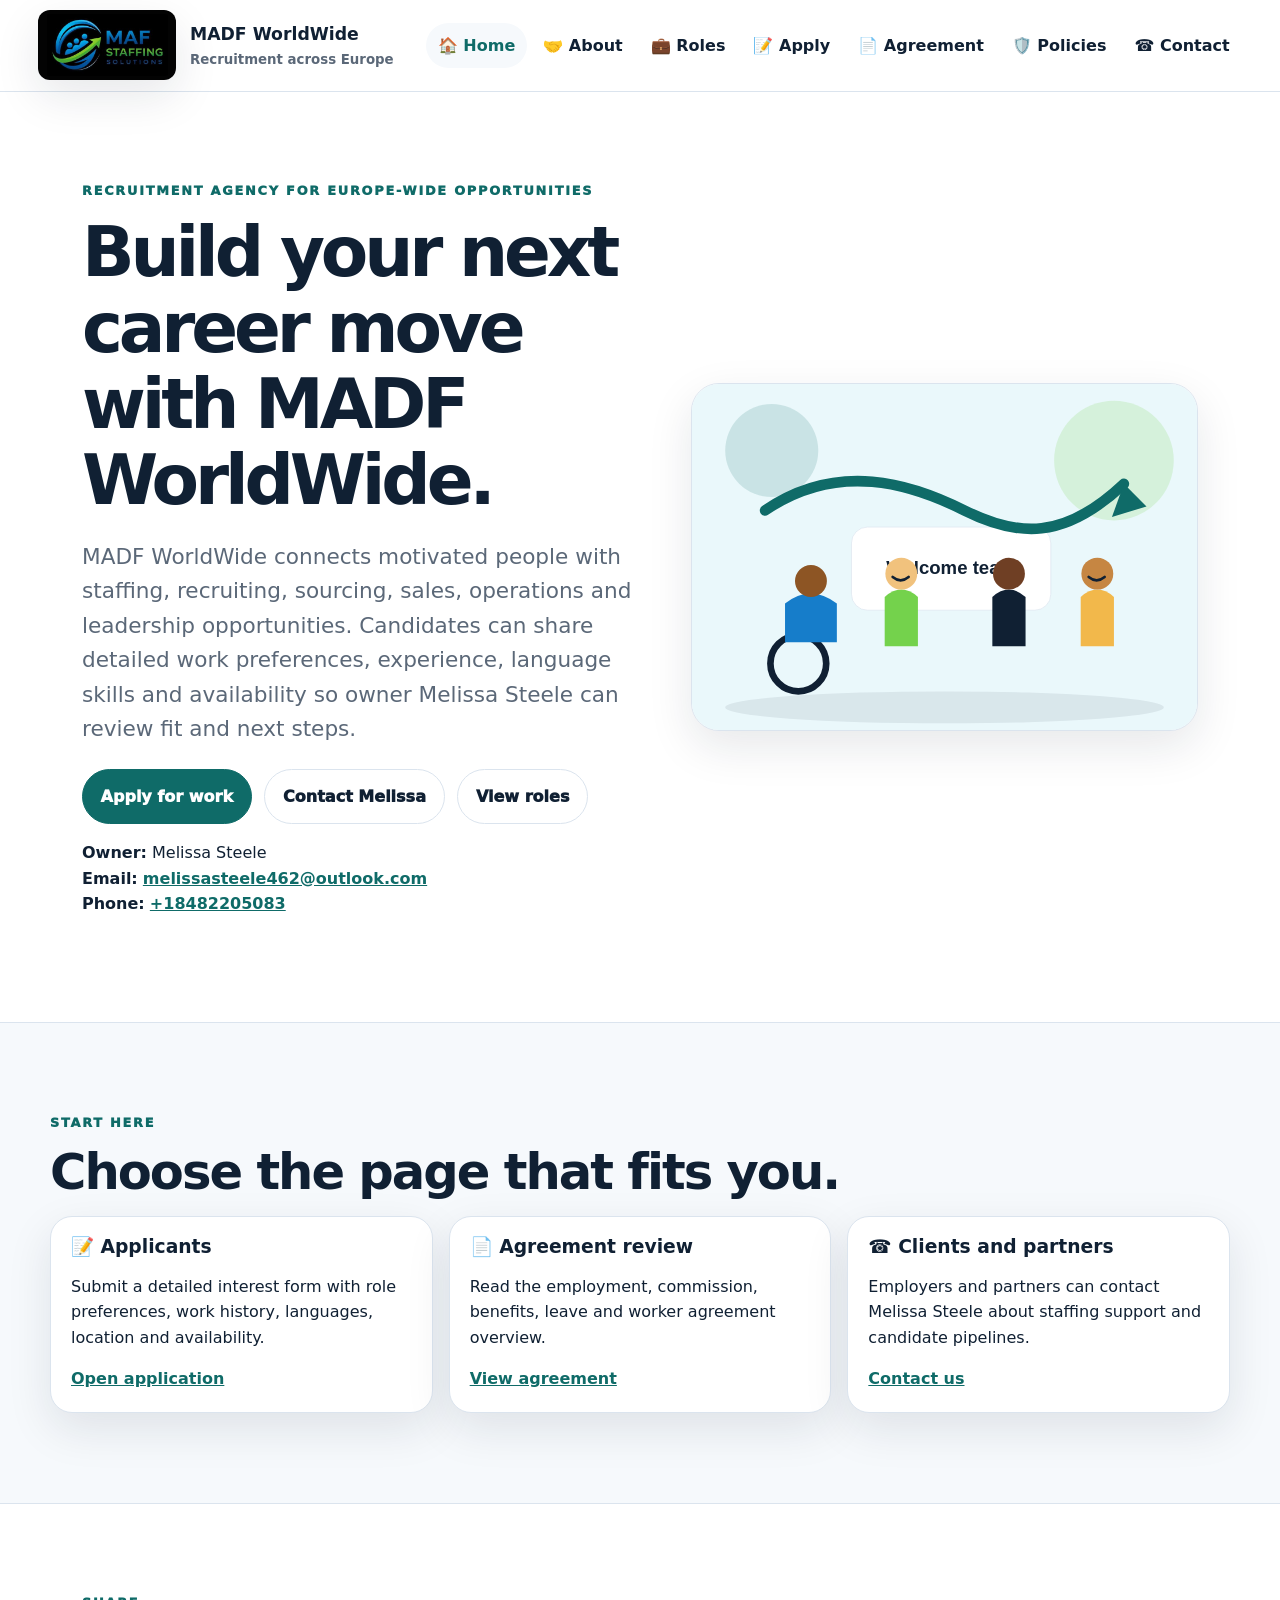
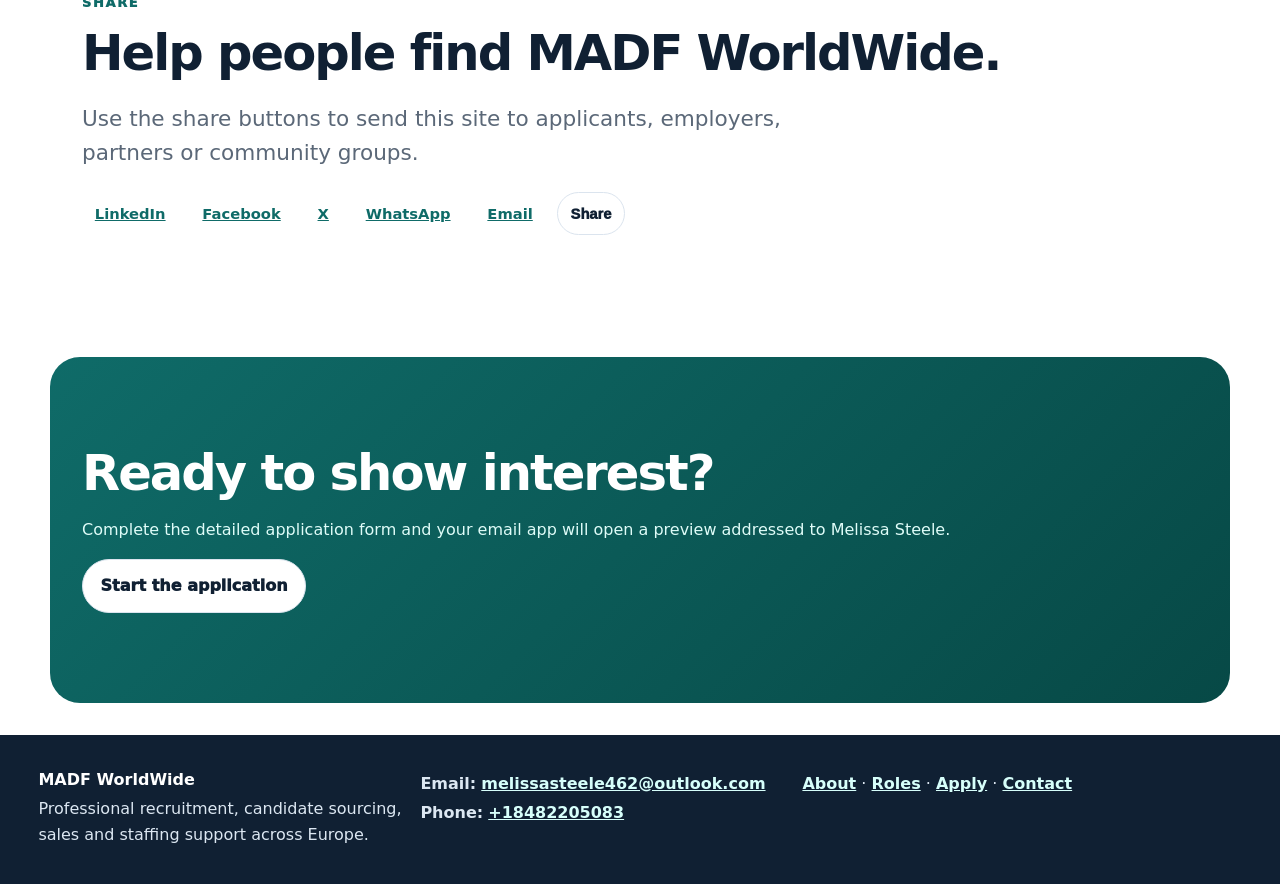
==== commit 472026cb: "Add logo and home team image" ====
--- a/index.html
+++ b/index.html
@@ -1,19 +1,8 @@
 <!doctype html>
-<html lang="en">
-<head>
-<meta charset="utf-8"><meta name="viewport" content="width=device-width,initial-scale=1">
-<title>MADF WorldWide | Recruitment across Europe</title>
-<meta name="description" content="MADF WorldWide recruitment agency owned by Melissa Steele. Recruitment, sourcing, sales and staffing opportunities across Europe.">
-<link rel="stylesheet" href="style.css">
-</head>
-<body>
-<header><a class="brand" href="index.html"><span class="logo">MW</span><span><strong>MADF WorldWide</strong><small>Recruitment across Europe</small></span></a><button class="toggle" aria-expanded="false">☰ Menu</button><nav class="menu"><a class="active" href="index.html">🏠 Home</a><a href="about.html">🤝 About</a><a href="roles.html">💼 Roles</a><a href="apply.html">📝 Apply</a><a href="agreement.html">📄 Agreement</a><a href="policies.html">🛡️ Policies</a><a href="contact.html">☎ Contact</a></nav></header>
-<main>
-<section class="hero"><div><p class="eyebrow">Recruitment agency for Europe-wide opportunities</p><h1>Build your next career move with MADF WorldWide.</h1><p class="lead">MADF WorldWide connects motivated people with staffing, recruiting, sourcing, sales, operations and leadership opportunities. Candidates can share detailed work preferences, experience, language skills and availability so owner Melissa Steele can review fit and next steps.</p><div class="btns"><a class="btn primary" href="apply.html">Apply for work</a><a class="btn" href="contact.html">Contact Melissa</a><a class="btn" href="roles.html">View roles</a></div><p><strong>Owner:</strong> Melissa Steele<br><strong>Email:</strong> <a href="mailto:melissasteele462@outlook.com">melissasteele462@outlook.com</a><br><strong>Phone:</strong> <a href="tel:+18482205083">+18482205083</a></p></div><div class="panel"><div class="visual"><i class="person p1"></i><i class="person p2"></i><i class="person p3"></i><span>Community hiring network</span></div><h2>People-first recruitment</h2><p>Detailed forms help MADF WorldWide understand skills, preferred roles, location, remote availability, documentation and readiness to work across Europe.</p></div></section>
-<section class="section soft"><div><p class="eyebrow">Start here</p><h2>Choose the page that fits you.</h2><div class="grid three"><article class="card"><h3>📝 Applicants</h3><p>Submit a detailed interest form with role preferences, work history, languages, location and availability.</p><a href="apply.html">Open application</a></article><article class="card"><h3>📄 Agreement review</h3><p>Read the employment, commission, benefits, leave and worker agreement overview before discussing next steps.</p><a href="agreement.html">View agreement</a></article><article class="card"><h3>☎ Clients and partners</h3><p>Employers and partners can contact Melissa Steele about staffing support, contracts and candidate pipelines.</p><a href="contact.html">Contact us</a></article></div></div></section>
+<html lang="en"><head><meta charset="utf-8"><meta name="viewport" content="width=device-width,initial-scale=1"><title>MADF WorldWide | Recruitment across Europe</title><meta name="description" content="MADF WorldWide recruitment agency owned by Melissa Steele."><link rel="stylesheet" href="style.css"></head><body>
+<header><a class="brand" href="index.html"><img class="site-logo" src="assets/logo.svg" alt="MAF Staffing Solutions logo"><span><strong>MADF WorldWide</strong><small>Recruitment across Europe</small></span></a><button class="toggle" aria-expanded="false">☰ Menu</button><nav class="menu"><a class="active" href="index.html">🏠 Home</a><a href="about.html">🤝 About</a><a href="roles.html">💼 Roles</a><a href="apply.html">📝 Apply</a><a href="agreement.html">📄 Agreement</a><a href="policies.html">🛡️ Policies</a><a href="contact.html">☎ Contact</a></nav></header>
+<main><section class="hero"><div><p class="eyebrow">Recruitment agency for Europe-wide opportunities</p><h1>Build your next career move with MADF WorldWide.</h1><p class="lead">MADF WorldWide connects motivated people with staffing, recruiting, sourcing, sales, operations and leadership opportunities. Candidates can share detailed work preferences, experience, language skills and availability so owner Melissa Steele can review fit and next steps.</p><div class="btns"><a class="btn primary" href="apply.html">Apply for work</a><a class="btn" href="contact.html">Contact Melissa</a><a class="btn" href="roles.html">View roles</a></div><p><strong>Owner:</strong> Melissa Steele<br><strong>Email:</strong> <a href="mailto:melissasteele462@outlook.com">melissasteele462@outlook.com</a><br><strong>Phone:</strong> <a href="tel:+18482205083">+18482205083</a></p></div><img class="hero-art" src="assets/home-team.svg" alt="Happy inclusive team working together"></section>
+<section class="section soft"><div><p class="eyebrow">Start here</p><h2>Choose the page that fits you.</h2><div class="grid three"><article class="card"><h3>📝 Applicants</h3><p>Submit a detailed interest form with role preferences, work history, languages, location and availability.</p><a href="apply.html">Open application</a></article><article class="card"><h3>📄 Agreement review</h3><p>Read the employment, commission, benefits, leave and worker agreement overview.</p><a href="agreement.html">View agreement</a></article><article class="card"><h3>☎ Clients and partners</h3><p>Employers and partners can contact Melissa Steele about staffing support and candidate pipelines.</p><a href="contact.html">Contact us</a></article></div></div></section>
 <section class="section"><p class="eyebrow">Share</p><h2>Help people find MADF WorldWide.</h2><p class="lead">Use the share buttons to send this site to applicants, employers, partners or community groups.</p><div class="share"><a data-share="linkedin" href="#">LinkedIn</a><a data-share="facebook" href="#">Facebook</a><a data-share="x" href="#">X</a><a data-share="whatsapp" href="#">WhatsApp</a><a data-share="email" href="#">Email</a><button type="button" data-native>Share</button></div></section>
-<section class="section cta"><h2>Ready to show interest?</h2><p>Complete the detailed application form and your email app will open a preview addressed to Melissa Steele.</p><a class="btn" href="apply.html">Start the application</a></section>
-</main>
-<footer><div><strong>MADF WorldWide</strong><p>Professional recruitment, candidate sourcing, sales and staffing support across Europe.</p></div><div><p><strong>Owner:</strong> Melissa Steele</p><p><strong>Email:</strong> <a href="mailto:melissasteele462@outlook.com">melissasteele462@outlook.com</a></p><p><strong>Phone:</strong> <a href="tel:+18482205083">+18482205083</a></p></div><div><p><strong>Website pages</strong></p><p><a href="about.html">About</a> · <a href="roles.html">Roles</a> · <a href="apply.html">Apply</a> · <a href="agreement.html">Agreement</a> · <a href="policies.html">Policies</a> · <a href="contact.html">Contact</a></p></div></footer>
-<script src="script.js"></script>
-</body></html>
+<section class="section cta"><h2>Ready to show interest?</h2><p>Complete the detailed application form and your email app will open a preview addressed to Melissa Steele.</p><a class="btn" href="apply.html">Start the application</a></section></main>
+<footer><div><strong>MADF WorldWide</strong><p>Professional recruitment, candidate sourcing, sales and staffing support across Europe.</p></div><div><p><strong>Email:</strong> <a href="mailto:melissasteele462@outlook.com">melissasteele462@outlook.com</a></p><p><strong>Phone:</strong> <a href="tel:+18482205083">+18482205083</a></p></div><div><p><a href="about.html">About</a> · <a href="roles.html">Roles</a> · <a href="apply.html">Apply</a> · <a href="contact.html">Contact</a></p></div></footer><script src="script.js"></script></body></html>
--- a/style.css
+++ b/style.css
@@ -1 +1 @@
-:root{--ink:#102033;--muted:#5b6878;--line:#dbe4ee;--soft:#f6f9fc;--brand:#0f6b68;--brand2:#074946;--gold:#f2b84b;--shadow:0 16px 45px rgba(16,32,51,.1);--r:22px}*{box-sizing:border-box}html{scroll-behavior:smooth}body{margin:0;font-family:Inter,system-ui,-apple-system,Segoe UI,Arial,sans-serif;color:var(--ink);background:#fff;line-height:1.6}a{color:var(--brand);font-weight:800}header{position:sticky;top:0;z-index:50;background:rgba(255,255,255,.95);backdrop-filter:blur(10px);border-bottom:1px solid var(--line);display:flex;align-items:center;justify-content:space-between;gap:1rem;padding:.8rem clamp(1rem,3vw,2.4rem)}.brand{display:flex;align-items:center;gap:.75rem;text-decoration:none;color:var(--ink)}.logo{width:46px;height:46px;border-radius:15px;background:linear-gradient(135deg,var(--brand),#24a39d);color:white;display:grid;place-items:center;font-weight:1000;box-shadow:var(--shadow)}.brand small{display:block;color:var(--muted);font-weight:700}.menu{display:flex;gap:.25rem;flex-wrap:wrap}.menu a{color:var(--ink);text-decoration:none;border-radius:999px;padding:.62rem .75rem}.menu a:hover,.menu a.active{background:var(--soft);color:var(--brand)}.toggle{display:none;border:1px solid var(--line);background:#fff;border-radius:999px;padding:.7rem 1rem;font-weight:900}.hero,.section{max-width:1180px;margin:auto;padding:clamp(3rem,7vw,6rem) clamp(1rem,3vw,2rem)}.hero{display:grid;grid-template-columns:1.1fr .9fr;gap:3rem;align-items:center;min-height:72vh}.eyebrow{margin:0 0 .75rem;color:var(--brand);text-transform:uppercase;letter-spacing:.14em;font-size:.8rem;font-weight:1000}h1,h2,h3{line-height:1.1;margin:0 0 1rem}h1{font-size:clamp(2.5rem,6vw,5.4rem);letter-spacing:-.06em}h2{font-size:clamp(1.8rem,4vw,3.1rem);letter-spacing:-.04em}.lead{font-size:clamp(1.1rem,2vw,1.35rem);color:var(--muted);max-width:780px}.btns{display:flex;flex-wrap:wrap;gap:.8rem;margin-top:1.4rem}.btn,button{display:inline-flex;align-items:center;justify-content:center;border:1px solid var(--line);border-radius:999px;background:#fff;color:var(--ink);padding:.85rem 1.1rem;text-decoration:none;font-weight:1000;cursor:pointer}.btn.primary,button.primary{background:var(--brand);border-color:var(--brand);color:#fff}.btn:hover,button:hover{transform:translateY(-1px)}.panel,.card,.notice,fieldset{background:#fff;border:1px solid var(--line);border-radius:var(--r);box-shadow:var(--shadow)}.panel,.card{padding:1.25rem}.visual{height:360px;border-radius:20px;background:radial-gradient(circle at 20% 20%,#d9f3ef,transparent 30%),radial-gradient(circle at 80% 15%,#fff0cc,transparent 25%),linear-gradient(135deg,#fff,#f6f9fc);position:relative;overflow:hidden;border:1px solid var(--line)}.person{position:absolute;width:120px;height:170px;border-radius:70px 70px 25px 25px;background:var(--ink);bottom:55px}.p1{left:90px}.p2{left:220px;background:var(--brand);height:195px}.p3{left:360px}.person:before{content:"";position:absolute;width:80px;height:80px;border-radius:50%;background:var(--brand);top:-45px;left:20px}.p2:before{background:var(--ink)}.visual span{position:absolute;left:50%;bottom:22px;transform:translateX(-50%);font-weight:1000;font-size:1.4rem}.soft{max-width:none;background:var(--soft);border-block:1px solid var(--line)}.soft>*{max-width:1180px;margin-left:auto;margin-right:auto}.grid{display:grid;gap:1rem}.two{grid-template-columns:repeat(2,1fr)}.three{grid-template-columns:repeat(3,1fr)}.rolechips,.share,.mini{display:flex;flex-wrap:wrap;gap:.7rem}.rolechips a,.mini a{background:#fff;border:1px solid var(--line);border-radius:999px;padding:.75rem 1rem;text-decoration:none;color:var(--ink)}.mini{position:sticky;top:75px;background:rgba(255,255,255,.96);border:1px solid var(--line);border-radius:999px;padding:.55rem;margin:0 auto 1.4rem;z-index:20;box-shadow:var(--shadow)}.notice{padding:1rem 1.2rem;background:#fffdf5;border-color:#f2d58a;color:#4a3a14;margin:1rem 0}.cta{background:linear-gradient(135deg,var(--brand),var(--brand2));color:white;border-radius:30px;margin-top:2rem;margin-bottom:2rem}.cta p{color:#dffcf8}form{display:grid;gap:1rem}fieldset{padding:1.1rem}legend{font-size:1.15rem;font-weight:1000;padding:0 .4rem}.fg{display:grid;grid-template-columns:repeat(2,1fr);gap:1rem}label{display:grid;gap:.32rem;font-weight:800}input,select,textarea{width:100%;padding:.82rem 1rem;border:1px solid var(--line);border-radius:14px;background:#fbfdff;font:inherit}.checks{display:grid;grid-template-columns:repeat(2,1fr);gap:.65rem}.checks label,.check{display:flex;gap:.55rem;align-items:flex-start;background:var(--soft);border:1px solid var(--line);border-radius:14px;padding:.7rem}.checks input,.check input{width:auto;margin-top:.3rem}output{display:none;white-space:pre-wrap;background:var(--soft);border:1px dashed var(--brand);border-radius:18px;padding:1rem}.show{display:block}.agreement{max-height:720px;overflow:auto;padding:1.25rem}.agreement h3{margin-top:2rem}.share a,.share button{font-size:.92rem;padding:.6rem .8rem}.page-title{background:linear-gradient(180deg,#fff,var(--soft));border-bottom:1px solid var(--line)}footer{display:grid;grid-template-columns:1fr 1fr 1.2fr;gap:1rem;padding:2rem clamp(1rem,3vw,2.4rem);background:var(--ink);color:white}footer a{color:#d7fffb}footer p{margin:.25rem 0;color:#dce7f2}@media(max-width:900px){.toggle{display:inline-flex}.menu{display:none;position:absolute;top:72px;left:1rem;right:1rem;background:#fff;border:1px solid var(--line);border-radius:20px;box-shadow:var(--shadow);padding:1rem;flex-direction:column}.menu.open{display:flex}.hero,.two,.three,.fg,.checks,footer{grid-template-columns:1fr}.hero{min-height:auto}.visual{height:300px}.p1{left:35px}.p2{left:135px}.p3{left:240px}.mini{position:static;border-radius:20px}.mini a{width:100%}}@media print{header,footer,.mini,form,.notice,.cta{display:none}.agreement{max-height:none;overflow:visible;box-shadow:none;border:0}.section{padding:0}}
+:root{--ink:#102033;--muted:#5b6878;--line:#dbe4ee;--soft:#f6f9fc;--brand:#0f6b68;--brand2:#074946;--gold:#f2b84b;--shadow:0 16px 45px rgba(16,32,51,.1);--r:22px}*{box-sizing:border-box}html{scroll-behavior:smooth}body{margin:0;font-family:Inter,system-ui,-apple-system,Segoe UI,Arial,sans-serif;color:var(--ink);background:#fff;line-height:1.6}a{color:var(--brand);font-weight:800}header{position:sticky;top:0;z-index:50;background:rgba(255,255,255,.96);backdrop-filter:blur(10px);border-bottom:1px solid var(--line);display:flex;align-items:center;justify-content:space-between;gap:1rem;padding:.65rem clamp(1rem,3vw,2.4rem)}.brand{display:flex;align-items:center;gap:.85rem;text-decoration:none;color:var(--ink);min-width:max-content}.site-logo{width:138px;height:70px;object-fit:contain;border-radius:12px;background:#030303;padding:.25rem;box-shadow:var(--shadow)}.brand strong{font-size:1.08rem}.brand small{display:block;color:var(--muted);font-weight:700}.logo{display:none}.menu{display:flex;gap:.25rem;flex-wrap:wrap}.menu a{color:var(--ink);text-decoration:none;border-radius:999px;padding:.62rem .75rem}.menu a:hover,.menu a.active{background:var(--soft);color:var(--brand)}.toggle{display:none;border:1px solid var(--line);background:#fff;border-radius:999px;padding:.7rem 1rem;font-weight:900}.hero,.section{max-width:1180px;margin:auto;padding:clamp(3rem,7vw,6rem) clamp(1rem,3vw,2rem)}.hero{display:grid;grid-template-columns:1.05fr .95fr;gap:3rem;align-items:center;min-height:72vh}.page-title{display:grid;grid-template-columns:1.05fr .95fr;gap:2rem;align-items:center;background:linear-gradient(180deg,#fff,var(--soft));border-bottom:1px solid var(--line);max-width:none}.page-title>.copy,.page-title>div:first-child{max-width:760px;justify-self:end}.page-art,.hero-art{width:100%;max-width:560px;border-radius:28px;border:1px solid var(--line);box-shadow:var(--shadow);background:#fff}.eyebrow{margin:0 0 .75rem;color:var(--brand);text-transform:uppercase;letter-spacing:.14em;font-size:.8rem;font-weight:1000}h1,h2,h3{line-height:1.1;margin:0 0 1rem}h1{font-size:clamp(2.4rem,5.4vw,5rem);letter-spacing:-.06em}h2{font-size:clamp(1.8rem,4vw,3.1rem);letter-spacing:-.04em}.lead{font-size:clamp(1.08rem,2vw,1.35rem);color:var(--muted);max-width:780px}.btns{display:flex;flex-wrap:wrap;gap:.8rem;margin-top:1.4rem}.btn,button{display:inline-flex;align-items:center;justify-content:center;border:1px solid var(--line);border-radius:999px;background:#fff;color:var(--ink);padding:.85rem 1.1rem;text-decoration:none;font-weight:1000;cursor:pointer}.btn.primary,button.primary{background:var(--brand);border-color:var(--brand);color:#fff}.btn:hover,button:hover{transform:translateY(-1px)}.panel,.card,.notice,fieldset{background:#fff;border:1px solid var(--line);border-radius:var(--r);box-shadow:var(--shadow)}.panel,.card{padding:1.25rem}.soft{max-width:none;background:var(--soft);border-block:1px solid var(--line)}.soft>*{max-width:1180px;margin-left:auto;margin-right:auto}.grid{display:grid;gap:1rem}.two{grid-template-columns:repeat(2,1fr)}.three{grid-template-columns:repeat(3,1fr)}.rolechips,.share,.mini{display:flex;flex-wrap:wrap;gap:.7rem}.rolechips a,.mini a{background:#fff;border:1px solid var(--line);border-radius:999px;padding:.75rem 1rem;text-decoration:none;color:var(--ink)}.mini{position:sticky;top:94px;background:rgba(255,255,255,.96);border:1px solid var(--line);border-radius:999px;padding:.55rem;margin:0 auto 1.4rem;z-index:20;box-shadow:var(--shadow)}.notice{padding:1rem 1.2rem;background:#fffdf5;border-color:#f2d58a;color:#4a3a14;margin:1rem 0}.cta{background:linear-gradient(135deg,var(--brand),var(--brand2));color:white;border-radius:30px;margin-top:2rem;margin-bottom:2rem}.cta p{color:#dffcf8}form{display:grid;gap:1rem}fieldset{padding:1.1rem}legend{font-size:1.15rem;font-weight:1000;padding:0 .4rem}.fg{display:grid;grid-template-columns:repeat(2,1fr);gap:1rem}label{display:grid;gap:.32rem;font-weight:800}input,select,textarea{width:100%;padding:.82rem 1rem;border:1px solid var(--line);border-radius:14px;background:#fbfdff;font:inherit}.checks{display:grid;grid-template-columns:repeat(2,1fr);gap:.65rem}.checks label,.check{display:flex;gap:.55rem;align-items:flex-start;background:var(--soft);border:1px solid var(--line);border-radius:14px;padding:.7rem}.checks input,.check input{width:auto;margin-top:.3rem}output{display:none;white-space:pre-wrap;background:var(--soft);border:1px dashed var(--brand);border-radius:18px;padding:1rem}.show{display:block}.agreement{max-height:720px;overflow:auto;padding:1.25rem}.agreement h3{margin-top:2rem}.share a,.share button{font-size:.92rem;padding:.6rem .8rem}footer{display:grid;grid-template-columns:1fr 1fr 1.2fr;gap:1rem;padding:2rem clamp(1rem,3vw,2.4rem);background:var(--ink);color:white}footer a{color:#d7fffb}footer p{margin:.25rem 0;color:#dce7f2}@media(max-width:1050px){header{align-items:flex-start}.menu{max-width:650px}.site-logo{width:115px;height:58px}}@media(max-width:900px){.toggle{display:inline-flex;align-self:center}.menu{display:none;position:absolute;top:86px;left:1rem;right:1rem;background:#fff;border:1px solid var(--line);border-radius:20px;box-shadow:var(--shadow);padding:1rem;flex-direction:column}.menu.open{display:flex}.hero,.page-title,.two,.three,.fg,.checks,footer{grid-template-columns:1fr}.hero{min-height:auto}.page-title>.copy,.page-title>div:first-child{justify-self:start}.site-logo{width:92px;height:48px}.brand small{display:none}.mini{position:static;border-radius:20px}.mini a{width:100%}}@media(max-width:520px){.brand strong{font-size:.95rem}.site-logo{width:78px;height:42px}header{padding:.5rem .8rem}.menu{top:72px}}@media print{header,footer,.mini,form,.notice,.cta{display:none}.agreement{max-height:none;overflow:visible;box-shadow:none;border:0}.section{padding:0}}
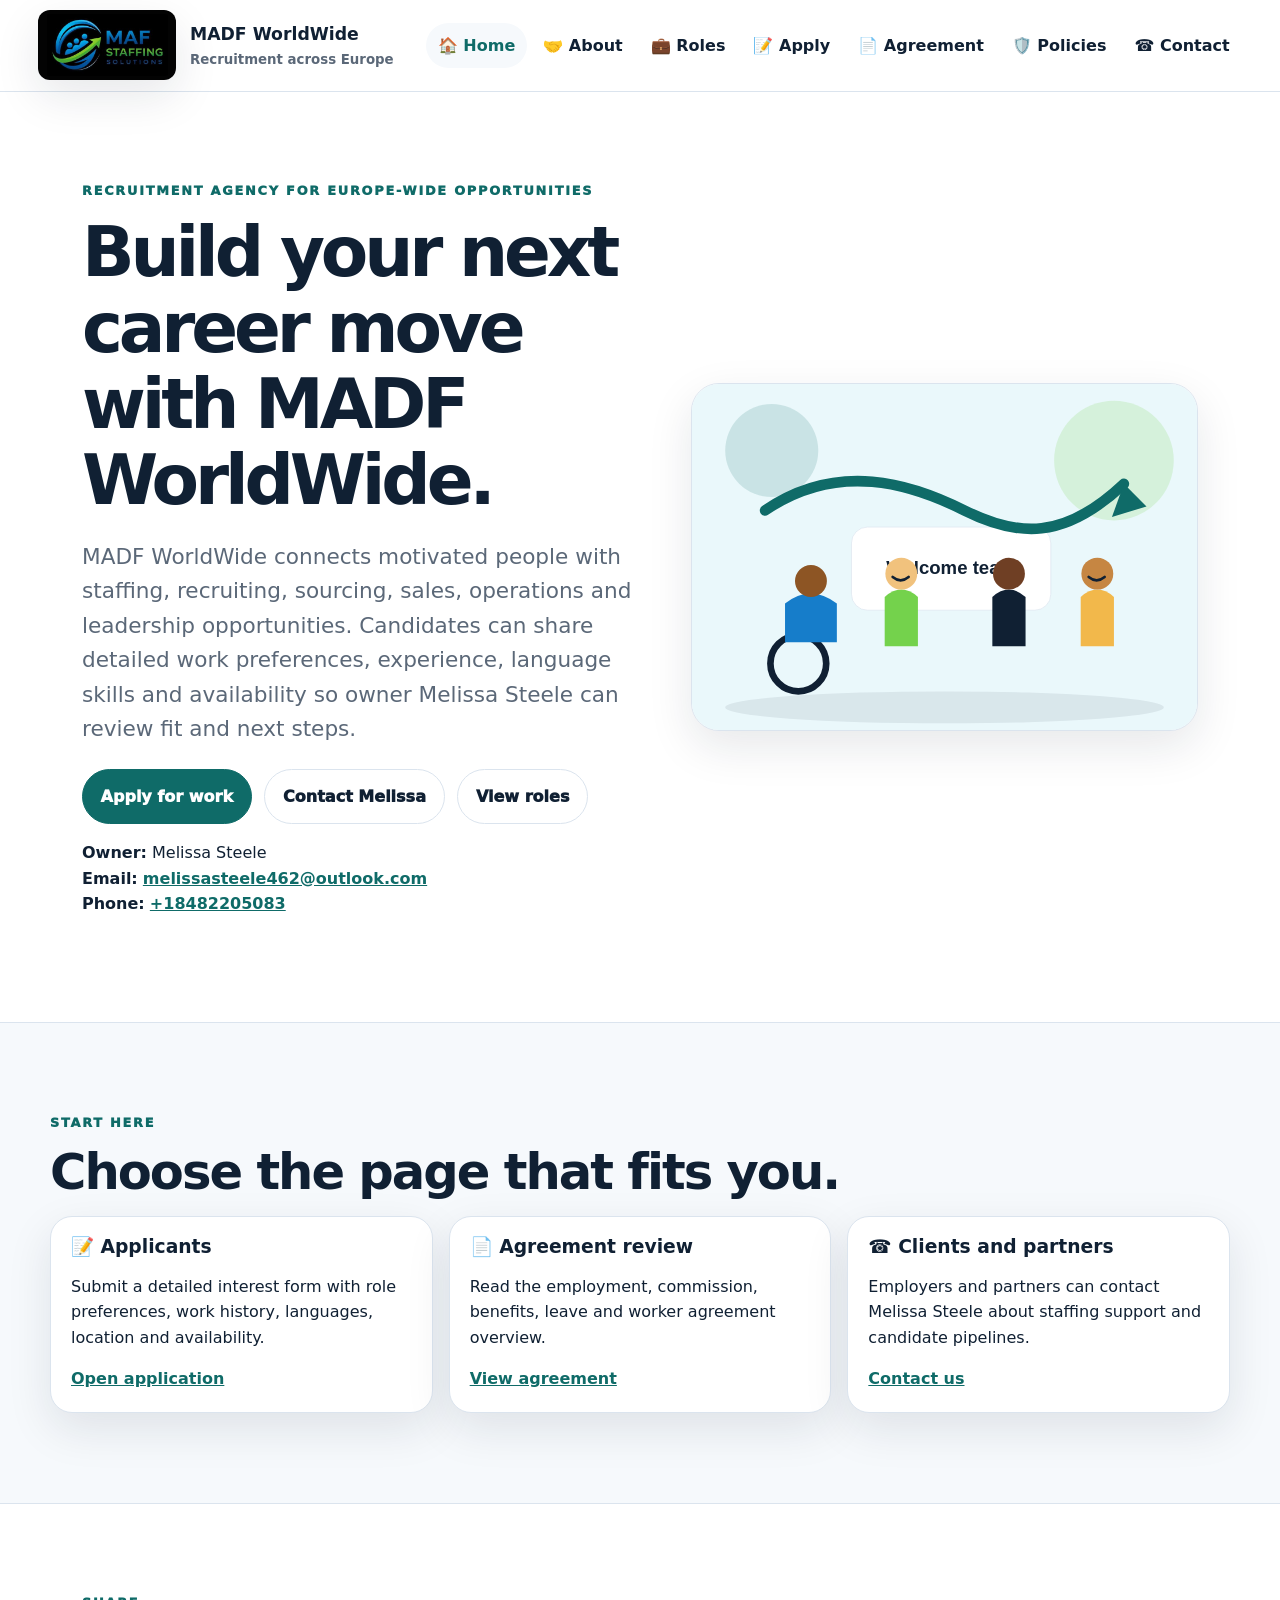
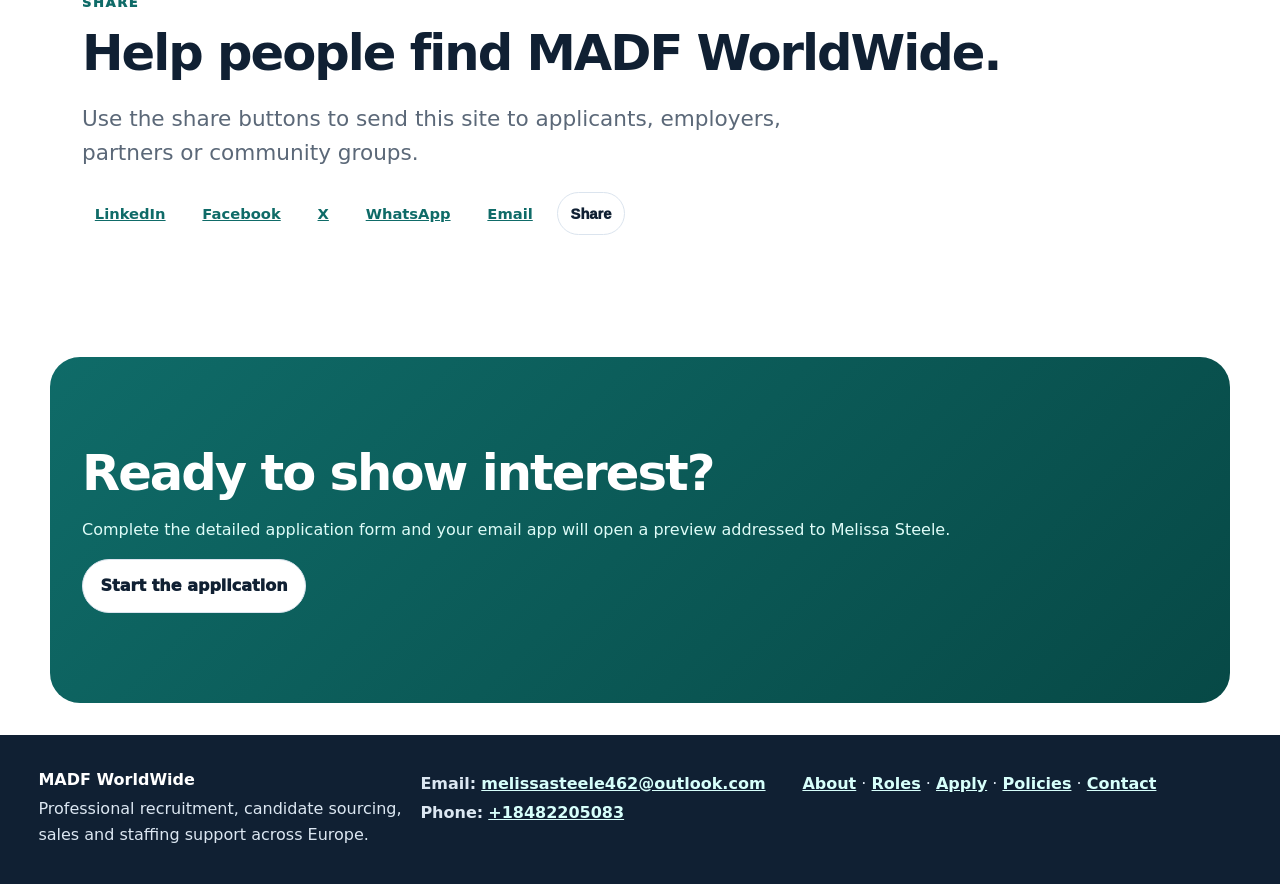
==== commit 51bcea0f: "Point home navigation to replacement policies page" ====
--- a/index.html
+++ b/index.html
@@ -1,8 +1,8 @@
 <!doctype html>
 <html lang="en"><head><meta charset="utf-8"><meta name="viewport" content="width=device-width,initial-scale=1"><title>MADF WorldWide | Recruitment across Europe</title><meta name="description" content="MADF WorldWide recruitment agency owned by Melissa Steele."><link rel="stylesheet" href="style.css"></head><body>
-<header><a class="brand" href="index.html"><img class="site-logo" src="assets/logo.svg" alt="MAF Staffing Solutions logo"><span><strong>MADF WorldWide</strong><small>Recruitment across Europe</small></span></a><button class="toggle" aria-expanded="false">☰ Menu</button><nav class="menu"><a class="active" href="index.html">🏠 Home</a><a href="about.html">🤝 About</a><a href="roles.html">💼 Roles</a><a href="apply.html">📝 Apply</a><a href="agreement.html">📄 Agreement</a><a href="policies.html">🛡️ Policies</a><a href="contact.html">☎ Contact</a></nav></header>
+<header><a class="brand" href="index.html"><img class="site-logo" src="assets/logo.svg" alt="MAF Staffing Solutions logo"><span><strong>MADF WorldWide</strong><small>Recruitment across Europe</small></span></a><button class="toggle" aria-expanded="false">☰ Menu</button><nav class="menu"><a class="active" href="index.html">🏠 Home</a><a href="about.html">🤝 About</a><a href="roles.html">💼 Roles</a><a href="apply.html">📝 Apply</a><a href="agreement.html">📄 Agreement</a><a href="notices.html">🛡️ Policies</a><a href="contact.html">☎ Contact</a></nav></header>
 <main><section class="hero"><div><p class="eyebrow">Recruitment agency for Europe-wide opportunities</p><h1>Build your next career move with MADF WorldWide.</h1><p class="lead">MADF WorldWide connects motivated people with staffing, recruiting, sourcing, sales, operations and leadership opportunities. Candidates can share detailed work preferences, experience, language skills and availability so owner Melissa Steele can review fit and next steps.</p><div class="btns"><a class="btn primary" href="apply.html">Apply for work</a><a class="btn" href="contact.html">Contact Melissa</a><a class="btn" href="roles.html">View roles</a></div><p><strong>Owner:</strong> Melissa Steele<br><strong>Email:</strong> <a href="mailto:melissasteele462@outlook.com">melissasteele462@outlook.com</a><br><strong>Phone:</strong> <a href="tel:+18482205083">+18482205083</a></p></div><img class="hero-art" src="assets/home-team.svg" alt="Happy inclusive team working together"></section>
 <section class="section soft"><div><p class="eyebrow">Start here</p><h2>Choose the page that fits you.</h2><div class="grid three"><article class="card"><h3>📝 Applicants</h3><p>Submit a detailed interest form with role preferences, work history, languages, location and availability.</p><a href="apply.html">Open application</a></article><article class="card"><h3>📄 Agreement review</h3><p>Read the employment, commission, benefits, leave and worker agreement overview.</p><a href="agreement.html">View agreement</a></article><article class="card"><h3>☎ Clients and partners</h3><p>Employers and partners can contact Melissa Steele about staffing support and candidate pipelines.</p><a href="contact.html">Contact us</a></article></div></div></section>
 <section class="section"><p class="eyebrow">Share</p><h2>Help people find MADF WorldWide.</h2><p class="lead">Use the share buttons to send this site to applicants, employers, partners or community groups.</p><div class="share"><a data-share="linkedin" href="#">LinkedIn</a><a data-share="facebook" href="#">Facebook</a><a data-share="x" href="#">X</a><a data-share="whatsapp" href="#">WhatsApp</a><a data-share="email" href="#">Email</a><button type="button" data-native>Share</button></div></section>
 <section class="section cta"><h2>Ready to show interest?</h2><p>Complete the detailed application form and your email app will open a preview addressed to Melissa Steele.</p><a class="btn" href="apply.html">Start the application</a></section></main>
-<footer><div><strong>MADF WorldWide</strong><p>Professional recruitment, candidate sourcing, sales and staffing support across Europe.</p></div><div><p><strong>Email:</strong> <a href="mailto:melissasteele462@outlook.com">melissasteele462@outlook.com</a></p><p><strong>Phone:</strong> <a href="tel:+18482205083">+18482205083</a></p></div><div><p><a href="about.html">About</a> · <a href="roles.html">Roles</a> · <a href="apply.html">Apply</a> · <a href="contact.html">Contact</a></p></div></footer><script src="script.js"></script></body></html>+<footer><div><strong>MADF WorldWide</strong><p>Professional recruitment, candidate sourcing, sales and staffing support across Europe.</p></div><div><p><strong>Email:</strong> <a href="mailto:melissasteele462@outlook.com">melissasteele462@outlook.com</a></p><p><strong>Phone:</strong> <a href="tel:+18482205083">+18482205083</a></p></div><div><p><a href="about.html">About</a> · <a href="roles.html">Roles</a> · <a href="apply.html">Apply</a> · <a href="notices.html">Policies</a> · <a href="contact.html">Contact</a></p></div></footer><script src="script.js"></script></body></html>
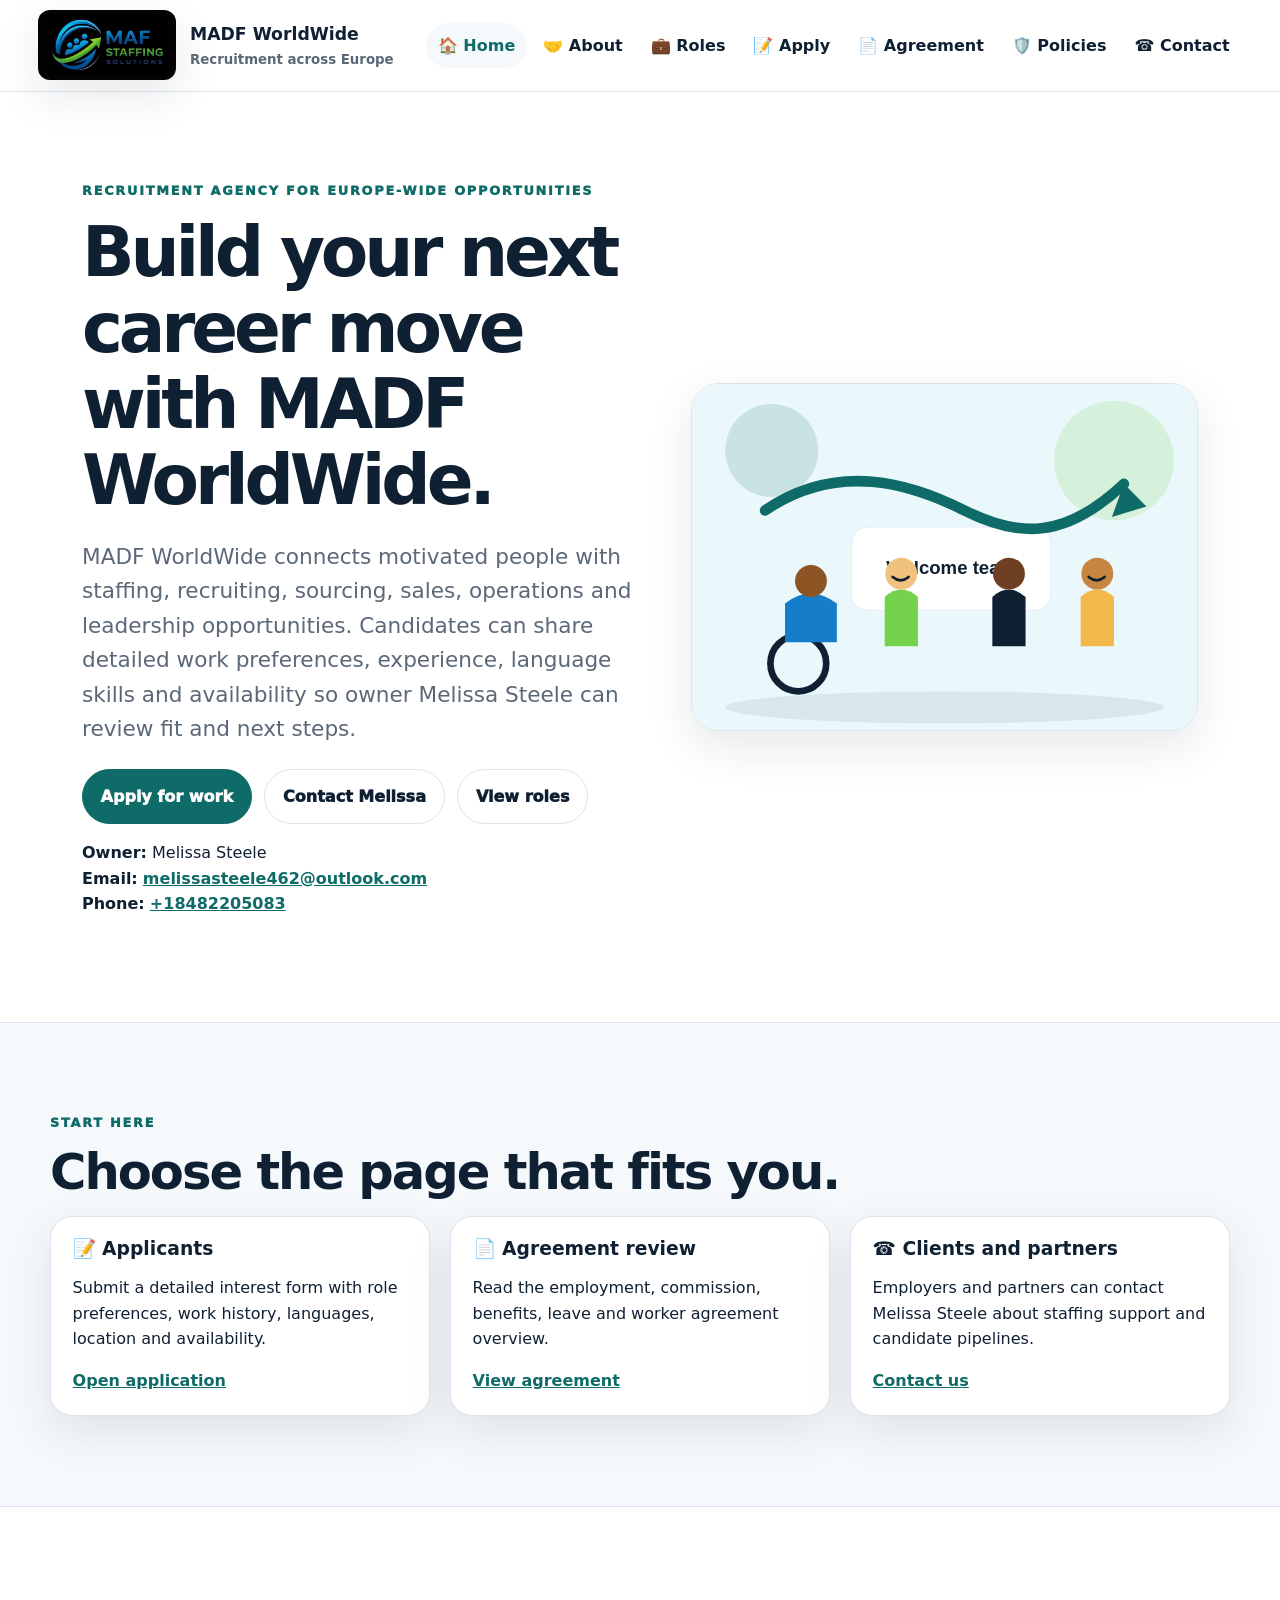
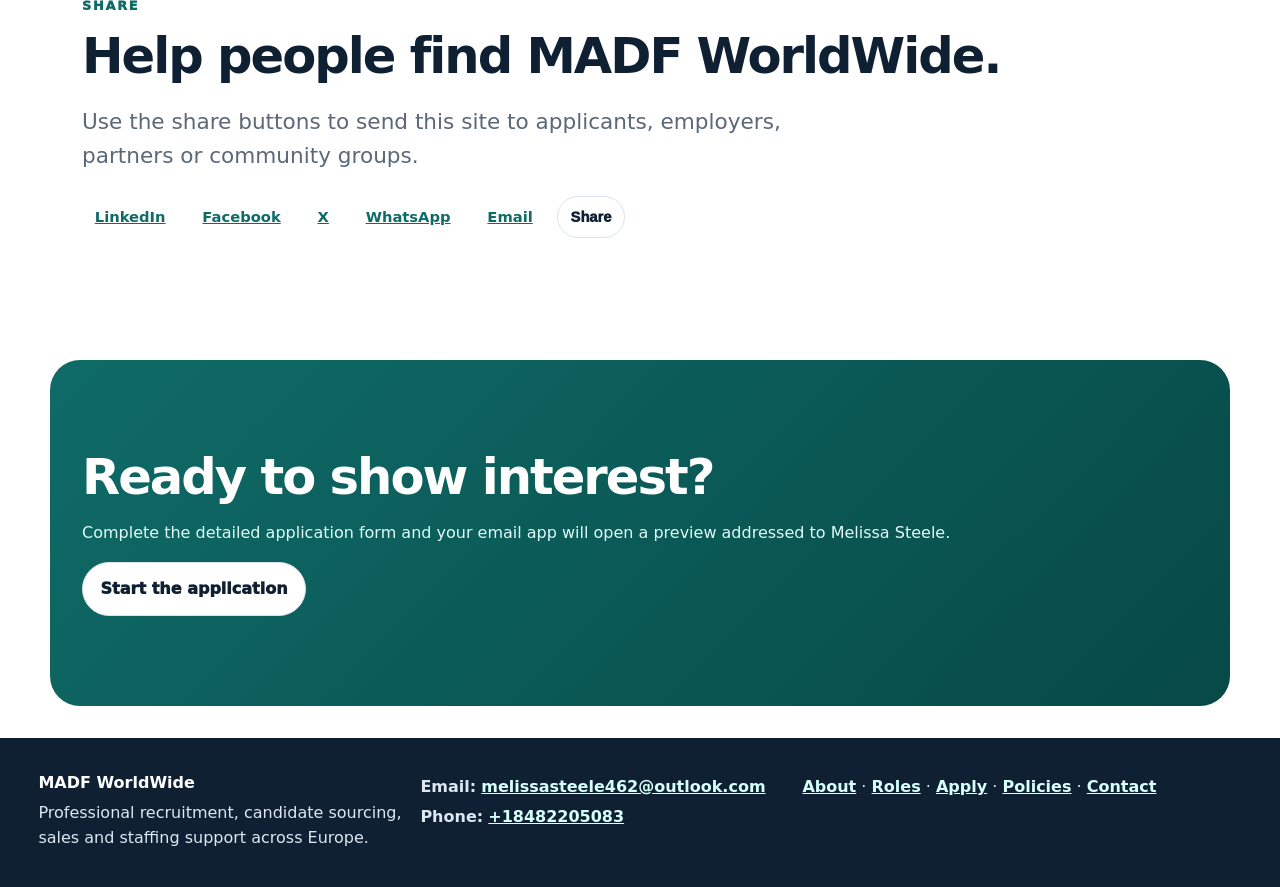
==== commit 5331a196: "Promote clean form assets through homepage" ====
--- a/index.html
+++ b/index.html
@@ -1,8 +1,8 @@
 <!doctype html>
-<html lang="en"><head><meta charset="utf-8"><meta name="viewport" content="width=device-width,initial-scale=1"><title>MADF WorldWide | Recruitment across Europe</title><meta name="description" content="MADF WorldWide recruitment agency owned by Melissa Steele."><link rel="stylesheet" href="style.css"></head><body>
+<html lang="en"><head><meta charset="utf-8"><meta name="viewport" content="width=device-width,initial-scale=1"><title>MADF WorldWide | Recruitment across Europe</title><meta name="description" content="MADF WorldWide recruitment agency owned by Melissa Steele."><link rel="icon" type="image/svg+xml" href="assets/favicon.svg"><link rel="apple-touch-icon" href="assets/favicon.svg"><meta property="og:title" content="MADF WorldWide"><meta property="og:description" content="Recruitment, staffing, sourcing and employment opportunities across Europe."><meta property="og:image" content="https://madf-worldwide.github.io/MADF-Staffing-Solutions/assets/logo.svg"><meta property="og:type" content="website"><meta name="twitter:card" content="summary_large_image"><meta name="twitter:image" content="https://madf-worldwide.github.io/MADF-Staffing-Solutions/assets/logo.svg"><link rel="stylesheet" href="style.css?v=clean-forms-2"></head><body>
 <header><a class="brand" href="index.html"><img class="site-logo" src="assets/logo.svg" alt="MAF Staffing Solutions logo"><span><strong>MADF WorldWide</strong><small>Recruitment across Europe</small></span></a><button class="toggle" aria-expanded="false">☰ Menu</button><nav class="menu"><a class="active" href="index.html">🏠 Home</a><a href="about.html">🤝 About</a><a href="roles.html">💼 Roles</a><a href="apply.html">📝 Apply</a><a href="agreement.html">📄 Agreement</a><a href="notices.html">🛡️ Policies</a><a href="contact.html">☎ Contact</a></nav></header>
 <main><section class="hero"><div><p class="eyebrow">Recruitment agency for Europe-wide opportunities</p><h1>Build your next career move with MADF WorldWide.</h1><p class="lead">MADF WorldWide connects motivated people with staffing, recruiting, sourcing, sales, operations and leadership opportunities. Candidates can share detailed work preferences, experience, language skills and availability so owner Melissa Steele can review fit and next steps.</p><div class="btns"><a class="btn primary" href="apply.html">Apply for work</a><a class="btn" href="contact.html">Contact Melissa</a><a class="btn" href="roles.html">View roles</a></div><p><strong>Owner:</strong> Melissa Steele<br><strong>Email:</strong> <a href="mailto:melissasteele462@outlook.com">melissasteele462@outlook.com</a><br><strong>Phone:</strong> <a href="tel:+18482205083">+18482205083</a></p></div><img class="hero-art" src="assets/home-team.svg" alt="Happy inclusive team working together"></section>
 <section class="section soft"><div><p class="eyebrow">Start here</p><h2>Choose the page that fits you.</h2><div class="grid three"><article class="card"><h3>📝 Applicants</h3><p>Submit a detailed interest form with role preferences, work history, languages, location and availability.</p><a href="apply.html">Open application</a></article><article class="card"><h3>📄 Agreement review</h3><p>Read the employment, commission, benefits, leave and worker agreement overview.</p><a href="agreement.html">View agreement</a></article><article class="card"><h3>☎ Clients and partners</h3><p>Employers and partners can contact Melissa Steele about staffing support and candidate pipelines.</p><a href="contact.html">Contact us</a></article></div></div></section>
 <section class="section"><p class="eyebrow">Share</p><h2>Help people find MADF WorldWide.</h2><p class="lead">Use the share buttons to send this site to applicants, employers, partners or community groups.</p><div class="share"><a data-share="linkedin" href="#">LinkedIn</a><a data-share="facebook" href="#">Facebook</a><a data-share="x" href="#">X</a><a data-share="whatsapp" href="#">WhatsApp</a><a data-share="email" href="#">Email</a><button type="button" data-native>Share</button></div></section>
 <section class="section cta"><h2>Ready to show interest?</h2><p>Complete the detailed application form and your email app will open a preview addressed to Melissa Steele.</p><a class="btn" href="apply.html">Start the application</a></section></main>
-<footer><div><strong>MADF WorldWide</strong><p>Professional recruitment, candidate sourcing, sales and staffing support across Europe.</p></div><div><p><strong>Email:</strong> <a href="mailto:melissasteele462@outlook.com">melissasteele462@outlook.com</a></p><p><strong>Phone:</strong> <a href="tel:+18482205083">+18482205083</a></p></div><div><p><a href="about.html">About</a> · <a href="roles.html">Roles</a> · <a href="apply.html">Apply</a> · <a href="notices.html">Policies</a> · <a href="contact.html">Contact</a></p></div></footer><script src="script.js"></script></body></html>+<footer><div><strong>MADF WorldWide</strong><p>Professional recruitment, candidate sourcing, sales and staffing support across Europe.</p></div><div><p><strong>Email:</strong> <a href="mailto:melissasteele462@outlook.com">melissasteele462@outlook.com</a></p><p><strong>Phone:</strong> <a href="tel:+18482205083">+18482205083</a></p></div><div><p><a href="about.html">About</a> · <a href="roles.html">Roles</a> · <a href="apply.html">Apply</a> · <a href="notices.html">Policies</a> · <a href="contact.html">Contact</a></p></div></footer><script src="script.js?v=clean-forms-2"></script></body></html>
--- a/style.css
+++ b/style.css
@@ -1 +1 @@
-:root{--ink:#102033;--muted:#5b6878;--line:#dbe4ee;--soft:#f6f9fc;--brand:#0f6b68;--brand2:#074946;--gold:#f2b84b;--shadow:0 16px 45px rgba(16,32,51,.1);--r:22px}*{box-sizing:border-box}html{scroll-behavior:smooth}body{margin:0;font-family:Inter,system-ui,-apple-system,Segoe UI,Arial,sans-serif;color:var(--ink);background:#fff;line-height:1.6}a{color:var(--brand);font-weight:800}header{position:sticky;top:0;z-index:50;background:rgba(255,255,255,.96);backdrop-filter:blur(10px);border-bottom:1px solid var(--line);display:flex;align-items:center;justify-content:space-between;gap:1rem;padding:.65rem clamp(1rem,3vw,2.4rem)}.brand{display:flex;align-items:center;gap:.85rem;text-decoration:none;color:var(--ink);min-width:max-content}.site-logo{width:138px;height:70px;object-fit:contain;border-radius:12px;background:#030303;padding:.25rem;box-shadow:var(--shadow)}.brand strong{font-size:1.08rem}.brand small{display:block;color:var(--muted);font-weight:700}.logo{display:none}.menu{display:flex;gap:.25rem;flex-wrap:wrap}.menu a{color:var(--ink);text-decoration:none;border-radius:999px;padding:.62rem .75rem}.menu a:hover,.menu a.active{background:var(--soft);color:var(--brand)}.toggle{display:none;border:1px solid var(--line);background:#fff;border-radius:999px;padding:.7rem 1rem;font-weight:900}.hero,.section{max-width:1180px;margin:auto;padding:clamp(3rem,7vw,6rem) clamp(1rem,3vw,2rem)}.hero{display:grid;grid-template-columns:1.05fr .95fr;gap:3rem;align-items:center;min-height:72vh}.page-title{display:grid;grid-template-columns:1.05fr .95fr;gap:2rem;align-items:center;background:linear-gradient(180deg,#fff,var(--soft));border-bottom:1px solid var(--line);max-width:none}.page-title>.copy,.page-title>div:first-child{max-width:760px;justify-self:end}.page-art,.hero-art{width:100%;max-width:560px;border-radius:28px;border:1px solid var(--line);box-shadow:var(--shadow);background:#fff}.eyebrow{margin:0 0 .75rem;color:var(--brand);text-transform:uppercase;letter-spacing:.14em;font-size:.8rem;font-weight:1000}h1,h2,h3{line-height:1.1;margin:0 0 1rem}h1{font-size:clamp(2.4rem,5.4vw,5rem);letter-spacing:-.06em}h2{font-size:clamp(1.8rem,4vw,3.1rem);letter-spacing:-.04em}.lead{font-size:clamp(1.08rem,2vw,1.35rem);color:var(--muted);max-width:780px}.btns{display:flex;flex-wrap:wrap;gap:.8rem;margin-top:1.4rem}.btn,button{display:inline-flex;align-items:center;justify-content:center;border:1px solid var(--line);border-radius:999px;background:#fff;color:var(--ink);padding:.85rem 1.1rem;text-decoration:none;font-weight:1000;cursor:pointer}.btn.primary,button.primary{background:var(--brand);border-color:var(--brand);color:#fff}.btn:hover,button:hover{transform:translateY(-1px)}.panel,.card,.notice,fieldset{background:#fff;border:1px solid var(--line);border-radius:var(--r);box-shadow:var(--shadow)}.panel,.card{padding:1.25rem}.soft{max-width:none;background:var(--soft);border-block:1px solid var(--line)}.soft>*{max-width:1180px;margin-left:auto;margin-right:auto}.grid{display:grid;gap:1rem}.two{grid-template-columns:repeat(2,1fr)}.three{grid-template-columns:repeat(3,1fr)}.rolechips,.share,.mini{display:flex;flex-wrap:wrap;gap:.7rem}.rolechips a,.mini a{background:#fff;border:1px solid var(--line);border-radius:999px;padding:.75rem 1rem;text-decoration:none;color:var(--ink)}.mini{position:sticky;top:94px;background:rgba(255,255,255,.96);border:1px solid var(--line);border-radius:999px;padding:.55rem;margin:0 auto 1.4rem;z-index:20;box-shadow:var(--shadow)}.notice{padding:1rem 1.2rem;background:#fffdf5;border-color:#f2d58a;color:#4a3a14;margin:1rem 0}.cta{background:linear-gradient(135deg,var(--brand),var(--brand2));color:white;border-radius:30px;margin-top:2rem;margin-bottom:2rem}.cta p{color:#dffcf8}form{display:grid;gap:1rem}fieldset{padding:1.1rem}legend{font-size:1.15rem;font-weight:1000;padding:0 .4rem}.fg{display:grid;grid-template-columns:repeat(2,1fr);gap:1rem}label{display:grid;gap:.32rem;font-weight:800}input,select,textarea{width:100%;padding:.82rem 1rem;border:1px solid var(--line);border-radius:14px;background:#fbfdff;font:inherit}.checks{display:grid;grid-template-columns:repeat(2,1fr);gap:.65rem}.checks label,.check{display:flex;gap:.55rem;align-items:flex-start;background:var(--soft);border:1px solid var(--line);border-radius:14px;padding:.7rem}.checks input,.check input{width:auto;margin-top:.3rem}output{display:none;white-space:pre-wrap;background:var(--soft);border:1px dashed var(--brand);border-radius:18px;padding:1rem}.show{display:block}.agreement{max-height:720px;overflow:auto;padding:1.25rem}.agreement h3{margin-top:2rem}.share a,.share button{font-size:.92rem;padding:.6rem .8rem}footer{display:grid;grid-template-columns:1fr 1fr 1.2fr;gap:1rem;padding:2rem clamp(1rem,3vw,2.4rem);background:var(--ink);color:white}footer a{color:#d7fffb}footer p{margin:.25rem 0;color:#dce7f2}@media(max-width:1050px){header{align-items:flex-start}.menu{max-width:650px}.site-logo{width:115px;height:58px}}@media(max-width:900px){.toggle{display:inline-flex;align-self:center}.menu{display:none;position:absolute;top:86px;left:1rem;right:1rem;background:#fff;border:1px solid var(--line);border-radius:20px;box-shadow:var(--shadow);padding:1rem;flex-direction:column}.menu.open{display:flex}.hero,.page-title,.two,.three,.fg,.checks,footer{grid-template-columns:1fr}.hero{min-height:auto}.page-title>.copy,.page-title>div:first-child{justify-self:start}.site-logo{width:92px;height:48px}.brand small{display:none}.mini{position:static;border-radius:20px}.mini a{width:100%}}@media(max-width:520px){.brand strong{font-size:.95rem}.site-logo{width:78px;height:42px}header{padding:.5rem .8rem}.menu{top:72px}}@media print{header,footer,.mini,form,.notice,.cta{display:none}.agreement{max-height:none;overflow:visible;box-shadow:none;border:0}.section{padding:0}}
+:root{--ink:#102033;--muted:#5b6878;--line:#dbe4ee;--soft:#f6f9fc;--brand:#0f6b68;--brand2:#074946;--gold:#f2b84b;--shadow:0 16px 45px rgba(16,32,51,.1);--r:22px}*{box-sizing:border-box}html{scroll-behavior:smooth}body{margin:0;font-family:Inter,system-ui,-apple-system,Segoe UI,Arial,sans-serif;color:var(--ink);background:#fff;line-height:1.6}a{color:var(--brand);font-weight:800}header{position:sticky;top:0;z-index:50;background:rgba(255,255,255,.96);backdrop-filter:blur(10px);border-bottom:1px solid var(--line);display:flex;align-items:center;justify-content:space-between;gap:1rem;padding:.65rem clamp(1rem,3vw,2.4rem)}.brand{display:flex;align-items:center;gap:.85rem;text-decoration:none;color:var(--ink);min-width:max-content}.site-logo{width:138px;height:70px;object-fit:contain;border-radius:12px;background:#030303;padding:.25rem;box-shadow:var(--shadow)}.brand strong{font-size:1.08rem}.brand small{display:block;color:var(--muted);font-weight:700}.logo{display:none}.menu{display:flex;gap:.25rem;flex-wrap:wrap}.menu a{color:var(--ink);text-decoration:none;border-radius:999px;padding:.62rem .75rem}.menu a:hover,.menu a.active{background:var(--soft);color:var(--brand)}.toggle{display:none;border:1px solid var(--line);background:#fff;border-radius:999px;padding:.7rem 1rem;font-weight:900}.hero,.section{max-width:1180px;margin:auto;padding:clamp(3rem,7vw,6rem) clamp(1rem,3vw,2rem)}.hero{display:grid;grid-template-columns:1.05fr .95fr;gap:3rem;align-items:center;min-height:72vh}.page-title{display:grid;grid-template-columns:1.05fr .95fr;gap:2rem;align-items:center;background:linear-gradient(180deg,#fff,var(--soft));border-bottom:1px solid var(--line);max-width:none}.page-title>.copy,.page-title>div:first-child{max-width:760px;justify-self:end}.page-art,.hero-art{width:100%;max-width:560px;border-radius:28px;border:1px solid var(--line);box-shadow:var(--shadow);background:#fff}.eyebrow{margin:0 0 .75rem;color:var(--brand);text-transform:uppercase;letter-spacing:.14em;font-size:.8rem;font-weight:1000}h1,h2,h3{line-height:1.1;margin:0 0 1rem}h1{font-size:clamp(2.4rem,5.4vw,5rem);letter-spacing:-.06em}h2{font-size:clamp(1.8rem,4vw,3.1rem);letter-spacing:-.04em}.lead{font-size:clamp(1.08rem,2vw,1.35rem);color:var(--muted);max-width:780px}.btns{display:flex;flex-wrap:wrap;gap:.8rem;margin-top:1.4rem}.btn,button{display:inline-flex;align-items:center;justify-content:center;border:1px solid var(--line);border-radius:999px;background:#fff;color:var(--ink);padding:.85rem 1.1rem;text-decoration:none;font-weight:1000;cursor:pointer}.btn.primary,button.primary{background:var(--brand);border-color:var(--brand);color:#fff}.btn:hover,button:hover{transform:translateY(-1px)}.panel,.card,.notice{background:#fff;border:1px solid var(--line);border-radius:var(--r);box-shadow:var(--shadow)}.panel,.card{padding:1.35rem}.card{align-self:start}.soft{max-width:none;background:var(--soft);border-block:1px solid var(--line)}.soft>*{max-width:1180px;margin-left:auto;margin-right:auto}.grid{display:grid;gap:1.25rem;align-items:start}.two{grid-template-columns:repeat(2,minmax(0,1fr))}.three{grid-template-columns:repeat(3,minmax(0,1fr))}.rolechips,.share,.mini{display:flex;flex-wrap:wrap;gap:.7rem}.rolechips a,.mini a{background:#fff;border:1px solid var(--line);border-radius:999px;padding:.75rem 1rem;text-decoration:none;color:var(--ink)}.mini{position:sticky;top:94px;background:rgba(255,255,255,.96);border:1px solid var(--line);border-radius:999px;padding:.55rem;margin:0 auto 1.4rem;z-index:20;box-shadow:var(--shadow)}.notice{padding:1rem 1.2rem;background:#fffdf5;border-color:#f2d58a;color:#4a3a14;margin:1rem 0}.cta{background:linear-gradient(135deg,var(--brand),var(--brand2));color:white;border-radius:30px;margin-top:2rem;margin-bottom:2rem}.cta p{color:#dffcf8}form{display:grid;gap:1rem;align-self:start}.smart fieldset,fieldset{display:block;background:#fff;border:0!important;border-radius:var(--r);box-shadow:var(--shadow);padding:1.55rem!important;margin:0;min-inline-size:0;overflow:hidden}.smart legend,legend{display:block;width:100%;float:none!important;margin:0 0 1.25rem!important;padding:0!important;color:var(--ink);font-size:1.25rem;font-weight:1000;line-height:1.15}.fg{display:grid;grid-template-columns:repeat(2,minmax(0,1fr));gap:1rem}label{display:grid;gap:.32rem;font-weight:800;line-height:1.3}input,select,textarea{width:100%;min-width:0;padding:.9rem 1rem;border:1px solid var(--line);border-radius:14px;background:#fbfdff;font:inherit;color:var(--ink)}textarea{resize:vertical}.checks{display:grid;grid-template-columns:repeat(2,minmax(0,1fr));gap:.65rem}.checks label,.check{display:flex;gap:.55rem;align-items:flex-start;background:var(--soft);border:1px solid var(--line);border-radius:14px;padding:.8rem}.checks input,.check input{width:auto;min-width:auto;margin-top:.25rem}output{display:none;white-space:pre-wrap;background:var(--soft);border:1px dashed var(--brand);border-radius:18px;padding:1rem}.show{display:block}.agreement{max-height:720px;overflow:auto;padding:1.25rem}.agreement h3{margin-top:2rem}.share a,.share button{font-size:.92rem;padding:.6rem .8rem}footer{display:grid;grid-template-columns:1fr 1fr 1.2fr;gap:1rem;padding:2rem clamp(1rem,3vw,2.4rem);background:var(--ink);color:white}footer a{color:#d7fffb}footer p{margin:.25rem 0;color:#dce7f2}@media(max-width:1050px){header{align-items:flex-start}.menu{max-width:650px}.site-logo{width:115px;height:58px}}@media(max-width:900px){.toggle{display:inline-flex;align-self:center}.menu{display:none;position:absolute;top:86px;left:1rem;right:1rem;background:#fff;border:1px solid var(--line);border-radius:20px;box-shadow:var(--shadow);padding:1rem;flex-direction:column}.menu.open{display:flex}.hero,.page-title,.two,.three,.fg,.checks,footer{grid-template-columns:1fr}.hero{min-height:auto}.page-title>.copy,.page-title>div:first-child{justify-self:start}.site-logo{width:92px;height:48px}.brand small{display:none}.mini{position:static;border-radius:20px}.mini a{width:100%}}@media(max-width:520px){.brand strong{font-size:.95rem}.site-logo{width:78px;height:42px}header{padding:.5rem .8rem}.menu{top:72px}.panel,.card,.smart fieldset,fieldset{padding:1rem!important}.btn,button{width:100%}}@media print{header,footer,.mini,form,.notice,.cta{display:none}.agreement{max-height:none;overflow:visible;box-shadow:none;border:0}.section{padding:0}}
